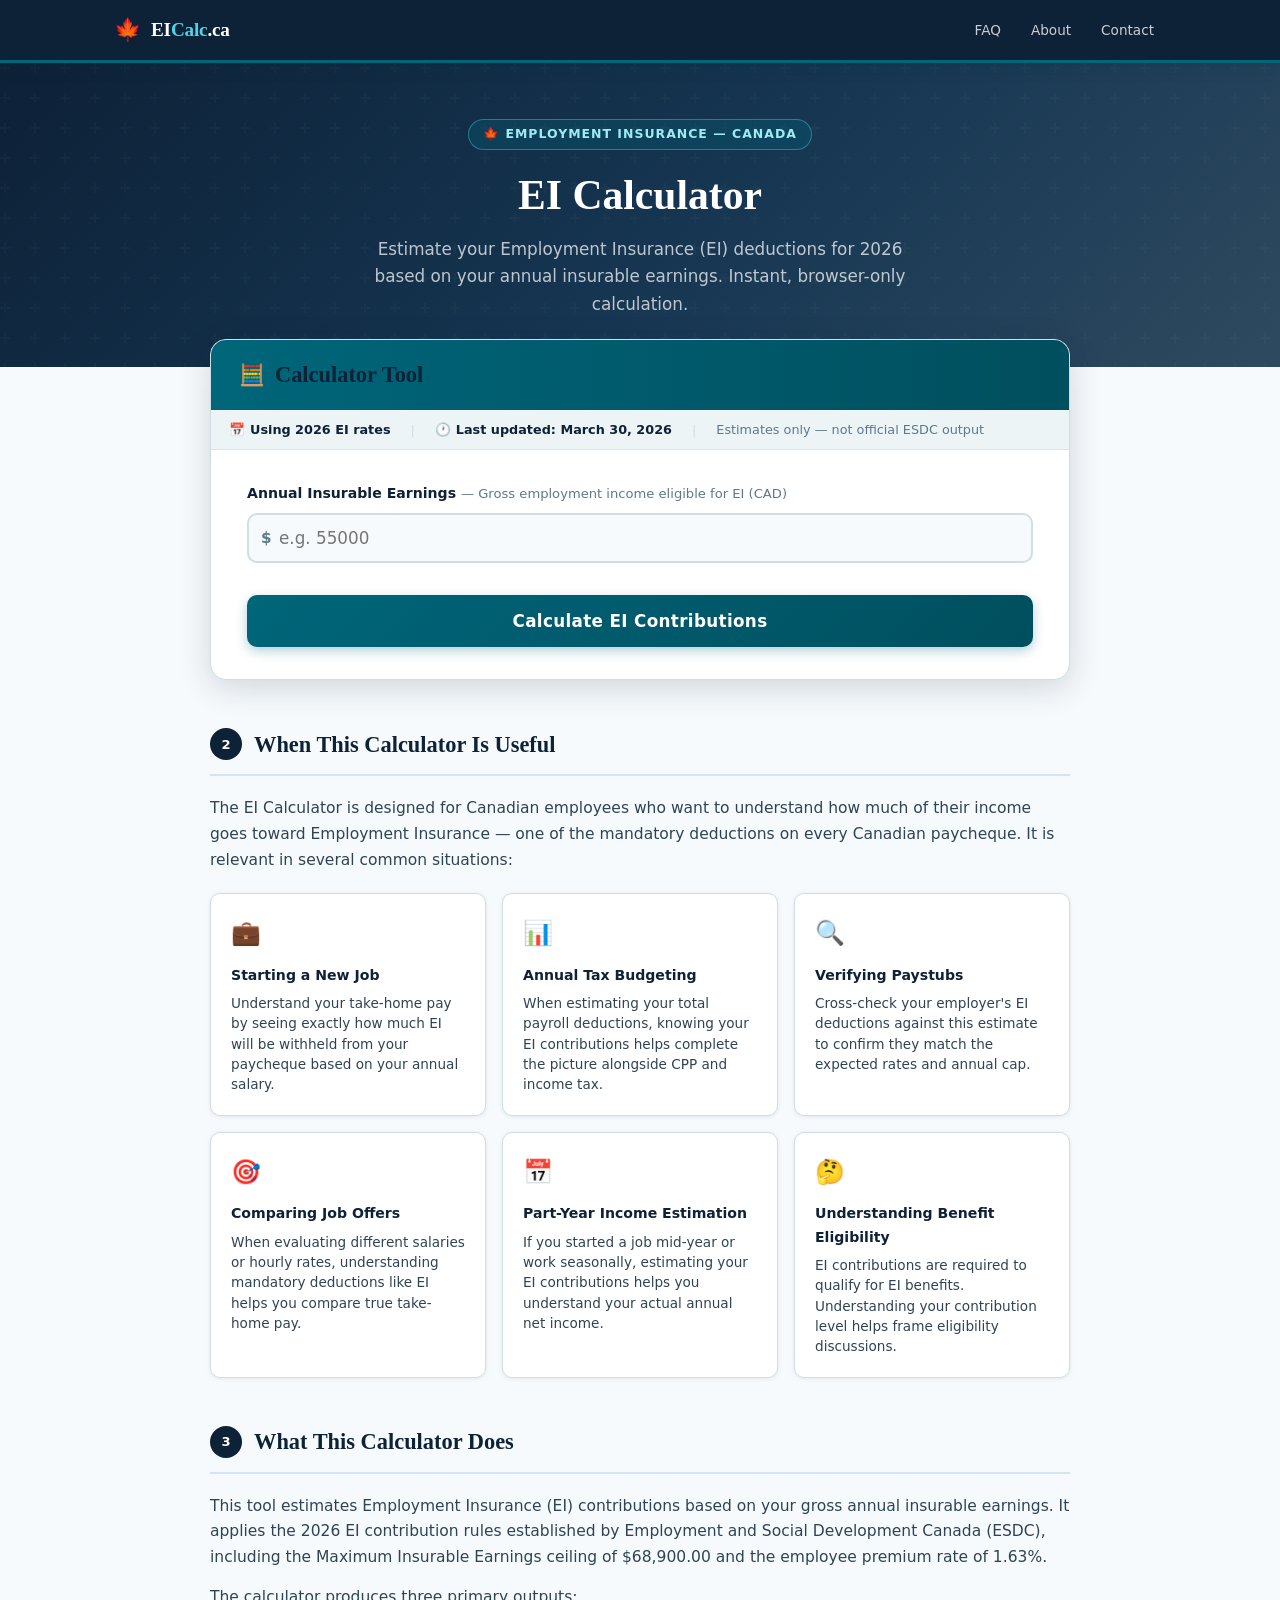
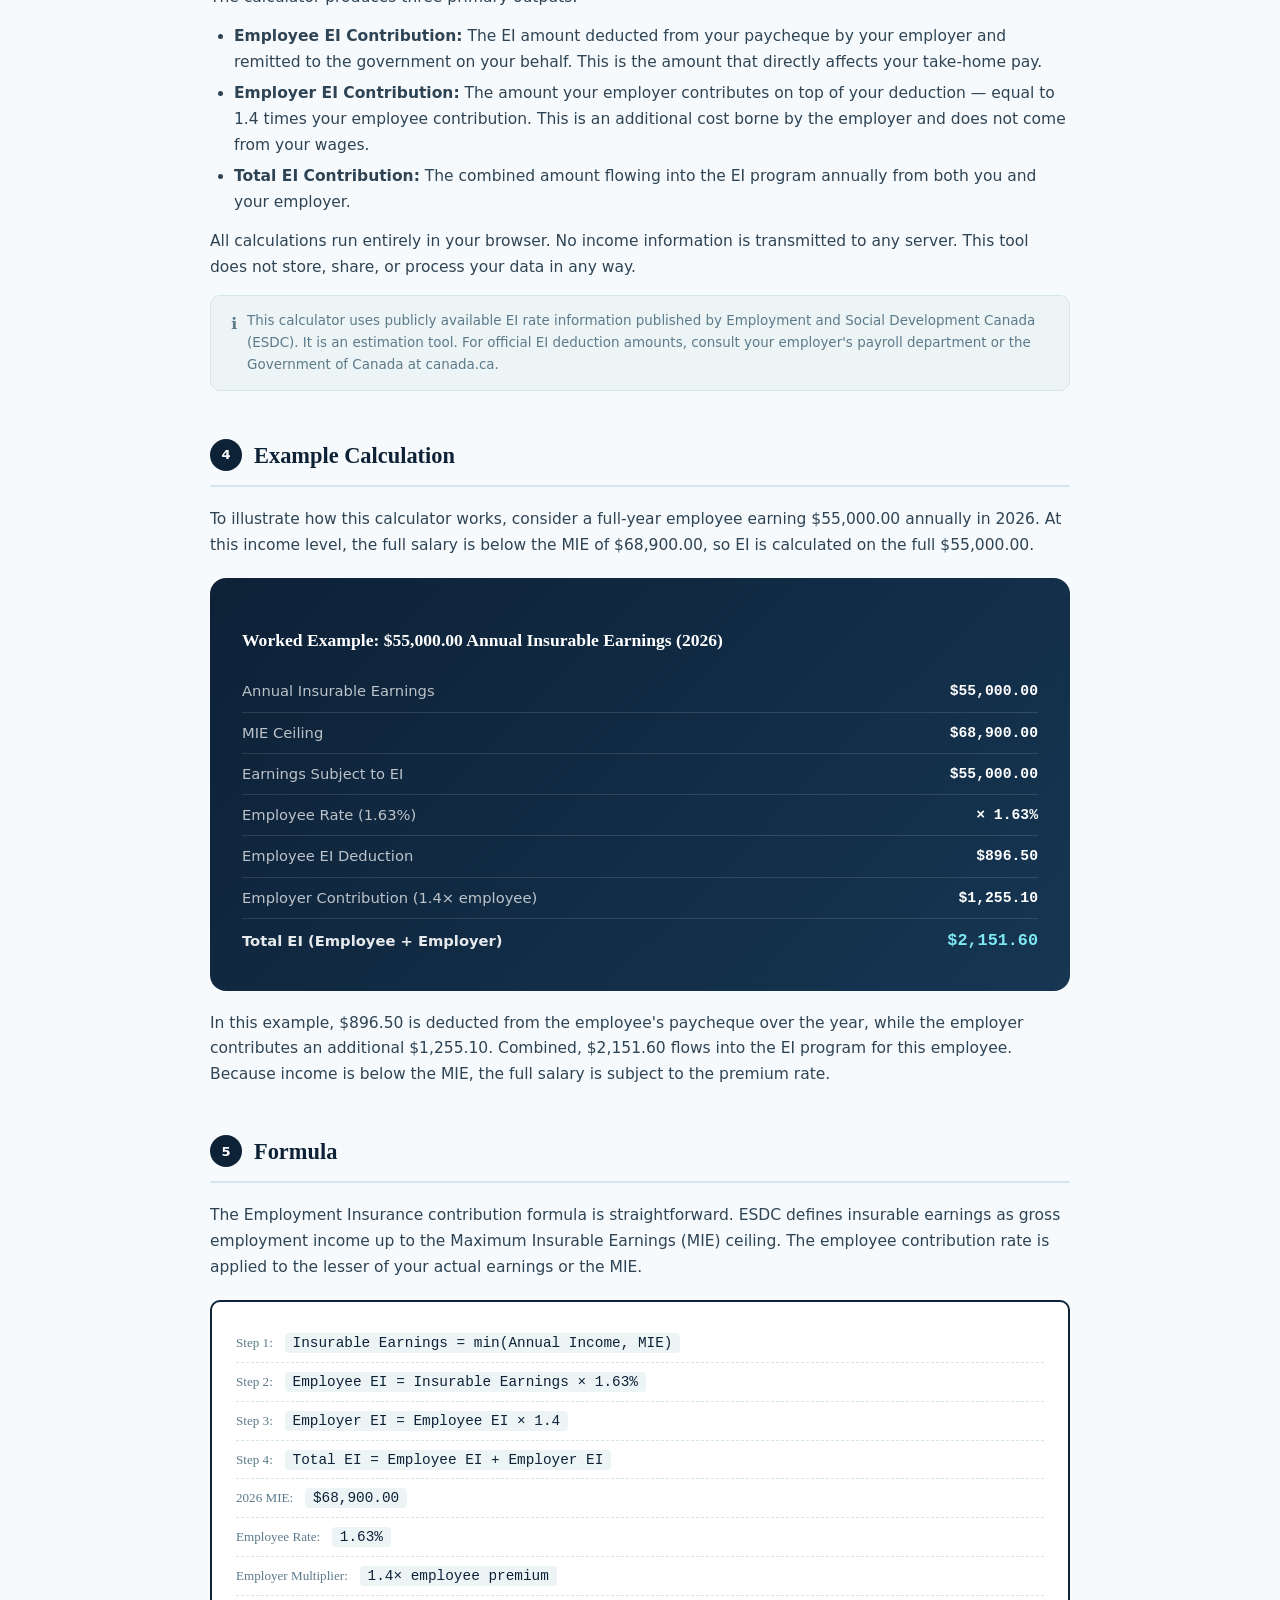
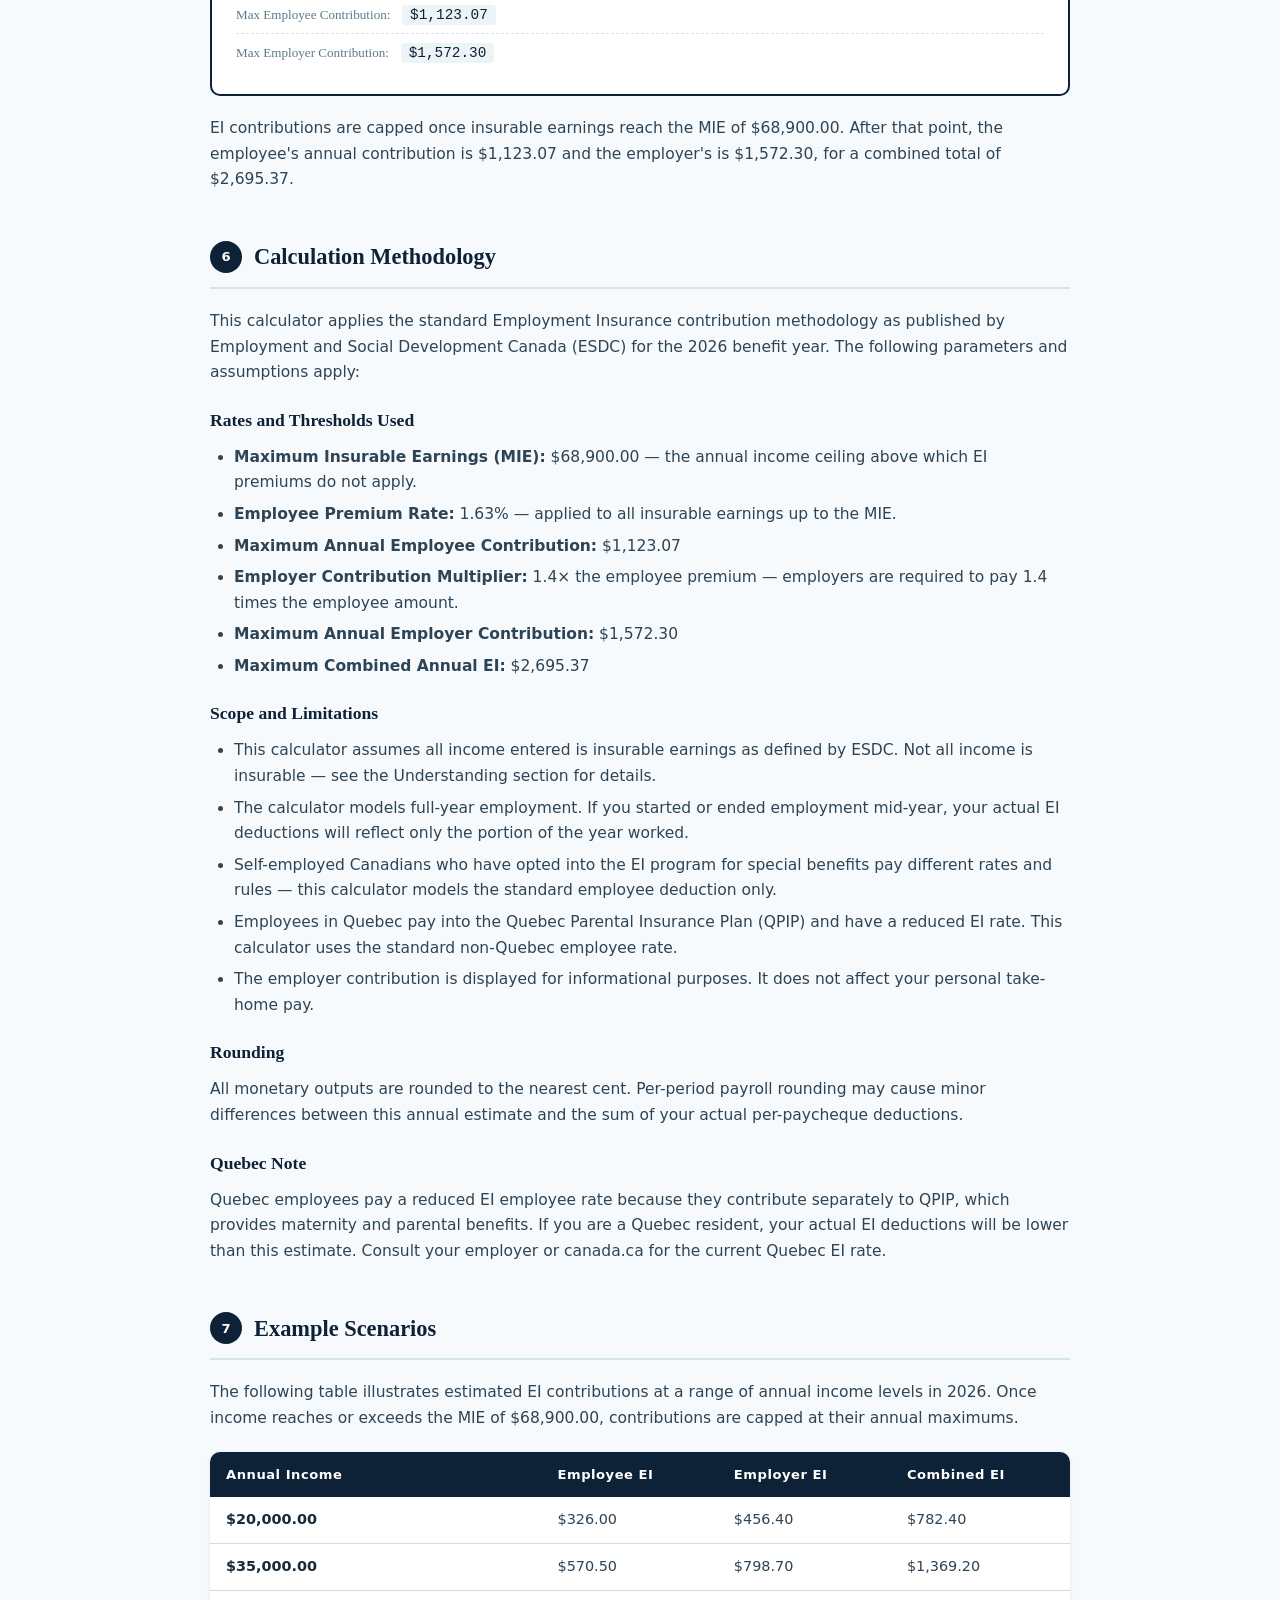
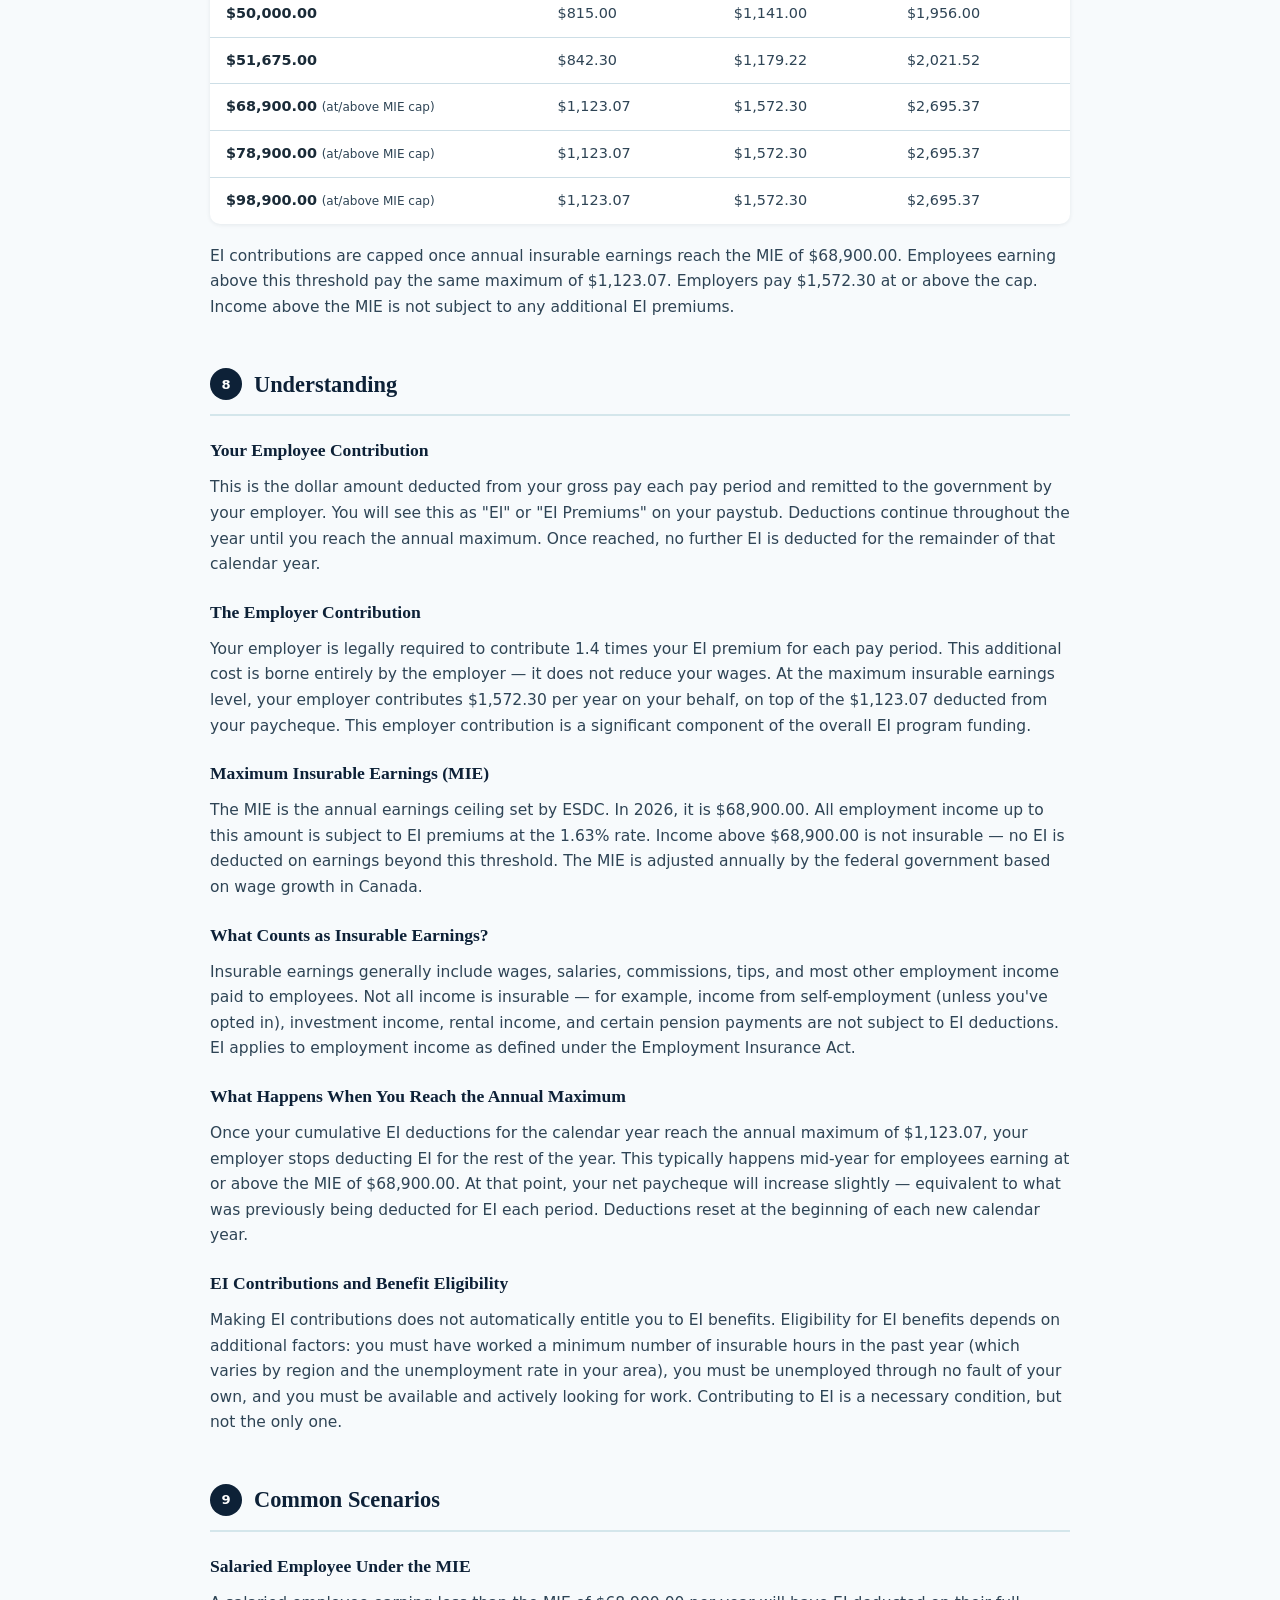
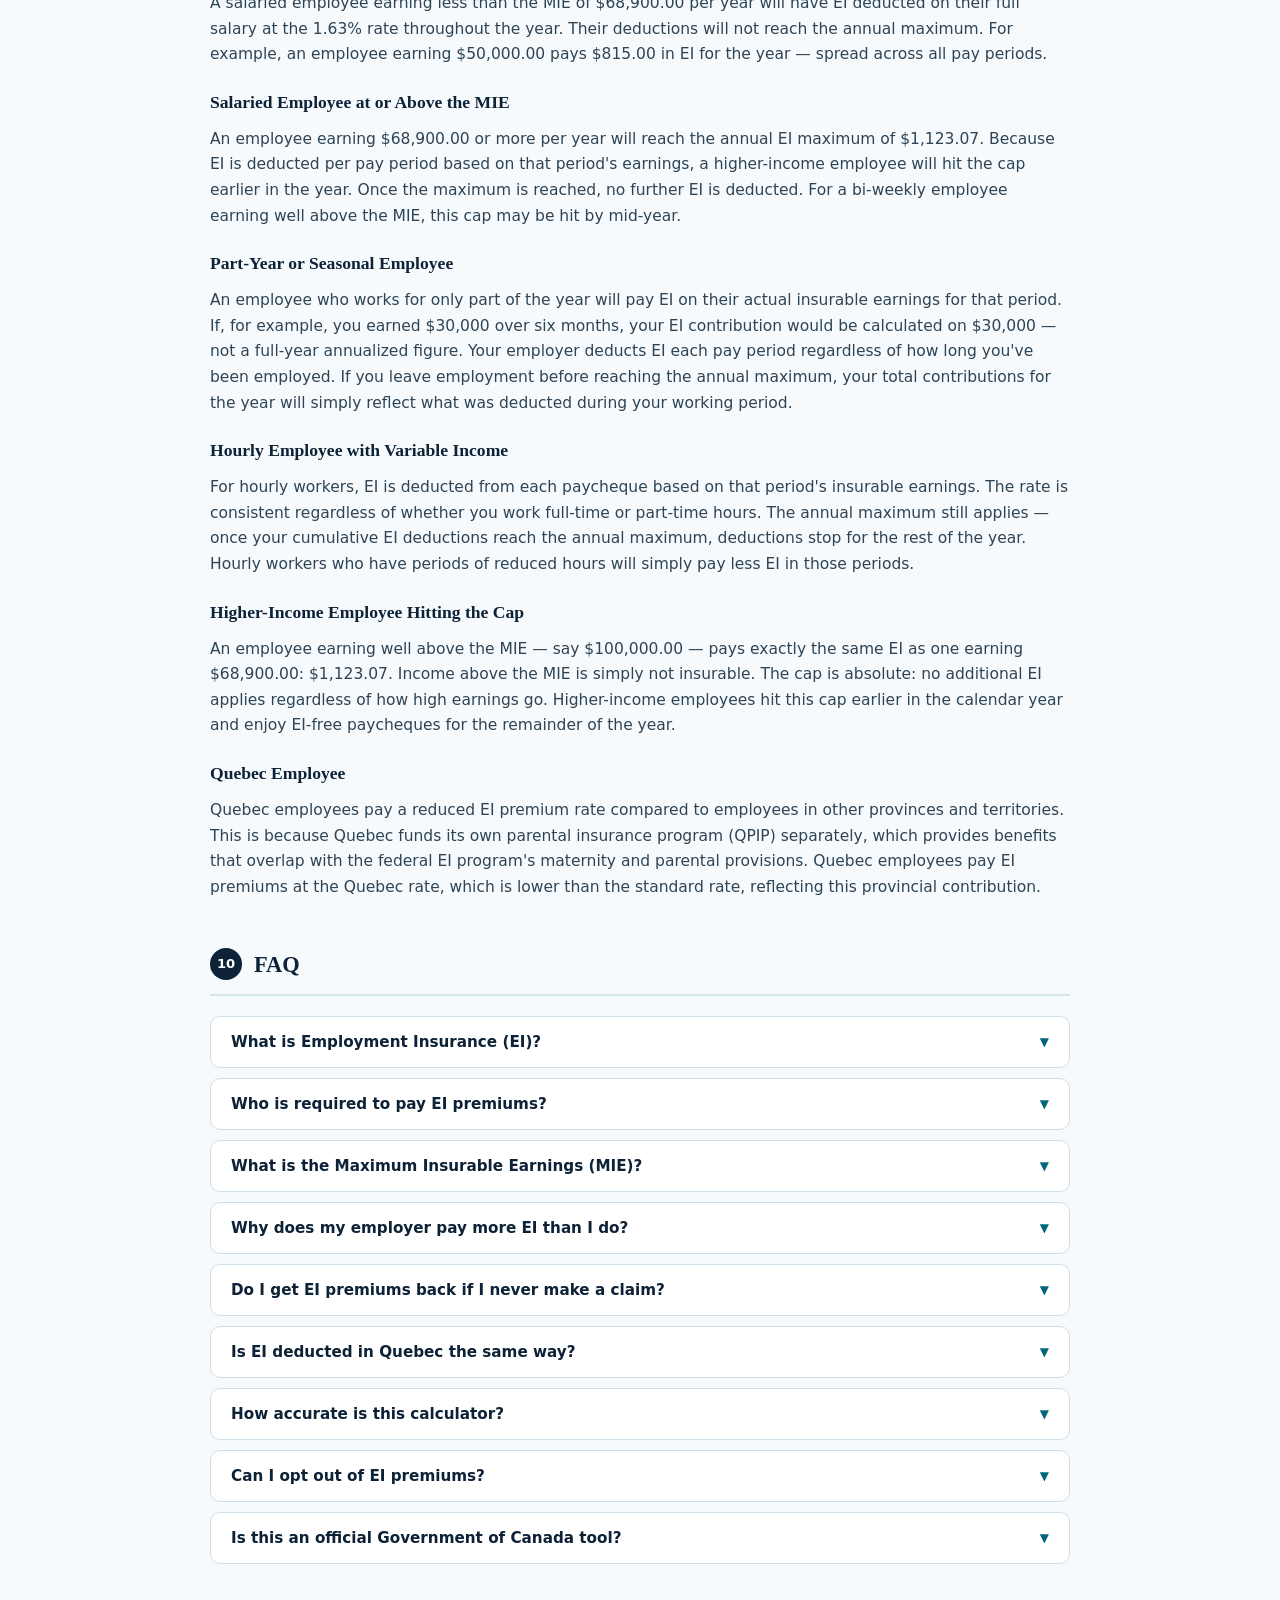
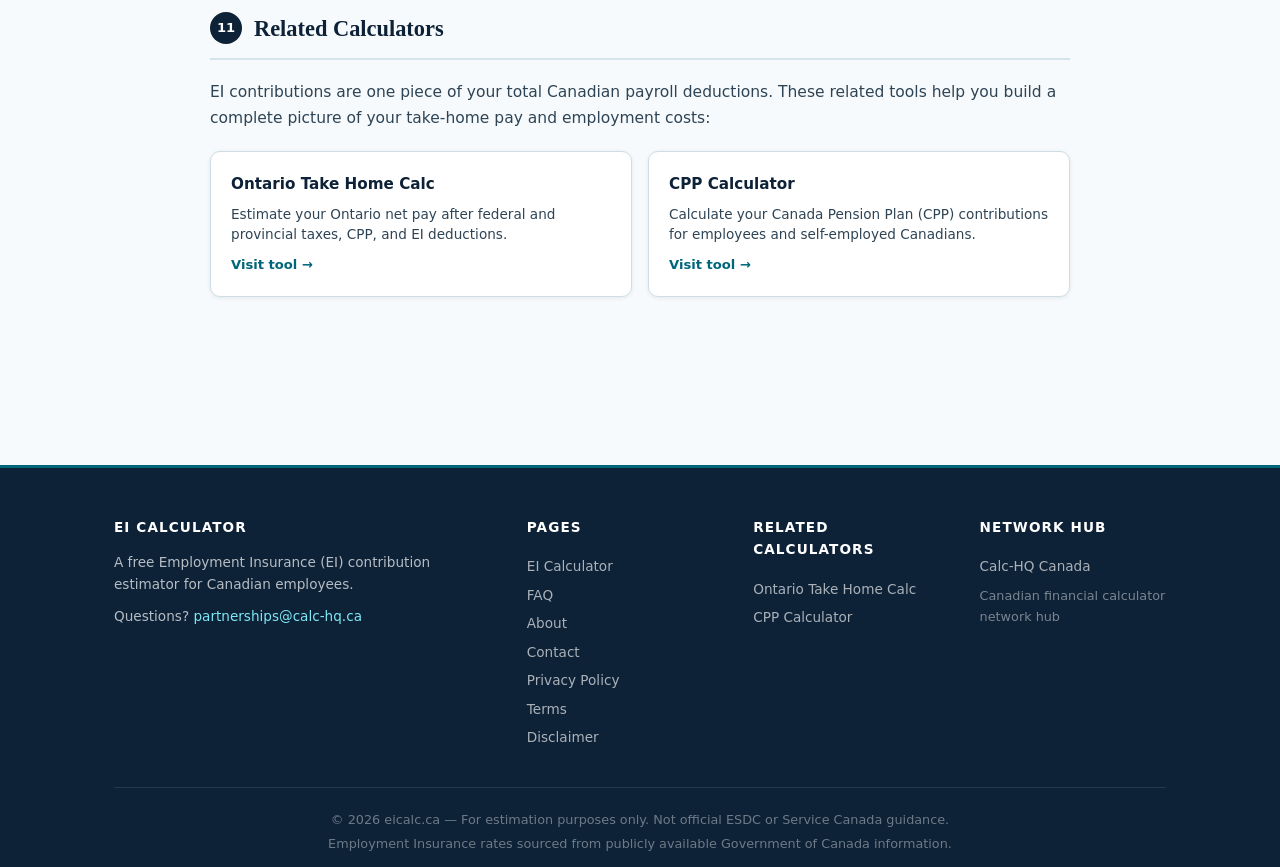
==== index.html @ 8615a93e "updated" ====
<!DOCTYPE html>
<html lang="en-CA">
<head>
  <meta charset="UTF-8" />
  <meta name="viewport" content="width=device-width, initial-scale=1.0" />
  <title>EI Calculator | eicalc.ca</title>
  <meta name="description" content="Calculate your Employment Insurance (EI) contributions for 2026. Enter your annual insurable earnings to instantly estimate your EI deductions as a Canadian employee." />
  <link rel="canonical" href="https://eicalc.ca/index.html" />
  <link rel="icon" href="data:image/svg+xml,<svg xmlns='http://www.w3.org/2000/svg' viewBox='0 0 100 100'><text y='.9em' font-size='90'>🍁</text></svg>" />

  <script type="application/ld+json">
  {
    "@context": "https://schema.org",
    "@type": "WebApplication",
    "name": "EI Calculator",
    "url": "https://eicalc.ca",
    "description": "Free Employment Insurance (EI) contribution estimator for Canadian employees. Calculate your EI deductions based on current ESDC rates and maximum insurable earnings.",
    "applicationCategory": "FinanceApplication",
    "operatingSystem": "Any",
    "browserRequirements": "Requires JavaScript",
    "offers": {
      "@type": "Offer",
      "price": "0",
      "priceCurrency": "CAD"
    },
    "creator": {
      "@type": "Organization",
      "name": "EI Calculator",
      "url": "https://eicalc.ca"
    }
  }
  </script>

  <style>
    :root {
      --teal:       #00667a;
      --teal-dark:  #004f5e;
      --teal-light: #e0f4f7;
      --navy:       #0d2137;
      --navy-mid:   #163652;
      --slate:      #2e4a60;
      --mist:       #edf4f6;
      --mist-dark:  #d4e6eb;
      --white:      #ffffff;
      --off-white:  #f7fafc;
      --text:       #1a2b38;
      --text-mid:   #2e4455;
      --text-light: #5c7a8a;
      --border:     #cddee6;
      --success:    #0e6e3f;
      --gold:       #c88a00;
      --gold-light: #fff8e0;
      --radius:     10px;
      --radius-lg:  16px;
      --shadow-sm:  0 1px 4px rgba(13,33,55,0.08);
      --shadow-md:  0 4px 16px rgba(13,33,55,0.12);
      --shadow-lg:  0 8px 32px rgba(13,33,55,0.16);
      --font-head:  'Georgia', 'Times New Roman', serif;
      --font-body:  'Segoe UI', system-ui, -apple-system, sans-serif;
    }

    *, *::before, *::after { box-sizing: border-box; margin: 0; padding: 0; }
    html { scroll-behavior: smooth; }

    body {
      font-family: var(--font-body);
      font-size: 16px;
      line-height: 1.65;
      color: var(--text);
      background: var(--off-white);
    }

    /* ── Site Header ── */
    .site-header {
      background: var(--navy);
      border-bottom: 3px solid var(--teal);
      position: sticky;
      top: 0;
      z-index: 100;
      box-shadow: var(--shadow-md);
    }
    .header-inner {
      max-width: 1100px;
      margin: 0 auto;
      padding: 0 24px;
      display: flex;
      align-items: center;
      justify-content: space-between;
      height: 60px;
    }
    .site-logo {
      display: flex;
      align-items: center;
      gap: 10px;
      text-decoration: none;
    }
    .logo-maple { font-size: 22px; line-height: 1; }
    .logo-text {
      font-family: var(--font-head);
      font-size: 1.2rem;
      color: var(--white);
      font-weight: 700;
      letter-spacing: -0.01em;
    }
    .logo-text span { color: #4dd4e8; }
    .site-nav { display: flex; gap: 6px; }
    .site-nav a {
      color: rgba(255,255,255,0.78);
      text-decoration: none;
      font-size: 0.85rem;
      padding: 6px 12px;
      border-radius: 6px;
      transition: all 0.2s;
    }
    .site-nav a:hover { background: rgba(255,255,255,0.1); color: #fff; }

    /* ── Hero ── */
    .hero {
      background: linear-gradient(135deg, var(--navy) 0%, var(--navy-mid) 55%, var(--slate) 100%);
      padding: 56px 24px 48px;
      text-align: center;
      position: relative;
      overflow: hidden;
    }
    .hero::before {
      content: '';
      position: absolute;
      inset: 0;
      background: url("data:image/svg+xml,%3Csvg width='60' height='60' viewBox='0 0 60 60' xmlns='http://www.w3.org/2000/svg'%3E%3Cg fill='none' fill-rule='evenodd'%3E%3Cg fill='%23ffffff' fill-opacity='0.025'%3E%3Cpath d='M36 34v-4h-2v4h-4v2h4v4h2v-4h4v-2h-4zm0-30V0h-2v4h-4v2h4v4h2V6h4V4h-4zM6 34v-4H4v4H0v2h4v4h2v-4h4v-2H6zM6 4V0H4v4H0v2h4v4h2V6h4V4H6z'/%3E%3C/g%3E%3C/g%3E%3C/svg%3E");
    }
    .hero-inner { position: relative; max-width: 700px; margin: 0 auto; }
    .hero-badge {
      display: inline-flex;
      align-items: center;
      gap: 6px;
      background: rgba(0,102,122,0.3);
      border: 1px solid rgba(77,212,232,0.4);
      color: #a0eaf5;
      font-size: 0.78rem;
      font-weight: 600;
      letter-spacing: 0.08em;
      text-transform: uppercase;
      padding: 4px 14px;
      border-radius: 20px;
      margin-bottom: 20px;
    }
    .hero h1 {
      font-family: var(--font-head);
      font-size: clamp(1.8rem, 4vw, 2.6rem);
      color: var(--white);
      line-height: 1.25;
      margin-bottom: 14px;
      font-weight: 700;
    }
    .hero p {
      color: rgba(255,255,255,0.72);
      font-size: 1.05rem;
      max-width: 560px;
      margin: 0 auto;
    }

    /* ── Main Layout ── */
    .main-content {
      max-width: 1100px;
      margin: 0 auto;
      padding: 0 24px 60px;
    }

    /* ── Calculator Card ── */
    .calc-card {
      background: var(--white);
      border-radius: var(--radius-lg);
      box-shadow: var(--shadow-lg);
      margin: -28px auto 40px;
      max-width: 860px;
      overflow: hidden;
      border: 1px solid var(--border);
      position: relative;
      z-index: 10;
    }
    .calc-header {
      background: linear-gradient(90deg, var(--teal) 0%, var(--teal-dark) 100%);
      padding: 18px 28px;
      display: flex;
      align-items: center;
      gap: 10px;
    }
    .calc-header h2 {
      font-family: var(--font-head);
      color: var(--white);
      font-size: 1.15rem;
      font-weight: 700;
    }
    .calc-header .calc-icon { font-size: 1.3rem; }

    .trust-strip {
      display: flex;
      align-items: center;
      gap: 20px;
      padding: 9px 18px;
      background: var(--mist);
      border-bottom: 1px solid var(--mist-dark);
      font-size: 0.8rem;
      color: var(--text-light);
      flex-wrap: wrap;
    }
    .trust-strip .ts-item { display: flex; align-items: center; gap: 5px; }
    .trust-strip .ts-item strong { color: var(--navy); font-weight: 600; }
    .trust-strip .ts-sep { color: var(--border); }

    .calc-body { padding: 32px 36px; }

    /* Input */
    .input-group { margin-bottom: 24px; }
    .input-group label {
      display: block;
      font-size: 0.88rem;
      font-weight: 600;
      color: var(--navy);
      margin-bottom: 8px;
    }
    .input-group label .label-sub {
      font-weight: 400;
      color: var(--text-light);
      font-size: 0.82rem;
    }
    .input-wrap { position: relative; display: flex; align-items: center; }
    .input-prefix {
      position: absolute;
      left: 14px;
      font-size: 0.95rem;
      color: var(--text-light);
      font-weight: 600;
      pointer-events: none;
    }
    .input-wrap input[type="number"] {
      width: 100%;
      padding: 13px 14px 13px 30px;
      border: 2px solid var(--border);
      border-radius: var(--radius);
      font-size: 1.05rem;
      font-family: var(--font-body);
      color: var(--text);
      background: var(--off-white);
      transition: border-color 0.2s, box-shadow 0.2s;
      -moz-appearance: textfield;
    }
    .input-wrap input[type="number"]::-webkit-inner-spin-button,
    .input-wrap input[type="number"]::-webkit-outer-spin-button { -webkit-appearance: none; }
    .input-wrap input[type="number"]:focus {
      outline: none;
      border-color: var(--teal);
      box-shadow: 0 0 0 3px rgba(0,102,122,0.12);
      background: var(--white);
    }

    /* Calculate Button */
    .btn-calculate {
      width: 100%;
      padding: 16px;
      background: linear-gradient(135deg, var(--teal) 0%, var(--teal-dark) 100%);
      color: var(--white);
      border: none;
      border-radius: var(--radius);
      font-size: 1.05rem;
      font-weight: 700;
      font-family: var(--font-body);
      cursor: pointer;
      letter-spacing: 0.02em;
      transition: transform 0.15s, box-shadow 0.15s;
      box-shadow: 0 4px 12px rgba(0,102,122,0.3);
      margin-top: 8px;
    }
    .btn-calculate:hover { transform: translateY(-1px); box-shadow: 0 6px 18px rgba(0,102,122,0.4); }
    .btn-calculate:active { transform: translateY(0); }

    /* Results */
    .results-section { display: none; margin-top: 28px; }
    .results-section.visible { display: block; }
    .results-divider { height: 1px; background: var(--border); margin-bottom: 24px; }
    .results-label {
      font-size: 0.78rem;
      font-weight: 700;
      letter-spacing: 0.1em;
      text-transform: uppercase;
      color: var(--text-light);
      margin-bottom: 16px;
    }
    .results-grid {
      display: grid;
      grid-template-columns: repeat(auto-fit, minmax(180px, 1fr));
      gap: 14px;
      margin-bottom: 20px;
    }
    .result-item {
      background: var(--mist);
      border-radius: var(--radius);
      padding: 16px 18px;
      border-left: 4px solid var(--navy);
    }
    .result-item.highlight { background: var(--teal-light); border-left-color: var(--teal); }
    .result-item .r-label {
      font-size: 0.78rem;
      font-weight: 600;
      color: var(--text-light);
      text-transform: uppercase;
      letter-spacing: 0.06em;
      margin-bottom: 6px;
    }
    .result-item .r-value {
      font-size: 1.45rem;
      font-weight: 700;
      color: var(--navy);
      font-family: var(--font-head);
      line-height: 1;
    }
    .result-item.highlight .r-value { color: var(--teal-dark); }

    .results-breakdown {
      background: var(--off-white);
      border: 1px solid var(--border);
      border-radius: var(--radius);
      padding: 18px 20px;
      margin-bottom: 20px;
    }
    .results-breakdown h4 {
      font-size: 0.88rem;
      font-weight: 700;
      color: var(--navy);
      margin-bottom: 12px;
    }
    .breakdown-row {
      display: flex;
      justify-content: space-between;
      align-items: center;
      padding: 6px 0;
      border-bottom: 1px solid var(--border);
      font-size: 0.9rem;
    }
    .breakdown-row:last-child { border-bottom: none; }
    .breakdown-row .br-label { color: var(--text-mid); }
    .breakdown-row .br-val { font-weight: 700; color: var(--text); font-family: monospace; font-size: 0.95rem; }

    .results-note {
      background: var(--gold-light);
      border: 1px solid #e8cc6a;
      border-radius: var(--radius);
      padding: 12px 16px;
      font-size: 0.83rem;
      color: #6b4c00;
      line-height: 1.5;
      margin-bottom: 20px;
    }

    /* ── Content Sections ── */
    .section { max-width: 860px; margin: 0 auto 48px; }
    .section-header {
      display: flex;
      align-items: center;
      gap: 12px;
      margin-bottom: 20px;
      padding-bottom: 14px;
      border-bottom: 2px solid var(--mist-dark);
    }
    .section-number {
      width: 32px;
      height: 32px;
      border-radius: 50%;
      background: var(--navy);
      color: var(--white);
      font-size: 0.82rem;
      font-weight: 700;
      display: flex;
      align-items: center;
      justify-content: center;
      flex-shrink: 0;
    }
    .section h2 { font-family: var(--font-head); font-size: 1.4rem; color: var(--navy); line-height: 1.3; }
    .section h3 { font-family: var(--font-head); font-size: 1.1rem; color: var(--navy); margin: 20px 0 10px; }
    .section p { color: var(--text-mid); margin-bottom: 14px; font-size: 0.97rem; }
    .section ul, .section ol { color: var(--text-mid); margin-bottom: 14px; padding-left: 24px; }
    .section li { margin-bottom: 6px; font-size: 0.97rem; }

    /* Info Cards */
    .info-grid {
      display: grid;
      grid-template-columns: repeat(auto-fit, minmax(220px, 1fr));
      gap: 16px;
      margin: 20px 0;
    }
    .info-card {
      background: var(--white);
      border: 1px solid var(--border);
      border-radius: var(--radius);
      padding: 20px;
      box-shadow: var(--shadow-sm);
    }
    .info-card .ic-icon { font-size: 1.5rem; margin-bottom: 10px; }
    .info-card .ic-title { font-size: 0.88rem; font-weight: 700; color: var(--navy); margin-bottom: 6px; }
    .info-card .ic-desc { font-size: 0.85rem; color: var(--text-mid); line-height: 1.5; }

    /* Example Box */
    .example-box {
      background: linear-gradient(135deg, var(--navy) 0%, var(--navy-mid) 100%);
      border-radius: var(--radius-lg);
      padding: 28px 32px;
      color: rgba(255,255,255,0.9);
      margin: 20px 0;
    }
    .example-box h3 { color: var(--white); font-family: var(--font-head); margin-bottom: 16px; }
    .example-row {
      display: flex;
      justify-content: space-between;
      align-items: center;
      padding: 8px 0;
      border-bottom: 1px solid rgba(255,255,255,0.12);
      font-size: 0.92rem;
    }
    .example-row:last-child { border-bottom: none; }
    .example-row .ex-label { color: rgba(255,255,255,0.72); }
    .example-row .ex-val { font-weight: 700; color: var(--white); font-family: monospace; }
    .example-row.total .ex-label { color: rgba(255,255,255,0.9); font-weight: 600; }
    .example-row.total .ex-val { color: #7ee8f5; font-size: 1.05rem; }

    /* Formula Box */
    .formula-box {
      background: var(--white);
      border: 2px solid var(--navy);
      border-radius: var(--radius);
      padding: 22px 24px;
      margin: 20px 0;
      font-family: 'Georgia', serif;
    }
    .formula-line {
      padding: 6px 0;
      border-bottom: 1px dashed var(--mist-dark);
      font-size: 0.93rem;
      color: var(--text);
    }
    .formula-line:last-child { border-bottom: none; }
    .formula-line .f-label { color: var(--text-light); font-size: 0.82rem; margin-right: 8px; }
    .formula-line code {
      background: var(--mist);
      padding: 2px 8px;
      border-radius: 4px;
      font-size: 0.9rem;
      color: var(--navy);
    }

    /* Scenarios Table */
    .scenarios-table {
      width: 100%;
      border-collapse: collapse;
      background: var(--white);
      border-radius: var(--radius);
      overflow: hidden;
      box-shadow: var(--shadow-sm);
      margin: 20px 0;
      font-size: 0.9rem;
    }
    .scenarios-table thead { background: var(--navy); color: var(--white); }
    .scenarios-table th { padding: 12px 16px; text-align: left; font-size: 0.82rem; font-weight: 600; letter-spacing: 0.04em; }
    .scenarios-table td { padding: 11px 16px; border-bottom: 1px solid var(--border); color: var(--text-mid); }
    .scenarios-table tbody tr:last-child td { border-bottom: none; }
    .scenarios-table tbody tr:hover { background: var(--mist); }
    .scenarios-table td strong { color: var(--text); }

    /* FAQ */
    .faq-list { margin: 20px 0; }
    .faq-item {
      background: var(--white);
      border: 1px solid var(--border);
      border-radius: var(--radius);
      margin-bottom: 10px;
      overflow: hidden;
    }
    .faq-q {
      width: 100%;
      background: none;
      border: none;
      text-align: left;
      padding: 16px 20px;
      font-size: 0.95rem;
      font-weight: 600;
      color: var(--navy);
      cursor: pointer;
      display: flex;
      justify-content: space-between;
      align-items: center;
      font-family: var(--font-body);
      gap: 12px;
    }
    .faq-q:hover { background: var(--mist); }
    .faq-arrow { font-size: 0.75rem; transition: transform 0.25s; color: var(--teal); flex-shrink: 0; }
    .faq-item.open .faq-arrow { transform: rotate(180deg); }
    .faq-a {
      display: none;
      padding: 4px 20px 18px;
      font-size: 0.9rem;
      color: var(--text-mid);
      line-height: 1.6;
    }
    .faq-item.open .faq-a { display: block; }

    /* Related calculators */
    #network-related-calculators {
      display: grid;
      grid-template-columns: repeat(auto-fit, minmax(260px, 1fr));
      gap: 16px;
      margin-top: 20px;
    }
    .related-card {
      display: flex;
      flex-direction: column;
      gap: 6px;
      background: var(--white);
      border: 1px solid var(--border);
      border-radius: var(--radius);
      padding: 20px;
      text-decoration: none;
      transition: border-color 0.2s, box-shadow 0.2s, transform 0.15s;
      box-shadow: var(--shadow-sm);
    }
    .related-card:hover { border-color: var(--teal); box-shadow: var(--shadow-md); transform: translateY(-2px); }
    .related-card-name { font-weight: 700; color: var(--navy); font-size: 0.95rem; }
    .related-card-desc { font-size: 0.85rem; color: var(--text-mid); line-height: 1.5; }
    .related-card-link { font-size: 0.82rem; font-weight: 600; color: var(--teal); margin-top: 4px; }

    /* Disclaimer Banner */
    .disclaimer-banner {
      max-width: 860px;
      margin: 0 auto 32px;
      background: var(--mist);
      border: 1px solid var(--mist-dark);
      border-radius: var(--radius);
      padding: 14px 20px;
      font-size: 0.84rem;
      color: var(--text-light);
      display: flex;
      align-items: flex-start;
      gap: 10px;
    }
    .disclaimer-banner .disc-icon { font-size: 1rem; flex-shrink: 0; margin-top: 1px; }

    /* ── Footer ── */
    .site-footer {
      background: var(--navy);
      border-top: 3px solid var(--teal);
      color: rgba(255,255,255,0.7);
      margin-top: 60px;
    }
    #network-footer { max-width: 1100px; margin: 0 auto; padding: 0 24px; }
    .footer-grid {
      display: grid;
      grid-template-columns: 2fr 1fr 1fr 1fr;
      gap: 40px;
      padding: 48px 0 36px;
    }
    .footer-col h4 { color: var(--white); font-size: 0.85rem; font-weight: 700; text-transform: uppercase; letter-spacing: 0.08em; margin-bottom: 14px; }
    .footer-col p { font-size: 0.85rem; line-height: 1.6; margin-bottom: 10px; }
    .footer-col a { display: block; color: rgba(255,255,255,0.65); text-decoration: none; font-size: 0.85rem; padding: 3px 0; transition: color 0.2s; }
    .footer-col a:hover { color: var(--white); }
    .footer-email a { display: inline; color: #7ee8f5; }
    .footer-hub-desc { display: block; font-size: 0.8rem; color: rgba(255,255,255,0.45); margin-top: 4px; }
    .footer-bottom { border-top: 1px solid rgba(255,255,255,0.1); padding: 18px 0; font-size: 0.8rem; color: rgba(255,255,255,0.4); text-align: center; }
    .footer-bottom p { margin: 3px 0; }

    @media (max-width: 768px) {
      .calc-body { padding: 20px 18px; }
      .footer-grid { grid-template-columns: 1fr 1fr; gap: 28px; }
      .site-nav { display: none; }
      .results-grid { grid-template-columns: 1fr 1fr; }
      .scenarios-table { font-size: 0.82rem; }
      .scenarios-table th, .scenarios-table td { padding: 9px 10px; }
    }
    @media (max-width: 480px) {
      .hero { padding: 36px 16px 40px; }
      .footer-grid { grid-template-columns: 1fr; }
      .results-grid { grid-template-columns: 1fr; }
    }
  </style>
  <script async src="https://pagead2.googlesyndication.com/pagead/js/adsbygoogle.js?client=ca-pub-7744853829365165" crossorigin="anonymous"></script>
</head>
<body>

<header class="site-header">
  <div class="header-inner">
    <a href="index.html" class="site-logo">
      <span class="logo-maple">🍁</span>
      <span class="logo-text">EI<span>Calc</span>.ca</span>
    </a>
    <nav class="site-nav">
      <a href="faq.html">FAQ</a>
      <a href="about.html">About</a>
      <a href="contact.html">Contact</a>
    </nav>
  </div>
</header>

<section class="hero">
  <div class="hero-inner">
    <div class="hero-badge">🍁 Employment Insurance — Canada</div>
    <h1>EI Calculator</h1>
    <p>Estimate your Employment Insurance (EI) deductions for <span id="hero-year">2026</span> based on your annual insurable earnings. Instant, browser-only calculation.</p>
  </div>
</section>

<div class="main-content">

  <!-- ══════════════════════════════════════════════
       SECTION 1 — CALCULATOR TOOL
  ══════════════════════════════════════════════ -->
  <div id="calculator" class="section" style="margin-top: 0;">
    <div class="calc-card">
      <div class="calc-header">
        <span class="calc-icon">🧮</span>
        <h2>Calculator Tool</h2>
      </div>
      <div class="trust-strip">
        <span class="ts-item">📅 <strong id="trust-tax-year">Loading rates…</strong></span>
        <span class="ts-sep">|</span>
        <span class="ts-item">🕐 <strong id="trust-last-updated">Loading…</strong></span>
        <span class="ts-sep">|</span>
        <span class="ts-item">Estimates only — not official ESDC output</span>
      </div>
      <div class="calc-body">

        <div class="input-group">
          <label for="income">
            Annual Insurable Earnings
            <span class="label-sub"> — Gross employment income eligible for EI (CAD)</span>
          </label>
          <div class="input-wrap">
            <span class="input-prefix">$</span>
            <input type="number" id="income" placeholder="e.g. 55000" min="0" max="9999999" step="100" />
          </div>
        </div>

        <button class="btn-calculate" onclick="calculateEI()">Calculate EI Contributions</button>

        <!-- Results -->
        <div class="results-section" id="resultsSection">
          <div class="results-divider"></div>
          <div class="results-label">Your Estimated EI Contributions</div>

          <div class="results-grid" id="resultsGrid">
            <!-- Populated by JS -->
          </div>

          <div class="results-breakdown" id="resultsBreakdown">
            <!-- Populated by JS -->
          </div>

          <div class="results-note" id="resultsNote">
            ⚠️ <strong>Estimate Only:</strong> This calculator uses 2026 EI rates. Results are for informational purposes only and do not constitute official ESDC calculations. Actual deductions may vary based on your employment situation and province.
          </div>
        </div>

      </div>
    </div>
  </div>

  <!-- ══════════════════════════════════════════════
       SECTION 2 — WHEN THIS CALCULATOR IS USEFUL
  ══════════════════════════════════════════════ -->
  <div class="section">
    <div class="section-header">
      <div class="section-number">2</div>
      <h2>When This Calculator Is Useful</h2>
    </div>
    <p>The EI Calculator is designed for Canadian employees who want to understand how much of their income goes toward Employment Insurance — one of the mandatory deductions on every Canadian paycheque. It is relevant in several common situations:</p>
    <div class="info-grid">
      <div class="info-card">
        <div class="ic-icon">💼</div>
        <div class="ic-title">Starting a New Job</div>
        <div class="ic-desc">Understand your take-home pay by seeing exactly how much EI will be withheld from your paycheque based on your annual salary.</div>
      </div>
      <div class="info-card">
        <div class="ic-icon">📊</div>
        <div class="ic-title">Annual Tax Budgeting</div>
        <div class="ic-desc">When estimating your total payroll deductions, knowing your EI contributions helps complete the picture alongside CPP and income tax.</div>
      </div>
      <div class="info-card">
        <div class="ic-icon">🔍</div>
        <div class="ic-title">Verifying Paystubs</div>
        <div class="ic-desc">Cross-check your employer's EI deductions against this estimate to confirm they match the expected rates and annual cap.</div>
      </div>
      <div class="info-card">
        <div class="ic-icon">🎯</div>
        <div class="ic-title">Comparing Job Offers</div>
        <div class="ic-desc">When evaluating different salaries or hourly rates, understanding mandatory deductions like EI helps you compare true take-home pay.</div>
      </div>
      <div class="info-card">
        <div class="ic-icon">📅</div>
        <div class="ic-title">Part-Year Income Estimation</div>
        <div class="ic-desc">If you started a job mid-year or work seasonally, estimating your EI contributions helps you understand your actual annual net income.</div>
      </div>
      <div class="info-card">
        <div class="ic-icon">🤔</div>
        <div class="ic-title">Understanding Benefit Eligibility</div>
        <div class="ic-desc">EI contributions are required to qualify for EI benefits. Understanding your contribution level helps frame eligibility discussions.</div>
      </div>
    </div>
  </div>

  <!-- ══════════════════════════════════════════════
       SECTION 3 — WHAT THIS CALCULATOR DOES
  ══════════════════════════════════════════════ -->
  <div class="section">
    <div class="section-header">
      <div class="section-number">3</div>
      <h2>What This Calculator Does</h2>
    </div>
    <p id="what-it-does-intro">This tool estimates Employment Insurance (EI) contributions based on your gross annual insurable earnings. It applies the current EI contribution rules established by Employment and Social Development Canada (ESDC), including the annual Maximum Insurable Earnings (MIE) ceiling and the applicable employee contribution rate.</p>
    <p>The calculator produces three primary outputs:</p>
    <ul>
      <li><strong>Employee EI Contribution:</strong> The EI amount deducted from your paycheque by your employer and remitted to the government on your behalf. This is the amount that directly affects your take-home pay.</li>
      <li><strong>Employer EI Contribution:</strong> The amount your employer contributes on top of your deduction — equal to 1.4 times your employee contribution. This is an additional cost borne by the employer and does not come from your wages.</li>
      <li><strong>Total EI Contribution:</strong> The combined amount flowing into the EI program annually from both you and your employer.</li>
    </ul>
    <p>All calculations run entirely in your browser. No income information is transmitted to any server. This tool does not store, share, or process your data in any way.</p>
    <div class="disclaimer-banner">
      <span class="disc-icon">ℹ️</span>
      <span>This calculator uses publicly available EI rate information published by Employment and Social Development Canada (ESDC). It is an estimation tool. For official EI deduction amounts, consult your employer's payroll department or the Government of Canada at canada.ca.</span>
    </div>
  </div>

  <!-- ══════════════════════════════════════════════
       SECTION 4 — EXAMPLE CALCULATION
  ══════════════════════════════════════════════ -->
  <div class="section">
    <div class="section-header">
      <div class="section-number">4</div>
      <h2>Example Calculation</h2>
    </div>
    <p id="example-calc-intro"><!-- Populated by JS --></p>
    <div class="example-box" id="example-calc-box"><!-- Populated by JS --></div>
    <p id="example-calc-outro"><!-- Populated by JS --></p>
  </div>

  <!-- ══════════════════════════════════════════════
       SECTION 5 — FORMULA
  ══════════════════════════════════════════════ -->
  <div class="section">
    <div class="section-header">
      <div class="section-number">5</div>
      <h2>Formula</h2>
    </div>
    <p>The Employment Insurance contribution formula is straightforward. ESDC defines insurable earnings as gross employment income up to the Maximum Insurable Earnings (MIE) ceiling. The employee contribution rate is applied to the lesser of your actual earnings or the MIE.</p>
    <div class="formula-box" id="formula-box"><!-- Populated by JS --></div>
    <p id="formula-note"><!-- Populated by JS --></p>
  </div>

  <!-- ══════════════════════════════════════════════
       SECTION 6 — CALCULATION METHODOLOGY
  ══════════════════════════════════════════════ -->
  <div class="section">
    <div class="section-header">
      <div class="section-number">6</div>
      <h2>Calculation Methodology</h2>
    </div>
    <p id="methodology-intro"><!-- Populated by JS --></p>
    <h3>Rates and Thresholds Used</h3>
    <ul id="methodology-rates"><!-- Populated by JS --></ul>
    <h3>Scope and Limitations</h3>
    <ul>
      <li>This calculator assumes all income entered is insurable earnings as defined by ESDC. Not all income is insurable — see the Understanding section for details.</li>
      <li>The calculator models full-year employment. If you started or ended employment mid-year, your actual EI deductions will reflect only the portion of the year worked.</li>
      <li>Self-employed Canadians who have opted into the EI program for special benefits pay different rates and rules — this calculator models the standard employee deduction only.</li>
      <li>Employees in Quebec pay into the Quebec Parental Insurance Plan (QPIP) and have a reduced EI rate. This calculator uses the standard non-Quebec employee rate.</li>
      <li>The employer contribution is displayed for informational purposes. It does not affect your personal take-home pay.</li>
    </ul>
    <h3>Rounding</h3>
    <p>All monetary outputs are rounded to the nearest cent. Per-period payroll rounding may cause minor differences between this annual estimate and the sum of your actual per-paycheque deductions.</p>
    <h3>Quebec Note</h3>
    <p>Quebec employees pay a reduced EI employee rate because they contribute separately to QPIP, which provides maternity and parental benefits. If you are a Quebec resident, your actual EI deductions will be lower than this estimate. Consult your employer or canada.ca for the current Quebec EI rate.</p>
  </div>

  <!-- ══════════════════════════════════════════════
       SECTION 7 — EXAMPLE SCENARIOS
  ══════════════════════════════════════════════ -->
  <div class="section">
    <div class="section-header">
      <div class="section-number">7</div>
      <h2>Example Scenarios</h2>
    </div>
    <p id="scenarios-intro"><!-- Populated by JS --></p>
    <div id="scenarios-table-wrap"><!-- Populated by JS --></div>
    <p id="scenarios-outro"><!-- Populated by JS --></p>
  </div>

  <!-- ══════════════════════════════════════════════
       SECTION 8 — UNDERSTANDING
  ══════════════════════════════════════════════ -->
  <div class="section">
    <div class="section-header">
      <div class="section-number">8</div>
      <h2>Understanding</h2>
    </div>
    <h3>Your Employee Contribution</h3>
    <p>This is the dollar amount deducted from your gross pay each pay period and remitted to the government by your employer. You will see this as "EI" or "EI Premiums" on your paystub. Deductions continue throughout the year until you reach the annual maximum. Once reached, no further EI is deducted for the remainder of that calendar year.</p>
    <h3>The Employer Contribution</h3>
    <p id="understanding-employer"><!-- Populated by JS --></p>
    <h3>Maximum Insurable Earnings (MIE)</h3>
    <p id="understanding-mie"><!-- Populated by JS --></p>
    <h3>What Counts as Insurable Earnings?</h3>
    <p>Insurable earnings generally include wages, salaries, commissions, tips, and most other employment income paid to employees. Not all income is insurable — for example, income from self-employment (unless you've opted in), investment income, rental income, and certain pension payments are not subject to EI deductions. EI applies to employment income as defined under the Employment Insurance Act.</p>
    <h3>What Happens When You Reach the Annual Maximum</h3>
    <p id="understanding-max"><!-- Populated by JS --></p>
    <h3>EI Contributions and Benefit Eligibility</h3>
    <p>Making EI contributions does not automatically entitle you to EI benefits. Eligibility for EI benefits depends on additional factors: you must have worked a minimum number of insurable hours in the past year (which varies by region and the unemployment rate in your area), you must be unemployed through no fault of your own, and you must be available and actively looking for work. Contributing to EI is a necessary condition, but not the only one.</p>
  </div>

  <!-- ══════════════════════════════════════════════
       SECTION 9 — COMMON SCENARIOS
  ══════════════════════════════════════════════ -->
  <div class="section">
    <div class="section-header">
      <div class="section-number">9</div>
      <h2>Common Scenarios</h2>
    </div>
    <h3>Salaried Employee Under the MIE</h3>
    <p id="scenario-under-mie"><!-- Populated by JS --></p>
    <h3>Salaried Employee at or Above the MIE</h3>
    <p id="scenario-at-mie"><!-- Populated by JS --></p>
    <h3>Part-Year or Seasonal Employee</h3>
    <p>An employee who works for only part of the year will pay EI on their actual insurable earnings for that period. If, for example, you earned $30,000 over six months, your EI contribution would be calculated on $30,000 — not a full-year annualized figure. Your employer deducts EI each pay period regardless of how long you've been employed. If you leave employment before reaching the annual maximum, your total contributions for the year will simply reflect what was deducted during your working period.</p>
    <h3>Hourly Employee with Variable Income</h3>
    <p>For hourly workers, EI is deducted from each paycheque based on that period's insurable earnings. The rate is consistent regardless of whether you work full-time or part-time hours. The annual maximum still applies — once your cumulative EI deductions reach the annual maximum, deductions stop for the rest of the year. Hourly workers who have periods of reduced hours will simply pay less EI in those periods.</p>
    <h3>Higher-Income Employee Hitting the Cap</h3>
    <p id="scenario-high-income"><!-- Populated by JS --></p>
    <h3>Quebec Employee</h3>
    <p>Quebec employees pay a reduced EI premium rate compared to employees in other provinces and territories. This is because Quebec funds its own parental insurance program (QPIP) separately, which provides benefits that overlap with the federal EI program's maternity and parental provisions. Quebec employees pay EI premiums at the Quebec rate, which is lower than the standard rate, reflecting this provincial contribution.</p>
  </div>

  <!-- ══════════════════════════════════════════════
       SECTION 10 — FAQ
  ══════════════════════════════════════════════ -->
  <div class="section">
    <div class="section-header">
      <div class="section-number">10</div>
      <h2>FAQ</h2>
    </div>
    <div class="faq-list">
      <div class="faq-item">
        <button class="faq-q" onclick="toggleFaq(this)">What is Employment Insurance (EI)? <span class="faq-arrow">▼</span></button>
        <div class="faq-a">Employment Insurance is a federal program administered by Employment and Social Development Canada (ESDC) that provides temporary income support to Canadians who lose their jobs, become ill, are pregnant or caring for a newborn, or need to care for a seriously ill family member. Both employees and employers contribute to the EI program through payroll deductions. Contributions build entitlement to benefits when qualifying life events occur.</div>
      </div>
      <div class="faq-item">
        <button class="faq-q" onclick="toggleFaq(this)">Who is required to pay EI premiums? <span class="faq-arrow">▼</span></button>
        <div class="faq-a" id="faq-who">Most employees in Canada who earn employment income are required to pay EI premiums. This includes full-time, part-time, temporary, and casual workers. Self-employed individuals are generally exempt unless they have voluntarily opted into the EI program. Certain family members working for a corporation controlled by a related person may be exempt depending on whether the employment is insurable.</div>
      </div>
      <div class="faq-item">
        <button class="faq-q" onclick="toggleFaq(this)">What is the Maximum Insurable Earnings (MIE)? <span class="faq-arrow">▼</span></button>
        <div class="faq-a" id="faq-mie">The Maximum Insurable Earnings is the annual income ceiling above which EI premiums are not deducted. Once your insurable earnings for the year reach the MIE, your employer stops deducting EI premiums for the remainder of the calendar year. The MIE is set annually by ESDC and typically increases each year in line with wage growth. In 2026, the MIE is $68,900.</div>
      </div>
      <div class="faq-item">
        <button class="faq-q" onclick="toggleFaq(this)">Why does my employer pay more EI than I do? <span class="faq-arrow">▼</span></button>
        <div class="faq-a" id="faq-employer-rate">Employers are required by law to contribute 1.4 times the employee EI premium for each employee. This employer contribution does not come from your wages — it is an additional cost the employer bears on top of your salary. The rationale is that employers benefit from the EI system because it allows them to temporarily lay off employees during slow periods with the assurance that those workers can receive income support, making it easier to rehire them when business picks up.</div>
      </div>
      <div class="faq-item">
        <button class="faq-q" onclick="toggleFaq(this)">Do I get EI premiums back if I never make a claim? <span class="faq-arrow">▼</span></button>
        <div class="faq-a">In most cases, no. EI premiums are not refunded if you never use the program — they function similarly to insurance premiums. However, low-income workers who pay EI premiums may receive a refund of part or all of their EI premiums through the Working Income Tax Benefit (now the Canada Workers Benefit) and related provisions on their annual T1 tax return. Check your specific situation with a tax professional.</div>
      </div>
      <div class="faq-item">
        <button class="faq-q" onclick="toggleFaq(this)">Is EI deducted in Quebec the same way? <span class="faq-arrow">▼</span></button>
        <div class="faq-a">No. Quebec employees pay a reduced EI premium rate because Quebec operates its own Quebec Parental Insurance Plan (QPIP), which provides maternity, paternity, and parental benefits separately from the federal EI program. The federal EI program reduces its premium rate for Quebec employees to reflect that QPIP covers benefits that EI would otherwise cover. This calculator uses the standard non-Quebec rate. Quebec employees should use the QPIP-adjusted rate for accurate estimates.</div>
      </div>
      <div class="faq-item">
        <button class="faq-q" onclick="toggleFaq(this)">How accurate is this calculator? <span class="faq-arrow">▼</span></button>
        <div class="faq-a" id="faq-accuracy">This calculator applies the officially published 2026 EI rates and MIE. For most full-year employees whose earnings are insurable employment income, the result will closely match your actual annual EI deductions. Differences may arise due to per-period payroll rounding, Quebec residency, having multiple employers in one year, or income types that are not fully insurable. For official figures, consult your employer's payroll department or canada.ca.</div>
      </div>
      <div class="faq-item">
        <button class="faq-q" onclick="toggleFaq(this)">Can I opt out of EI premiums? <span class="faq-arrow">▼</span></button>
        <div class="faq-a">In general, no. If you are an employee with insurable employment, EI premium deductions are mandatory. There is no mechanism for employees to opt out. Self-employed individuals are exempt by default but can opt in voluntarily to access special EI benefits such as maternity, parental, sickness, and compassionate care benefits. Once self-employed individuals opt in, they must maintain their participation for a minimum period.</div>
      </div>
      <div class="faq-item">
        <button class="faq-q" onclick="toggleFaq(this)">Is this an official Government of Canada tool? <span class="faq-arrow">▼</span></button>
        <div class="faq-a">No. EICalc.ca is an independent estimation tool and is not affiliated with the Government of Canada, Employment and Social Development Canada (ESDC), or Service Canada. This tool is provided for informational and planning purposes only. For official EI information, visit canada.ca or contact Service Canada directly.</div>
      </div>
    </div>
  </div>

  <!-- ══════════════════════════════════════════════
       SECTION 11 — RELATED CALCULATORS
  ══════════════════════════════════════════════ -->
  <div class="section">
    <div class="section-header">
      <div class="section-number">11</div>
      <h2>Related Calculators</h2>
    </div>
    <p>EI contributions are one piece of your total Canadian payroll deductions. These related tools help you build a complete picture of your take-home pay and employment costs:</p>
    <div id="network-related-calculators">
      <!-- Populated by network.js -->
    </div>
  </div>

</div><!-- /main-content -->

<footer class="site-footer">
  <div id="network-footer"><!-- Populated by network.js --></div>
</footer>

<script src="js/network.js"></script>
<script>
  // ════════════════════════════════════════════════════════════════
  // EI_CONFIG — SINGLE SOURCE OF TRUTH FOR ALL ANNUAL RATE VALUES
  //
  // TO UPDATE FOR A NEW TAX YEAR:
  //   1. Change TAX_YEAR to the new year
  //   2. Update LAST_UPDATED to today's date
  //   3. Update MIE, EMPLOYEE_RATE, and MAX values
  //      to the values published by ESDC for that year
  //   4. No other changes required
  // ════════════════════════════════════════════════════════════════
  const EI_CONFIG = {
    TAX_YEAR:               2026,
    LAST_UPDATED:           "March 30, 2026",

    // ── Earnings Ceiling ──────────────────────────────────────────
    MIE:                    68900,     // Maximum Insurable Earnings 2026

    // ── Employee Rate ─────────────────────────────────────────────
    EMPLOYEE_RATE:          0.0163,    // 1.63% employee premium rate

    // ── Employer Multiplier ───────────────────────────────────────
    EMPLOYER_MULTIPLIER:    1.4,       // Employer pays 1.4× employee premium

    // ── Derived (do not change) ───────────────────────────────────
    get EMPLOYER_RATE() { return parseFloat((this.EMPLOYEE_RATE * this.EMPLOYER_MULTIPLIER).toFixed(4)); },

    // ── Official 2026 Published Maximums ─────────────────────────
    MAX_EMPLOYEE_CONTRIBUTION:  1123.07,   // 68900 × 1.63%
    get MAX_EMPLOYER_CONTRIBUTION() { return parseFloat((this.MAX_EMPLOYEE_CONTRIBUTION * this.EMPLOYER_MULTIPLIER).toFixed(2)); },
    get MAX_TOTAL_CONTRIBUTION()   { return parseFloat((this.MAX_EMPLOYEE_CONTRIBUTION + this.MAX_EMPLOYEE_CONTRIBUTION * this.EMPLOYER_MULTIPLIER).toFixed(2)); },
  };
  // ════════════════════════════════════════════════════════════════

  document.addEventListener('DOMContentLoaded', function () {
    const C = EI_CONFIG;
    const f   = n => '$' + n.toFixed(2).replace(/\B(?=(\d{3})+(?!\d))/g, ',');
    const pct = r => (r * 100).toFixed(2) + '%';

    // Trust strip
    const trustYear = document.getElementById('trust-tax-year');
    const trustDate = document.getElementById('trust-last-updated');
    if (trustYear) trustYear.textContent = `Using ${C.TAX_YEAR} EI rates`;
    if (trustDate) trustDate.textContent = `Last updated: ${C.LAST_UPDATED}`;

    // Hero year
    const heroYear = document.getElementById('hero-year');
    if (heroYear) heroYear.textContent = C.TAX_YEAR;

    // What it does intro
    const wtdIntro = document.getElementById('what-it-does-intro');
    if (wtdIntro) wtdIntro.textContent = `This tool estimates Employment Insurance (EI) contributions based on your gross annual insurable earnings. It applies the ${C.TAX_YEAR} EI contribution rules established by Employment and Social Development Canada (ESDC), including the Maximum Insurable Earnings ceiling of ${f(C.MIE)} and the employee premium rate of ${pct(C.EMPLOYEE_RATE)}.`;

    // Formula box
    const formulaBox = document.getElementById('formula-box');
    if (formulaBox) {
      formulaBox.innerHTML = `
        <div class="formula-line"><span class="f-label">Step 1:</span> <code>Insurable Earnings = min(Annual Income, MIE)</code></div>
        <div class="formula-line"><span class="f-label">Step 2:</span> <code>Employee EI = Insurable Earnings × ${pct(C.EMPLOYEE_RATE)}</code></div>
        <div class="formula-line"><span class="f-label">Step 3:</span> <code>Employer EI = Employee EI × ${C.EMPLOYER_MULTIPLIER}</code></div>
        <div class="formula-line"><span class="f-label">Step 4:</span> <code>Total EI = Employee EI + Employer EI</code></div>
        <div class="formula-line"><span class="f-label">${C.TAX_YEAR} MIE:</span> <code>${f(C.MIE)}</code></div>
        <div class="formula-line"><span class="f-label">Employee Rate:</span> <code>${pct(C.EMPLOYEE_RATE)}</code></div>
        <div class="formula-line"><span class="f-label">Employer Multiplier:</span> <code>${C.EMPLOYER_MULTIPLIER}× employee premium</code></div>
        <div class="formula-line"><span class="f-label">Max Employee Contribution:</span> <code>${f(C.MAX_EMPLOYEE_CONTRIBUTION)}</code></div>
        <div class="formula-line"><span class="f-label">Max Employer Contribution:</span> <code>${f(C.MAX_EMPLOYER_CONTRIBUTION)}</code></div>
      `;
    }
    const formulaNote = document.getElementById('formula-note');
    if (formulaNote) formulaNote.textContent = `EI contributions are capped once insurable earnings reach the MIE of ${f(C.MIE)}. After that point, the employee's annual contribution is ${f(C.MAX_EMPLOYEE_CONTRIBUTION)} and the employer's is ${f(C.MAX_EMPLOYER_CONTRIBUTION)}, for a combined total of ${f(C.MAX_TOTAL_CONTRIBUTION)}.`;

    // Methodology
    const mIntro = document.getElementById('methodology-intro');
    if (mIntro) mIntro.textContent = `This calculator applies the standard Employment Insurance contribution methodology as published by Employment and Social Development Canada (ESDC) for the ${C.TAX_YEAR} benefit year. The following parameters and assumptions apply:`;
    const mRates = document.getElementById('methodology-rates');
    if (mRates) mRates.innerHTML = `
      <li><strong>Maximum Insurable Earnings (MIE):</strong> ${f(C.MIE)} — the annual income ceiling above which EI premiums do not apply.</li>
      <li><strong>Employee Premium Rate:</strong> ${pct(C.EMPLOYEE_RATE)} — applied to all insurable earnings up to the MIE.</li>
      <li><strong>Maximum Annual Employee Contribution:</strong> ${f(C.MAX_EMPLOYEE_CONTRIBUTION)}</li>
      <li><strong>Employer Contribution Multiplier:</strong> ${C.EMPLOYER_MULTIPLIER}× the employee premium — employers are required to pay 1.4 times the employee amount.</li>
      <li><strong>Maximum Annual Employer Contribution:</strong> ${f(C.MAX_EMPLOYER_CONTRIBUTION)}</li>
      <li><strong>Maximum Combined Annual EI:</strong> ${f(C.MAX_TOTAL_CONTRIBUTION)}</li>
    `;

    // Example calculation — $55,000
    const EXAMPLE_INCOME = 55000;
    const exInsurable = Math.min(EXAMPLE_INCOME, C.MIE);
    const exEmployee  = Math.min(parseFloat((exInsurable * C.EMPLOYEE_RATE).toFixed(2)), C.MAX_EMPLOYEE_CONTRIBUTION);
    const exEmployer  = parseFloat((exEmployee * C.EMPLOYER_MULTIPLIER).toFixed(2));
    const exTotal     = parseFloat((exEmployee + exEmployer).toFixed(2));

    const exIntro = document.getElementById('example-calc-intro');
    if (exIntro) exIntro.textContent = `To illustrate how this calculator works, consider a full-year employee earning ${f(EXAMPLE_INCOME)} annually in ${C.TAX_YEAR}. At this income level, the full salary is below the MIE of ${f(C.MIE)}, so EI is calculated on the full ${f(EXAMPLE_INCOME)}.`;

    const exBox = document.getElementById('example-calc-box');
    if (exBox) exBox.innerHTML = `
      <h3>Worked Example: ${f(EXAMPLE_INCOME)} Annual Insurable Earnings (${C.TAX_YEAR})</h3>
      <div class="example-row"><span class="ex-label">Annual Insurable Earnings</span><span class="ex-val">${f(EXAMPLE_INCOME)}</span></div>
      <div class="example-row"><span class="ex-label">MIE Ceiling</span><span class="ex-val">${f(C.MIE)}</span></div>
      <div class="example-row"><span class="ex-label">Earnings Subject to EI</span><span class="ex-val">${f(exInsurable)}</span></div>
      <div class="example-row"><span class="ex-label">Employee Rate (${pct(C.EMPLOYEE_RATE)})</span><span class="ex-val">× ${pct(C.EMPLOYEE_RATE)}</span></div>
      <div class="example-row"><span class="ex-label">Employee EI Deduction</span><span class="ex-val">${f(exEmployee)}</span></div>
      <div class="example-row"><span class="ex-label">Employer Contribution (${C.EMPLOYER_MULTIPLIER}× employee)</span><span class="ex-val">${f(exEmployer)}</span></div>
      <div class="example-row total"><span class="ex-label">Total EI (Employee + Employer)</span><span class="ex-val">${f(exTotal)}</span></div>
    `;
    const exOutro = document.getElementById('example-calc-outro');
    if (exOutro) exOutro.textContent = `In this example, ${f(exEmployee)} is deducted from the employee's paycheque over the year, while the employer contributes an additional ${f(exEmployer)}. Combined, ${f(exTotal)} flows into the EI program for this employee. Because income is below the MIE, the full salary is subject to the premium rate.`;

    // Scenarios table
    const scenIntro = document.getElementById('scenarios-intro');
    if (scenIntro) scenIntro.textContent = `The following table illustrates estimated EI contributions at a range of annual income levels in ${C.TAX_YEAR}. Once income reaches or exceeds the MIE of ${f(C.MIE)}, contributions are capped at their annual maximums.`;

    const SCENARIO_INCOMES = [20000, 35000, 50000, C.MIE * 0.75, C.MIE, C.MIE + 10000, C.MIE + 30000].map(n => Math.round(n));
    const scenWrap = document.getElementById('scenarios-table-wrap');
    if (scenWrap) {
      const rows = SCENARIO_INCOMES.map(inc => {
        const insurable = Math.min(inc, C.MIE);
        const empEI     = Math.min(parseFloat((insurable * C.EMPLOYEE_RATE).toFixed(2)), C.MAX_EMPLOYEE_CONTRIBUTION);
        const erEI      = parseFloat((empEI * C.EMPLOYER_MULTIPLIER).toFixed(2));
        const totalEI   = parseFloat((empEI + erEI).toFixed(2));
        const atCap     = inc >= C.MIE;
        const incLabel  = atCap
          ? `<strong>${f(inc)}</strong> <small>(at/above MIE cap)</small>`
          : `<strong>${f(inc)}</strong>`;
        return `<tr><td>${incLabel}</td><td>${f(empEI)}</td><td>${f(erEI)}</td><td>${f(totalEI)}</td></tr>`;
      }).join('');
      scenWrap.innerHTML = `
        <table class="scenarios-table">
          <thead><tr>
            <th>Annual Income</th>
            <th>Employee EI</th>
            <th>Employer EI</th>
            <th>Combined EI</th>
          </tr></thead>
          <tbody>${rows}</tbody>
        </table>
      `;
    }
    const scenOutro = document.getElementById('scenarios-outro');
    if (scenOutro) scenOutro.textContent = `EI contributions are capped once annual insurable earnings reach the MIE of ${f(C.MIE)}. Employees earning above this threshold pay the same maximum of ${f(C.MAX_EMPLOYEE_CONTRIBUTION)}. Employers pay ${f(C.MAX_EMPLOYER_CONTRIBUTION)} at or above the cap. Income above the MIE is not subject to any additional EI premiums.`;

    // Understanding paragraphs
    const uEmployer = document.getElementById('understanding-employer');
    if (uEmployer) uEmployer.textContent = `Your employer is legally required to contribute ${C.EMPLOYER_MULTIPLIER} times your EI premium for each pay period. This additional cost is borne entirely by the employer — it does not reduce your wages. At the maximum insurable earnings level, your employer contributes ${f(C.MAX_EMPLOYER_CONTRIBUTION)} per year on your behalf, on top of the ${f(C.MAX_EMPLOYEE_CONTRIBUTION)} deducted from your paycheque. This employer contribution is a significant component of the overall EI program funding.`;
    const uMIE = document.getElementById('understanding-mie');
    if (uMIE) uMIE.textContent = `The MIE is the annual earnings ceiling set by ESDC. In ${C.TAX_YEAR}, it is ${f(C.MIE)}. All employment income up to this amount is subject to EI premiums at the ${pct(C.EMPLOYEE_RATE)} rate. Income above ${f(C.MIE)} is not insurable — no EI is deducted on earnings beyond this threshold. The MIE is adjusted annually by the federal government based on wage growth in Canada.`;
    const uMax = document.getElementById('understanding-max');
    if (uMax) uMax.textContent = `Once your cumulative EI deductions for the calendar year reach the annual maximum of ${f(C.MAX_EMPLOYEE_CONTRIBUTION)}, your employer stops deducting EI for the rest of the year. This typically happens mid-year for employees earning at or above the MIE of ${f(C.MIE)}. At that point, your net paycheque will increase slightly — equivalent to what was previously being deducted for EI each period. Deductions reset at the beginning of each new calendar year.`;

    // Common scenario paragraphs
    const sUnder = document.getElementById('scenario-under-mie');
    if (sUnder) sUnder.textContent = `A salaried employee earning less than the MIE of ${f(C.MIE)} per year will have EI deducted on their full salary at the ${pct(C.EMPLOYEE_RATE)} rate throughout the year. Their deductions will not reach the annual maximum. For example, an employee earning ${f(50000)} pays ${f(Math.round(50000 * C.EMPLOYEE_RATE * 100)/100)} in EI for the year — spread across all pay periods.`;
    const sAtMIE = document.getElementById('scenario-at-mie');
    if (sAtMIE) sAtMIE.textContent = `An employee earning ${f(C.MIE)} or more per year will reach the annual EI maximum of ${f(C.MAX_EMPLOYEE_CONTRIBUTION)}. Because EI is deducted per pay period based on that period's earnings, a higher-income employee will hit the cap earlier in the year. Once the maximum is reached, no further EI is deducted. For a bi-weekly employee earning well above the MIE, this cap may be hit by mid-year.`;
    const sHigh = document.getElementById('scenario-high-income');
    if (sHigh) sHigh.textContent = `An employee earning well above the MIE — say ${f(100000)} — pays exactly the same EI as one earning ${f(C.MIE)}: ${f(C.MAX_EMPLOYEE_CONTRIBUTION)}. Income above the MIE is simply not insurable. The cap is absolute: no additional EI applies regardless of how high earnings go. Higher-income employees hit this cap earlier in the calendar year and enjoy EI-free paycheques for the remainder of the year.`;

    // FAQ dynamic
    const faqMIE = document.getElementById('faq-mie');
    if (faqMIE) faqMIE.textContent = `The Maximum Insurable Earnings is the annual income ceiling above which EI premiums are not deducted. In ${C.TAX_YEAR}, the MIE is ${f(C.MIE)}. Once your insurable earnings for the year reach this amount, your employer stops deducting EI premiums for the remainder of the calendar year. The MIE is set annually by ESDC.`;
    const faqErRate = document.getElementById('faq-employer-rate');
    if (faqErRate) faqErRate.textContent = `Employers are required by law to contribute ${C.EMPLOYER_MULTIPLIER} times the employee EI premium for each employee. At the maximum, the employer pays ${f(C.MAX_EMPLOYER_CONTRIBUTION)} per year per employee — compared to the employee's ${f(C.MAX_EMPLOYEE_CONTRIBUTION)}. This employer contribution does not come from your wages; it is an additional cost the employer bears.`;
    const faqAcc = document.getElementById('faq-accuracy');
    if (faqAcc) faqAcc.textContent = `This calculator applies the officially published ${C.TAX_YEAR} EI rates (MIE: ${f(C.MIE)}, employee rate: ${pct(C.EMPLOYEE_RATE)}, last updated ${C.LAST_UPDATED}). For most full-year employees with standard insurable earnings, results will closely match actual deductions. Differences may arise from Quebec residency, per-period rounding, or non-standard insurable income types. For official figures, consult canada.ca.`;
  });

  // ── EI Calculation Logic ──
  function calculateEI() {
    const income = parseFloat(document.getElementById('income').value);
    if (isNaN(income) || income < 0) {
      alert('Please enter a valid annual income amount.');
      return;
    }

    const insurable   = Math.min(income, EI_CONFIG.MIE);
    const empEI       = Math.min(parseFloat((insurable * EI_CONFIG.EMPLOYEE_RATE).toFixed(2)), EI_CONFIG.MAX_EMPLOYEE_CONTRIBUTION);
    const erEI        = parseFloat((empEI * EI_CONFIG.EMPLOYER_MULTIPLIER).toFixed(2));
    const totalEI     = parseFloat((empEI + erEI).toFixed(2));
    const atCap       = income >= EI_CONFIG.MIE;

    const f   = n => '$' + n.toFixed(2).replace(/\B(?=(\d{3})+(?!\d))/g, ',');
    const pct = r => (r * 100).toFixed(2) + '%';

    // Results grid
    const grid = document.getElementById('resultsGrid');
    grid.innerHTML = `
      <div class="result-item highlight">
        <div class="r-label">Your EI Deduction</div>
        <div class="r-value">${f(empEI)}</div>
      </div>
      <div class="result-item">
        <div class="r-label">Employer Contribution</div>
        <div class="r-value">${f(erEI)}</div>
      </div>
      <div class="result-item">
        <div class="r-label">Combined EI Total</div>
        <div class="r-value">${f(totalEI)}</div>
      </div>
      ${atCap ? `<div class="result-item">
        <div class="r-label">Status</div>
        <div class="r-value" style="font-size:1rem;">At Annual Cap</div>
      </div>` : ''}
    `;

    // Breakdown
    const breakdown = document.getElementById('resultsBreakdown');
    breakdown.innerHTML = `
      <h4>Contribution Breakdown — ${EI_CONFIG.TAX_YEAR} EI Rates</h4>
      <div class="breakdown-row">
        <span class="br-label">Annual Income Entered</span>
        <span class="br-val">${f(income)}</span>
      </div>
      <div class="breakdown-row">
        <span class="br-label">${EI_CONFIG.TAX_YEAR} Maximum Insurable Earnings</span>
        <span class="br-val">${f(EI_CONFIG.MIE)}</span>
      </div>
      <div class="breakdown-row">
        <span class="br-label">Insurable Earnings (lesser of above)</span>
        <span class="br-val">${f(insurable)}</span>
      </div>
      <div class="breakdown-row">
        <span class="br-label">Employee Rate Applied</span>
        <span class="br-val">${pct(EI_CONFIG.EMPLOYEE_RATE)}</span>
      </div>
      <div class="breakdown-row">
        <span class="br-label">Employee EI Deduction</span>
        <span class="br-val">${f(empEI)}</span>
      </div>
      <div class="breakdown-row">
        <span class="br-label">Employer Multiplier</span>
        <span class="br-val">${EI_CONFIG.EMPLOYER_MULTIPLIER}×</span>
      </div>
      <div class="breakdown-row">
        <span class="br-label">Employer EI Contribution</span>
        <span class="br-val">${f(erEI)}</span>
      </div>
      <div class="breakdown-row" style="font-weight:600;">
        <span class="br-label">Total EI (Employee + Employer)</span>
        <span class="br-val">${f(totalEI)}</span>
      </div>
      ${atCap ? `<div class="breakdown-row"><span class="br-label">Note</span><span class="br-val" style="color:var(--teal-dark);">Annual cap reached</span></div>` : ''}
    `;

    // Update results note
    const note = document.getElementById('resultsNote');
    if (note) note.innerHTML = `⚠️ <strong>Estimate Only:</strong> This calculator uses ${EI_CONFIG.TAX_YEAR} EI rates (last updated ${EI_CONFIG.LAST_UPDATED}). Results are for informational purposes only and do not constitute official ESDC calculations. Actual deductions may vary based on your specific employment situation and province.`;

    document.getElementById('resultsSection').classList.add('visible');
    document.getElementById('resultsSection').scrollIntoView({ behavior: 'smooth', block: 'nearest' });
  }

  // FAQ toggle
  function toggleFaq(btn) {
    btn.parentElement.classList.toggle('open');
  }

  // Enter key
  document.getElementById('income').addEventListener('keydown', function (e) {
    if (e.key === 'Enter') calculateEI();
  });
</script>
</body>
</html>
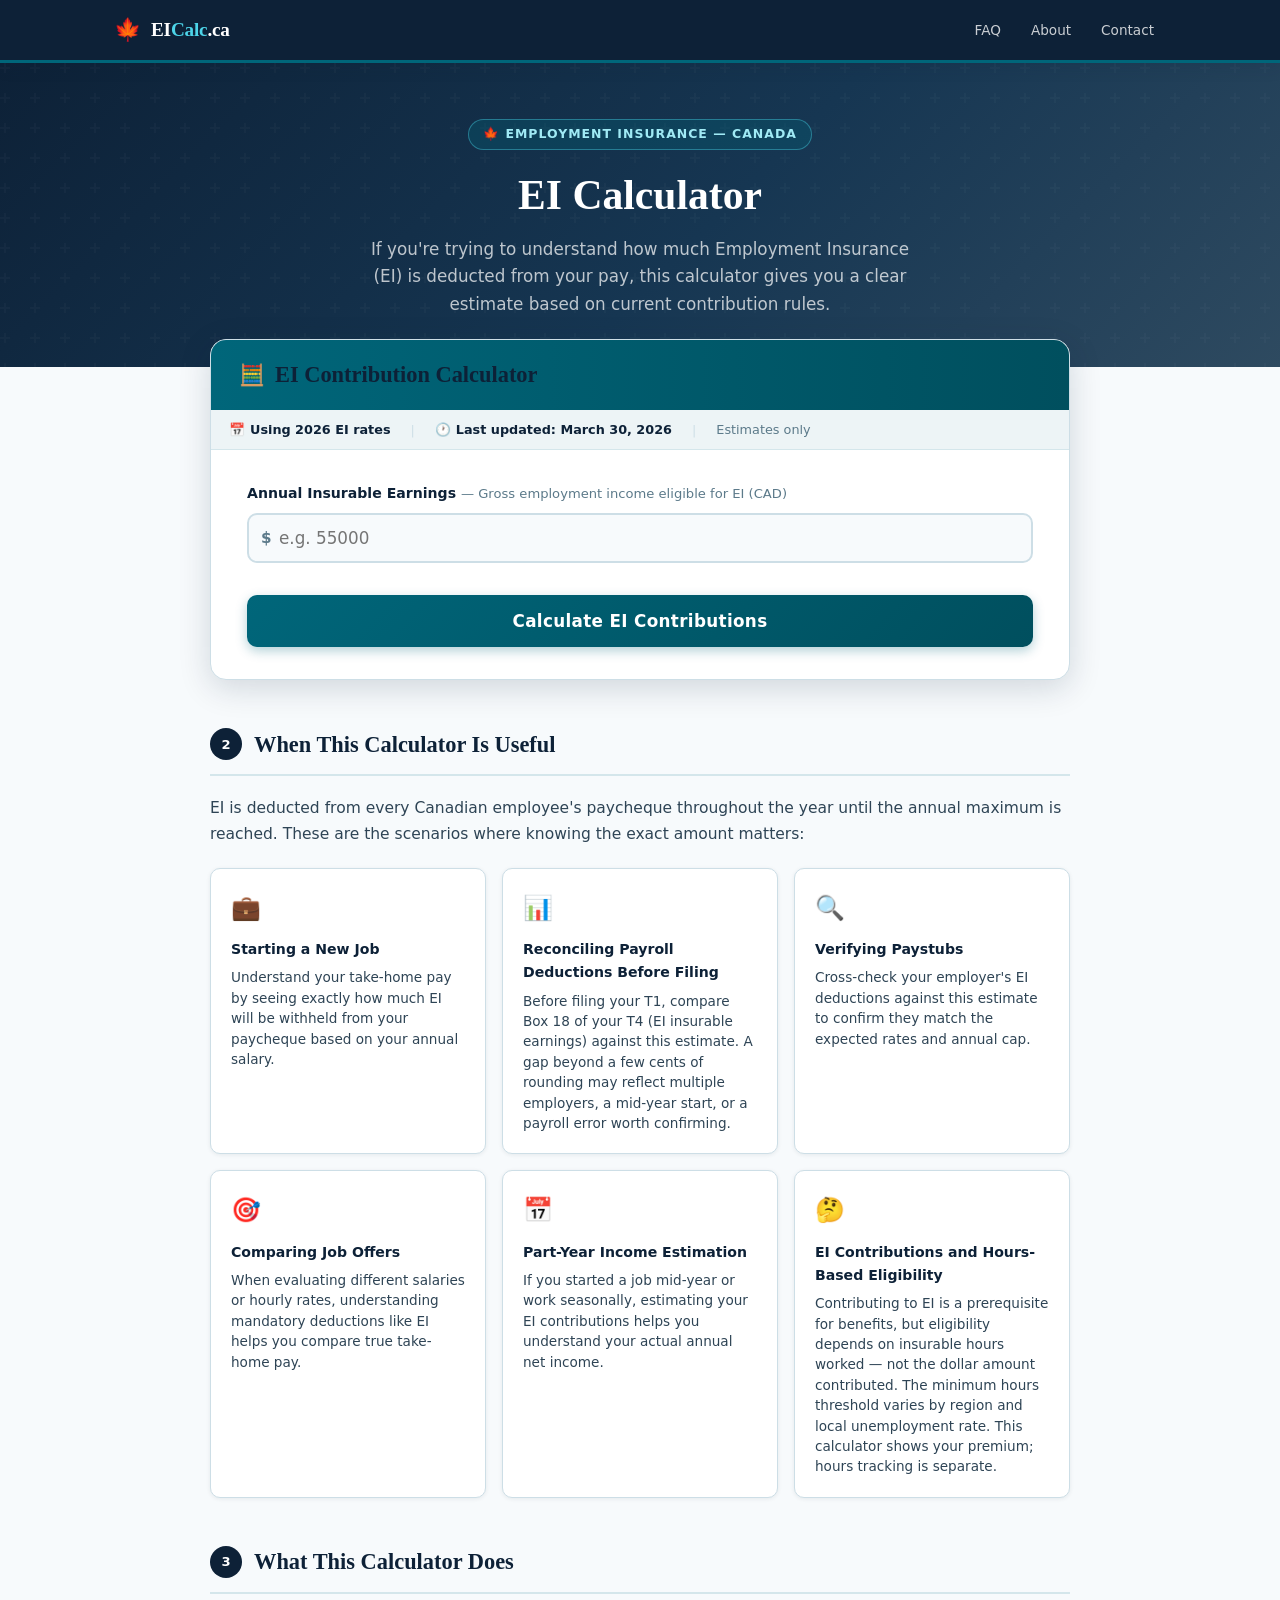
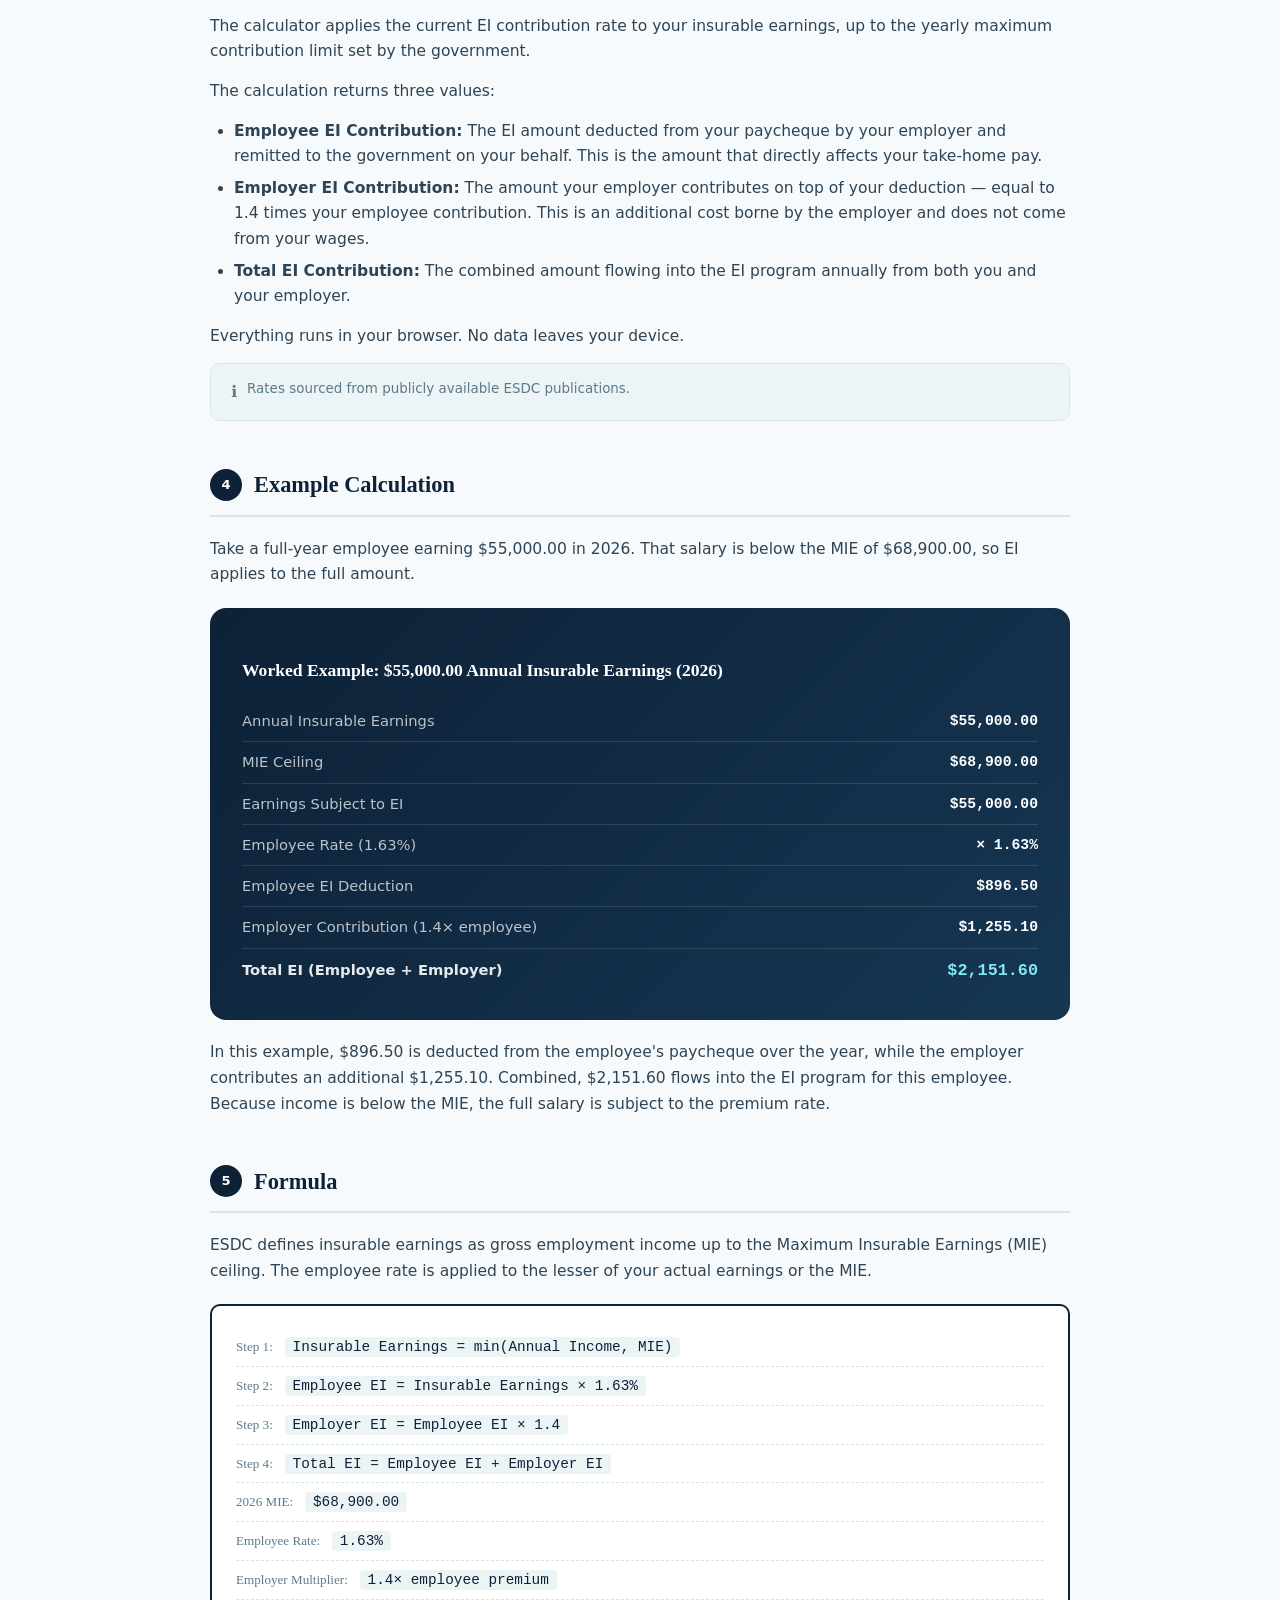
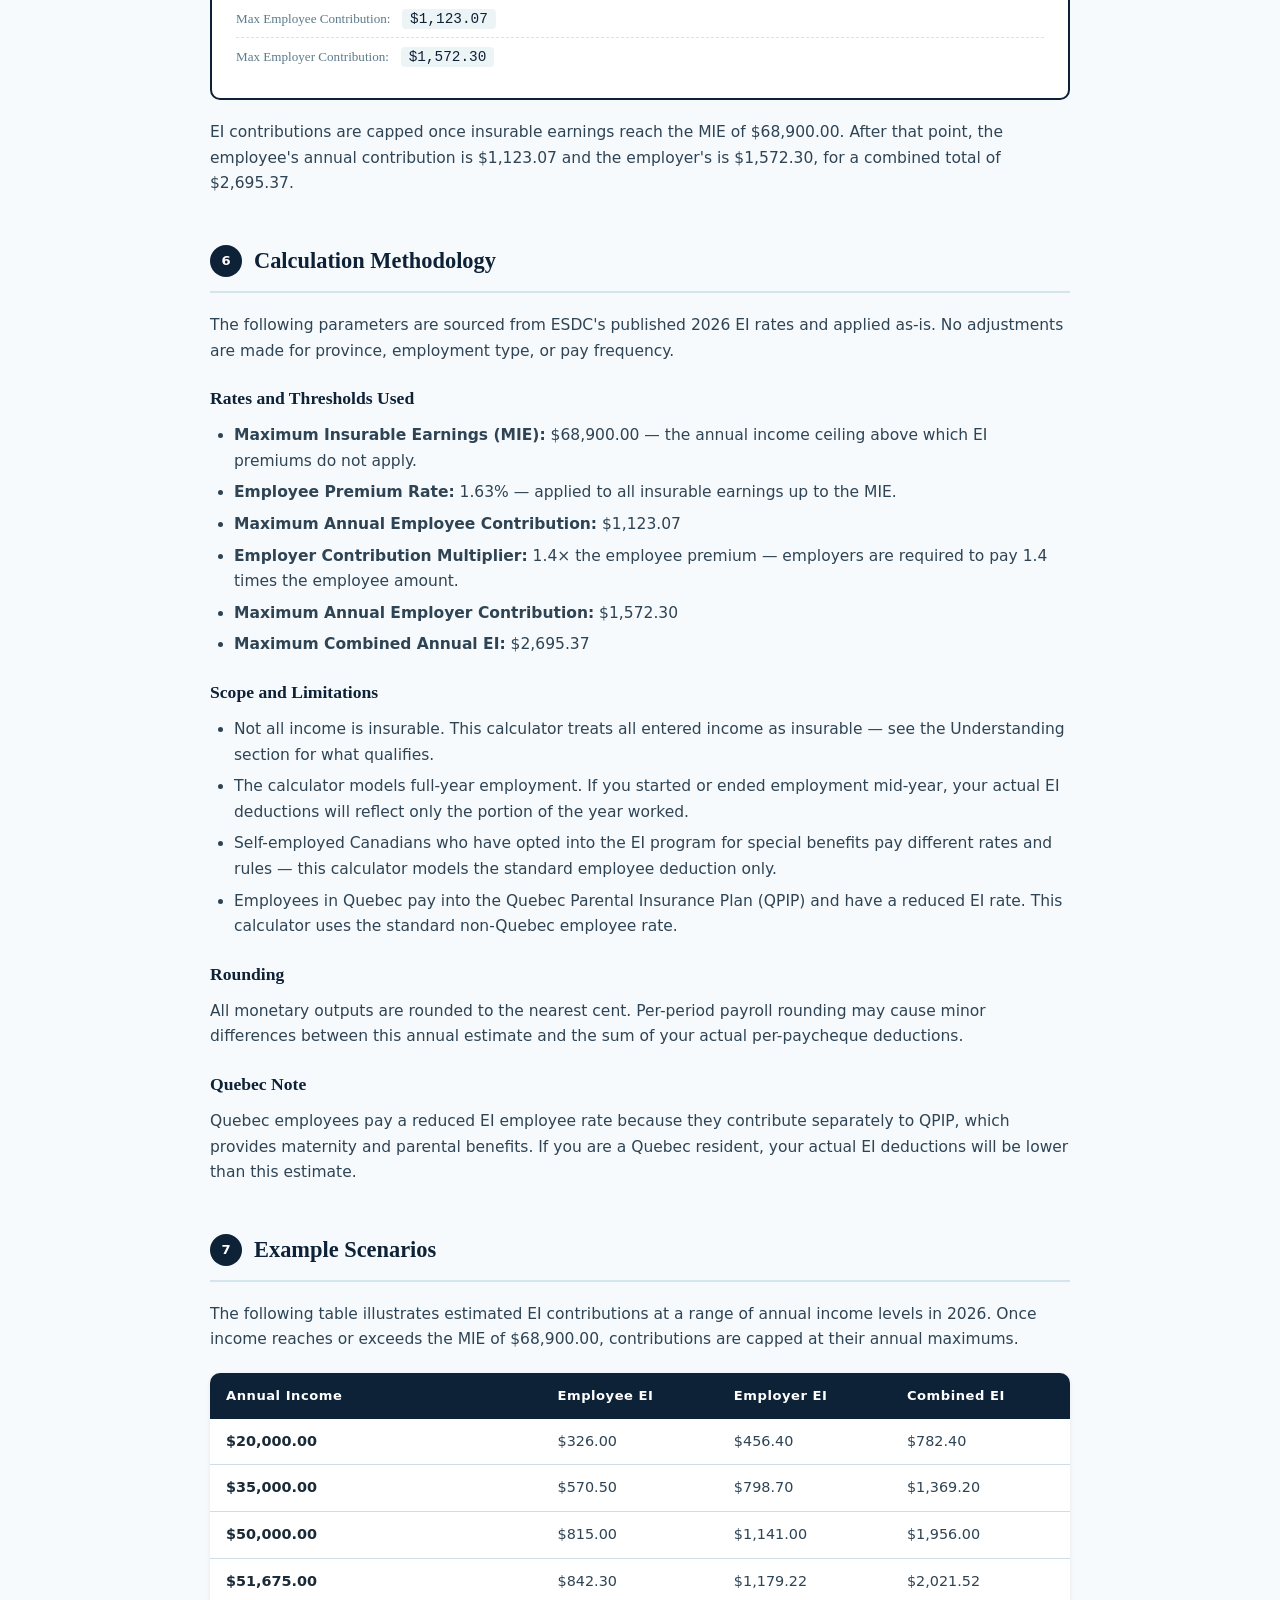
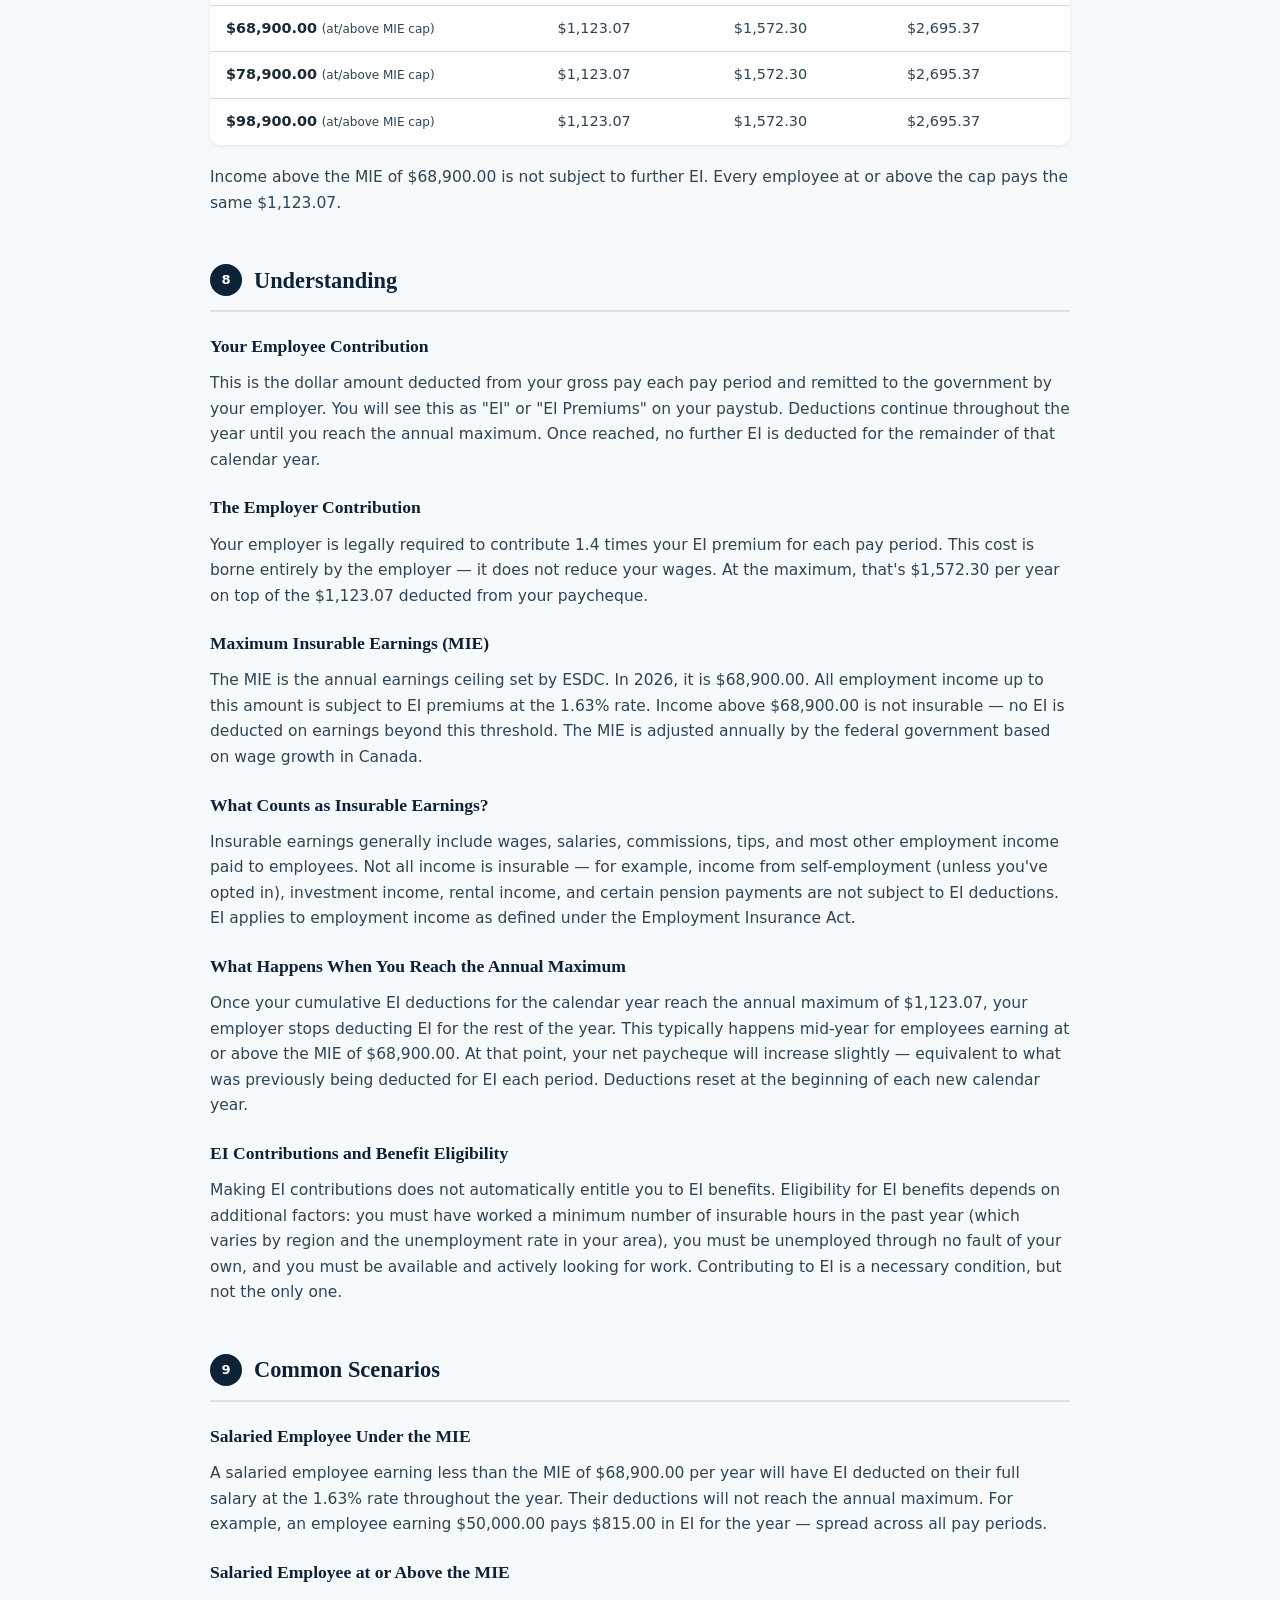
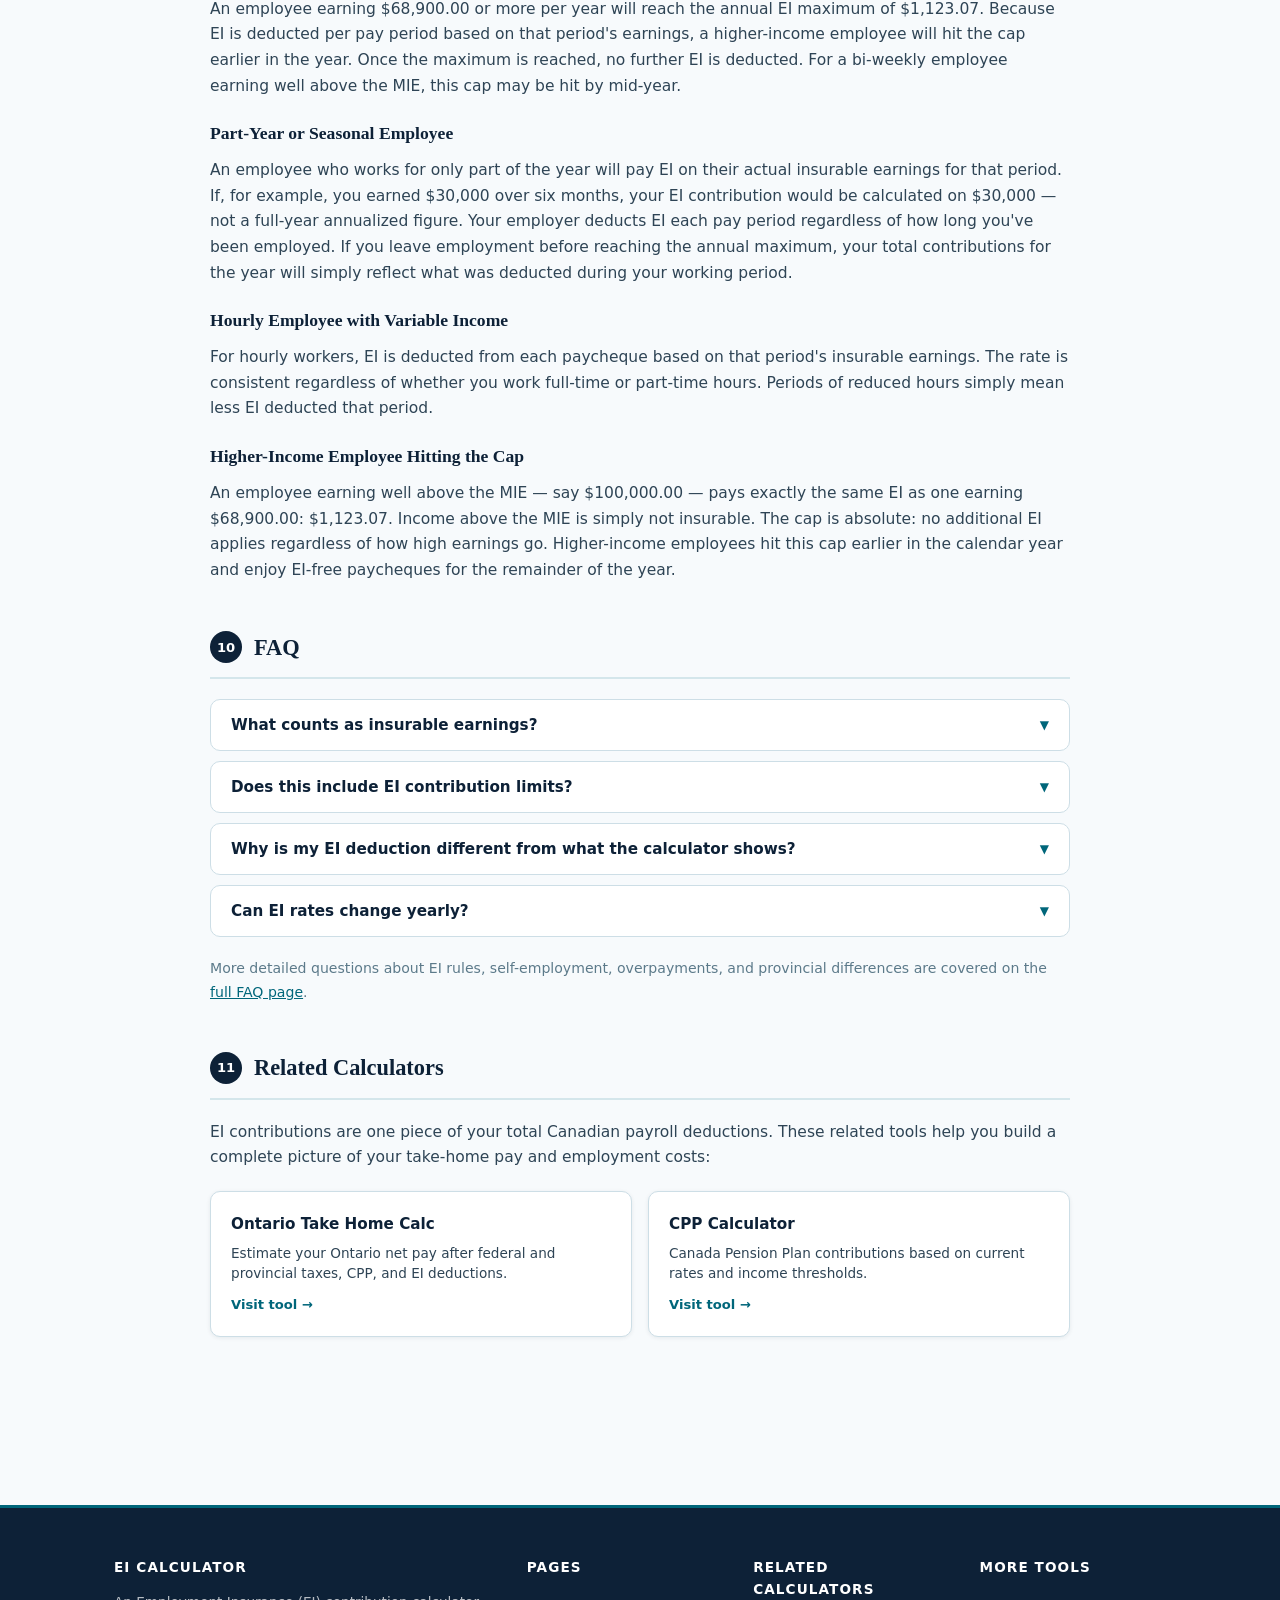
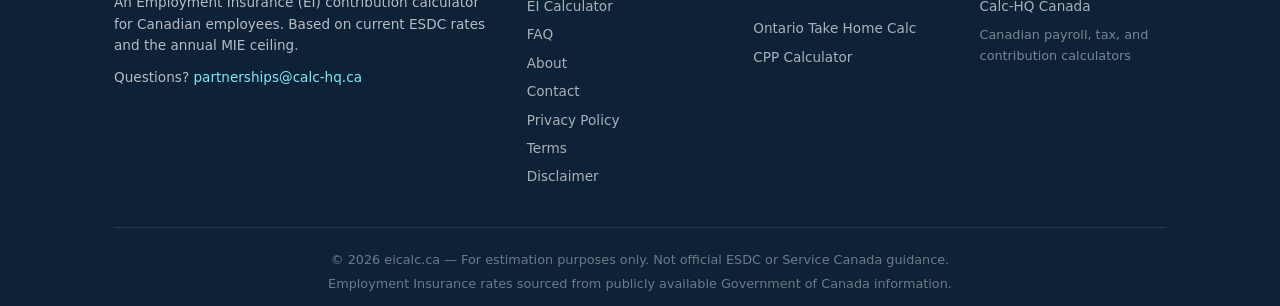
==== commit 4f5c11d4: "updated" ====
--- a/index.html
+++ b/index.html
@@ -3,8 +3,8 @@
 <head>
   <meta charset="UTF-8" />
   <meta name="viewport" content="width=device-width, initial-scale=1.0" />
-  <title>EI Calculator | eicalc.ca</title>
-  <meta name="description" content="Calculate your Employment Insurance (EI) contributions for 2026. Enter your annual insurable earnings to instantly estimate your EI deductions as a Canadian employee." />
+  <title>EI Calculator | EICalc.ca</title>
+  <meta name="description" content="Employment Insurance contribution reference for Canadian employees. Covers insurable earnings, the MIE ceiling, employer multiplier, and annual maximums based on current ESDC rates." />
   <link rel="canonical" href="https://eicalc.ca/index.html" />
   <link rel="icon" href="data:image/svg+xml,<svg xmlns='http://www.w3.org/2000/svg' viewBox='0 0 100 100'><text y='.9em' font-size='90'>🍁</text></svg>" />
 
@@ -14,7 +14,7 @@
     "@type": "WebApplication",
     "name": "EI Calculator",
     "url": "https://eicalc.ca",
-    "description": "Free Employment Insurance (EI) contribution estimator for Canadian employees. Calculate your EI deductions based on current ESDC rates and maximum insurable earnings.",
+    "description": "Employment Insurance (EI) contribution calculator for Canadian employees. Covers EI deductions, employer contributions, and the MIE ceiling based on current ESDC rates.",
     "applicationCategory": "FinanceApplication",
     "operatingSystem": "Any",
     "browserRequirements": "Requires JavaScript",
@@ -601,7 +601,7 @@
   <div class="hero-inner">
     <div class="hero-badge">🍁 Employment Insurance — Canada</div>
     <h1>EI Calculator</h1>
-    <p>Estimate your Employment Insurance (EI) deductions for <span id="hero-year">2026</span> based on your annual insurable earnings. Instant, browser-only calculation.</p>
+    <p>If you're trying to understand how much Employment Insurance (EI) is deducted from your pay, this calculator gives you a clear estimate based on current contribution rules.</p>
   </div>
 </section>
 
@@ -614,14 +614,14 @@
     <div class="calc-card">
       <div class="calc-header">
         <span class="calc-icon">🧮</span>
-        <h2>Calculator Tool</h2>
+        <h2>EI Contribution Calculator</h2>
       </div>
       <div class="trust-strip">
         <span class="ts-item">📅 <strong id="trust-tax-year">Loading rates…</strong></span>
         <span class="ts-sep">|</span>
         <span class="ts-item">🕐 <strong id="trust-last-updated">Loading…</strong></span>
         <span class="ts-sep">|</span>
-        <span class="ts-item">Estimates only — not official ESDC output</span>
+        <span class="ts-item">Estimates only</span>
       </div>
       <div class="calc-body">
 
@@ -668,7 +668,7 @@
       <div class="section-number">2</div>
       <h2>When This Calculator Is Useful</h2>
     </div>
-    <p>The EI Calculator is designed for Canadian employees who want to understand how much of their income goes toward Employment Insurance — one of the mandatory deductions on every Canadian paycheque. It is relevant in several common situations:</p>
+    <p>EI is deducted from every Canadian employee's paycheque throughout the year until the annual maximum is reached. These are the scenarios where knowing the exact amount matters:</p>
     <div class="info-grid">
       <div class="info-card">
         <div class="ic-icon">💼</div>
@@ -677,8 +677,8 @@
       </div>
       <div class="info-card">
         <div class="ic-icon">📊</div>
-        <div class="ic-title">Annual Tax Budgeting</div>
-        <div class="ic-desc">When estimating your total payroll deductions, knowing your EI contributions helps complete the picture alongside CPP and income tax.</div>
+        <div class="ic-title">Reconciling Payroll Deductions Before Filing</div>
+        <div class="ic-desc">Before filing your T1, compare Box 18 of your T4 (EI insurable earnings) against this estimate. A gap beyond a few cents of rounding may reflect multiple employers, a mid-year start, or a payroll error worth confirming.</div>
       </div>
       <div class="info-card">
         <div class="ic-icon">🔍</div>
@@ -697,8 +697,8 @@
       </div>
       <div class="info-card">
         <div class="ic-icon">🤔</div>
-        <div class="ic-title">Understanding Benefit Eligibility</div>
-        <div class="ic-desc">EI contributions are required to qualify for EI benefits. Understanding your contribution level helps frame eligibility discussions.</div>
+        <div class="ic-title">EI Contributions and Hours-Based Eligibility</div>
+        <div class="ic-desc">Contributing to EI is a prerequisite for benefits, but eligibility depends on insurable hours worked — not the dollar amount contributed. The minimum hours threshold varies by region and local unemployment rate. This calculator shows your premium; hours tracking is separate.</div>
       </div>
     </div>
   </div>
@@ -711,17 +711,17 @@
       <div class="section-number">3</div>
       <h2>What This Calculator Does</h2>
     </div>
-    <p id="what-it-does-intro">This tool estimates Employment Insurance (EI) contributions based on your gross annual insurable earnings. It applies the current EI contribution rules established by Employment and Social Development Canada (ESDC), including the annual Maximum Insurable Earnings (MIE) ceiling and the applicable employee contribution rate.</p>
-    <p>The calculator produces three primary outputs:</p>
+    <p id="what-it-does-intro">The calculator applies the current EI contribution rate to your insurable earnings, up to the yearly maximum contribution limit set by the government.</p>
+    <p>The calculation returns three values:</p>
     <ul>
       <li><strong>Employee EI Contribution:</strong> The EI amount deducted from your paycheque by your employer and remitted to the government on your behalf. This is the amount that directly affects your take-home pay.</li>
       <li><strong>Employer EI Contribution:</strong> The amount your employer contributes on top of your deduction — equal to 1.4 times your employee contribution. This is an additional cost borne by the employer and does not come from your wages.</li>
       <li><strong>Total EI Contribution:</strong> The combined amount flowing into the EI program annually from both you and your employer.</li>
     </ul>
-    <p>All calculations run entirely in your browser. No income information is transmitted to any server. This tool does not store, share, or process your data in any way.</p>
+    <p>Everything runs in your browser. No data leaves your device.</p>
     <div class="disclaimer-banner">
       <span class="disc-icon">ℹ️</span>
-      <span>This calculator uses publicly available EI rate information published by Employment and Social Development Canada (ESDC). It is an estimation tool. For official EI deduction amounts, consult your employer's payroll department or the Government of Canada at canada.ca.</span>
+      <span>Rates sourced from publicly available ESDC publications.</span>
     </div>
   </div>
 
@@ -746,7 +746,7 @@
       <div class="section-number">5</div>
       <h2>Formula</h2>
     </div>
-    <p>The Employment Insurance contribution formula is straightforward. ESDC defines insurable earnings as gross employment income up to the Maximum Insurable Earnings (MIE) ceiling. The employee contribution rate is applied to the lesser of your actual earnings or the MIE.</p>
+    <p>ESDC defines insurable earnings as gross employment income up to the Maximum Insurable Earnings (MIE) ceiling. The employee rate is applied to the lesser of your actual earnings or the MIE.</p>
     <div class="formula-box" id="formula-box"><!-- Populated by JS --></div>
     <p id="formula-note"><!-- Populated by JS --></p>
   </div>
@@ -764,16 +764,15 @@
     <ul id="methodology-rates"><!-- Populated by JS --></ul>
     <h3>Scope and Limitations</h3>
     <ul>
-      <li>This calculator assumes all income entered is insurable earnings as defined by ESDC. Not all income is insurable — see the Understanding section for details.</li>
+      <li>Not all income is insurable. This calculator treats all entered income as insurable — see the Understanding section for what qualifies.</li>
       <li>The calculator models full-year employment. If you started or ended employment mid-year, your actual EI deductions will reflect only the portion of the year worked.</li>
       <li>Self-employed Canadians who have opted into the EI program for special benefits pay different rates and rules — this calculator models the standard employee deduction only.</li>
       <li>Employees in Quebec pay into the Quebec Parental Insurance Plan (QPIP) and have a reduced EI rate. This calculator uses the standard non-Quebec employee rate.</li>
-      <li>The employer contribution is displayed for informational purposes. It does not affect your personal take-home pay.</li>
     </ul>
     <h3>Rounding</h3>
     <p>All monetary outputs are rounded to the nearest cent. Per-period payroll rounding may cause minor differences between this annual estimate and the sum of your actual per-paycheque deductions.</p>
     <h3>Quebec Note</h3>
-    <p>Quebec employees pay a reduced EI employee rate because they contribute separately to QPIP, which provides maternity and parental benefits. If you are a Quebec resident, your actual EI deductions will be lower than this estimate. Consult your employer or canada.ca for the current Quebec EI rate.</p>
+    <p>Quebec employees pay a reduced EI employee rate because they contribute separately to QPIP, which provides maternity and parental benefits. If you are a Quebec resident, your actual EI deductions will be lower than this estimate.</p>
   </div>
 
   <!-- ══════════════════════════════════════════════
@@ -826,11 +825,9 @@
     <h3>Part-Year or Seasonal Employee</h3>
     <p>An employee who works for only part of the year will pay EI on their actual insurable earnings for that period. If, for example, you earned $30,000 over six months, your EI contribution would be calculated on $30,000 — not a full-year annualized figure. Your employer deducts EI each pay period regardless of how long you've been employed. If you leave employment before reaching the annual maximum, your total contributions for the year will simply reflect what was deducted during your working period.</p>
     <h3>Hourly Employee with Variable Income</h3>
-    <p>For hourly workers, EI is deducted from each paycheque based on that period's insurable earnings. The rate is consistent regardless of whether you work full-time or part-time hours. The annual maximum still applies — once your cumulative EI deductions reach the annual maximum, deductions stop for the rest of the year. Hourly workers who have periods of reduced hours will simply pay less EI in those periods.</p>
+    <p>For hourly workers, EI is deducted from each paycheque based on that period's insurable earnings. The rate is consistent regardless of whether you work full-time or part-time hours. Periods of reduced hours simply mean less EI deducted that period.</p>
     <h3>Higher-Income Employee Hitting the Cap</h3>
     <p id="scenario-high-income"><!-- Populated by JS --></p>
-    <h3>Quebec Employee</h3>
-    <p>Quebec employees pay a reduced EI premium rate compared to employees in other provinces and territories. This is because Quebec funds its own parental insurance program (QPIP) separately, which provides benefits that overlap with the federal EI program's maternity and parental provisions. Quebec employees pay EI premiums at the Quebec rate, which is lower than the standard rate, reflecting this provincial contribution.</p>
   </div>
 
   <!-- ══════════════════════════════════════════════
@@ -843,42 +840,23 @@
     </div>
     <div class="faq-list">
       <div class="faq-item">
-        <button class="faq-q" onclick="toggleFaq(this)">What is Employment Insurance (EI)? <span class="faq-arrow">▼</span></button>
-        <div class="faq-a">Employment Insurance is a federal program administered by Employment and Social Development Canada (ESDC) that provides temporary income support to Canadians who lose their jobs, become ill, are pregnant or caring for a newborn, or need to care for a seriously ill family member. Both employees and employers contribute to the EI program through payroll deductions. Contributions build entitlement to benefits when qualifying life events occur.</div>
+        <button class="faq-q" onclick="toggleFaq(this)">What counts as insurable earnings? <span class="faq-arrow">▼</span></button>
+        <div class="faq-a">Insurable earnings include wages, salaries, commissions, tips, and most other employment income paid under a contract of service. Investment income, rental income, pension payments, and self-employment income (unless you've opted in) are not insurable and are not subject to EI deductions.</div>
       </div>
       <div class="faq-item">
-        <button class="faq-q" onclick="toggleFaq(this)">Who is required to pay EI premiums? <span class="faq-arrow">▼</span></button>
-        <div class="faq-a" id="faq-who">Most employees in Canada who earn employment income are required to pay EI premiums. This includes full-time, part-time, temporary, and casual workers. Self-employed individuals are generally exempt unless they have voluntarily opted into the EI program. Certain family members working for a corporation controlled by a related person may be exempt depending on whether the employment is insurable.</div>
+        <button class="faq-q" onclick="toggleFaq(this)">Does this include EI contribution limits? <span class="faq-arrow">▼</span></button>
+        <div class="faq-a" id="faq-mie">The calculator applies the 2026 Maximum Insurable Earnings (MIE) ceiling. Earnings above this threshold are not subject to EI, and your annual contribution is capped at the published maximum. The MIE is set annually by ESDC.</div>
       </div>
       <div class="faq-item">
-        <button class="faq-q" onclick="toggleFaq(this)">What is the Maximum Insurable Earnings (MIE)? <span class="faq-arrow">▼</span></button>
-        <div class="faq-a" id="faq-mie">The Maximum Insurable Earnings is the annual income ceiling above which EI premiums are not deducted. Once your insurable earnings for the year reach the MIE, your employer stops deducting EI premiums for the remainder of the calendar year. The MIE is set annually by ESDC and typically increases each year in line with wage growth. In 2026, the MIE is $68,900.</div>
+        <button class="faq-q" onclick="toggleFaq(this)">Why is my EI deduction different from what the calculator shows? <span class="faq-arrow">▼</span></button>
+        <div class="faq-a" id="faq-accuracy">A few things can cause a difference: Quebec residency (lower rate applies), per-period payroll rounding, having multiple employers, or earning income types that aren't fully insurable. This calculator assumes full-year standard employment and uses the non-Quebec rate.</div>
       </div>
       <div class="faq-item">
-        <button class="faq-q" onclick="toggleFaq(this)">Why does my employer pay more EI than I do? <span class="faq-arrow">▼</span></button>
-        <div class="faq-a" id="faq-employer-rate">Employers are required by law to contribute 1.4 times the employee EI premium for each employee. This employer contribution does not come from your wages — it is an additional cost the employer bears on top of your salary. The rationale is that employers benefit from the EI system because it allows them to temporarily lay off employees during slow periods with the assurance that those workers can receive income support, making it easier to rehire them when business picks up.</div>
-      </div>
-      <div class="faq-item">
-        <button class="faq-q" onclick="toggleFaq(this)">Do I get EI premiums back if I never make a claim? <span class="faq-arrow">▼</span></button>
-        <div class="faq-a">In most cases, no. EI premiums are not refunded if you never use the program — they function similarly to insurance premiums. However, low-income workers who pay EI premiums may receive a refund of part or all of their EI premiums through the Working Income Tax Benefit (now the Canada Workers Benefit) and related provisions on their annual T1 tax return. Check your specific situation with a tax professional.</div>
-      </div>
-      <div class="faq-item">
-        <button class="faq-q" onclick="toggleFaq(this)">Is EI deducted in Quebec the same way? <span class="faq-arrow">▼</span></button>
-        <div class="faq-a">No. Quebec employees pay a reduced EI premium rate because Quebec operates its own Quebec Parental Insurance Plan (QPIP), which provides maternity, paternity, and parental benefits separately from the federal EI program. The federal EI program reduces its premium rate for Quebec employees to reflect that QPIP covers benefits that EI would otherwise cover. This calculator uses the standard non-Quebec rate. Quebec employees should use the QPIP-adjusted rate for accurate estimates.</div>
-      </div>
-      <div class="faq-item">
-        <button class="faq-q" onclick="toggleFaq(this)">How accurate is this calculator? <span class="faq-arrow">▼</span></button>
-        <div class="faq-a" id="faq-accuracy">This calculator applies the officially published 2026 EI rates and MIE. For most full-year employees whose earnings are insurable employment income, the result will closely match your actual annual EI deductions. Differences may arise due to per-period payroll rounding, Quebec residency, having multiple employers in one year, or income types that are not fully insurable. For official figures, consult your employer's payroll department or canada.ca.</div>
-      </div>
-      <div class="faq-item">
-        <button class="faq-q" onclick="toggleFaq(this)">Can I opt out of EI premiums? <span class="faq-arrow">▼</span></button>
-        <div class="faq-a">In general, no. If you are an employee with insurable employment, EI premium deductions are mandatory. There is no mechanism for employees to opt out. Self-employed individuals are exempt by default but can opt in voluntarily to access special EI benefits such as maternity, parental, sickness, and compassionate care benefits. Once self-employed individuals opt in, they must maintain their participation for a minimum period.</div>
-      </div>
-      <div class="faq-item">
-        <button class="faq-q" onclick="toggleFaq(this)">Is this an official Government of Canada tool? <span class="faq-arrow">▼</span></button>
-        <div class="faq-a">No. EICalc.ca is an independent estimation tool and is not affiliated with the Government of Canada, Employment and Social Development Canada (ESDC), or Service Canada. This tool is provided for informational and planning purposes only. For official EI information, visit canada.ca or contact Service Canada directly.</div>
-      </div>
-    </div>
+        <button class="faq-q" onclick="toggleFaq(this)">Can EI rates change yearly? <span class="faq-arrow">▼</span></button>
+        <div class="faq-a">Yes. ESDC sets the EI premium rate and the Maximum Insurable Earnings each year. Both figures typically change annually and are published in the fall for the following calendar year. This calculator reflects the rates currently in effect for 2026.</div>
+      </div>
+    </div>
+    <p style="margin-top: 16px; font-size: 0.88rem; color: var(--text-light);">More detailed questions about EI rules, self-employment, overpayments, and provincial differences are covered on the <a href="faq.html" style="color: var(--teal);">full FAQ page</a>.</p>
   </div>
 
   <!-- ══════════════════════════════════════════════
@@ -953,7 +931,7 @@
 
     // What it does intro
     const wtdIntro = document.getElementById('what-it-does-intro');
-    if (wtdIntro) wtdIntro.textContent = `This tool estimates Employment Insurance (EI) contributions based on your gross annual insurable earnings. It applies the ${C.TAX_YEAR} EI contribution rules established by Employment and Social Development Canada (ESDC), including the Maximum Insurable Earnings ceiling of ${f(C.MIE)} and the employee premium rate of ${pct(C.EMPLOYEE_RATE)}.`;
+    // what-it-does-intro is set in static HTML
 
     // Formula box
     const formulaBox = document.getElementById('formula-box');
@@ -975,7 +953,7 @@
 
     // Methodology
     const mIntro = document.getElementById('methodology-intro');
-    if (mIntro) mIntro.textContent = `This calculator applies the standard Employment Insurance contribution methodology as published by Employment and Social Development Canada (ESDC) for the ${C.TAX_YEAR} benefit year. The following parameters and assumptions apply:`;
+    if (mIntro) mIntro.textContent = `The following parameters are sourced from ESDC's published ${C.TAX_YEAR} EI rates and applied as-is. No adjustments are made for province, employment type, or pay frequency.`;
     const mRates = document.getElementById('methodology-rates');
     if (mRates) mRates.innerHTML = `
       <li><strong>Maximum Insurable Earnings (MIE):</strong> ${f(C.MIE)} — the annual income ceiling above which EI premiums do not apply.</li>
@@ -994,7 +972,7 @@
     const exTotal     = parseFloat((exEmployee + exEmployer).toFixed(2));
 
     const exIntro = document.getElementById('example-calc-intro');
-    if (exIntro) exIntro.textContent = `To illustrate how this calculator works, consider a full-year employee earning ${f(EXAMPLE_INCOME)} annually in ${C.TAX_YEAR}. At this income level, the full salary is below the MIE of ${f(C.MIE)}, so EI is calculated on the full ${f(EXAMPLE_INCOME)}.`;
+    if (exIntro) exIntro.textContent = `Take a full-year employee earning ${f(EXAMPLE_INCOME)} in ${C.TAX_YEAR}. That salary is below the MIE of ${f(C.MIE)}, so EI applies to the full amount.`;
 
     const exBox = document.getElementById('example-calc-box');
     if (exBox) exBox.innerHTML = `
@@ -1041,11 +1019,11 @@
       `;
     }
     const scenOutro = document.getElementById('scenarios-outro');
-    if (scenOutro) scenOutro.textContent = `EI contributions are capped once annual insurable earnings reach the MIE of ${f(C.MIE)}. Employees earning above this threshold pay the same maximum of ${f(C.MAX_EMPLOYEE_CONTRIBUTION)}. Employers pay ${f(C.MAX_EMPLOYER_CONTRIBUTION)} at or above the cap. Income above the MIE is not subject to any additional EI premiums.`;
+    if (scenOutro) scenOutro.textContent = `Income above the MIE of ${f(C.MIE)} is not subject to further EI. Every employee at or above the cap pays the same ${f(C.MAX_EMPLOYEE_CONTRIBUTION)}.`;
 
     // Understanding paragraphs
     const uEmployer = document.getElementById('understanding-employer');
-    if (uEmployer) uEmployer.textContent = `Your employer is legally required to contribute ${C.EMPLOYER_MULTIPLIER} times your EI premium for each pay period. This additional cost is borne entirely by the employer — it does not reduce your wages. At the maximum insurable earnings level, your employer contributes ${f(C.MAX_EMPLOYER_CONTRIBUTION)} per year on your behalf, on top of the ${f(C.MAX_EMPLOYEE_CONTRIBUTION)} deducted from your paycheque. This employer contribution is a significant component of the overall EI program funding.`;
+    if (uEmployer) uEmployer.textContent = `Your employer is legally required to contribute ${C.EMPLOYER_MULTIPLIER} times your EI premium for each pay period. This cost is borne entirely by the employer — it does not reduce your wages. At the maximum, that's ${f(C.MAX_EMPLOYER_CONTRIBUTION)} per year on top of the ${f(C.MAX_EMPLOYEE_CONTRIBUTION)} deducted from your paycheque.`;
     const uMIE = document.getElementById('understanding-mie');
     if (uMIE) uMIE.textContent = `The MIE is the annual earnings ceiling set by ESDC. In ${C.TAX_YEAR}, it is ${f(C.MIE)}. All employment income up to this amount is subject to EI premiums at the ${pct(C.EMPLOYEE_RATE)} rate. Income above ${f(C.MIE)} is not insurable — no EI is deducted on earnings beyond this threshold. The MIE is adjusted annually by the federal government based on wage growth in Canada.`;
     const uMax = document.getElementById('understanding-max');
@@ -1059,13 +1037,7 @@
     const sHigh = document.getElementById('scenario-high-income');
     if (sHigh) sHigh.textContent = `An employee earning well above the MIE — say ${f(100000)} — pays exactly the same EI as one earning ${f(C.MIE)}: ${f(C.MAX_EMPLOYEE_CONTRIBUTION)}. Income above the MIE is simply not insurable. The cap is absolute: no additional EI applies regardless of how high earnings go. Higher-income employees hit this cap earlier in the calendar year and enjoy EI-free paycheques for the remainder of the year.`;
 
-    // FAQ dynamic
-    const faqMIE = document.getElementById('faq-mie');
-    if (faqMIE) faqMIE.textContent = `The Maximum Insurable Earnings is the annual income ceiling above which EI premiums are not deducted. In ${C.TAX_YEAR}, the MIE is ${f(C.MIE)}. Once your insurable earnings for the year reach this amount, your employer stops deducting EI premiums for the remainder of the calendar year. The MIE is set annually by ESDC.`;
-    const faqErRate = document.getElementById('faq-employer-rate');
-    if (faqErRate) faqErRate.textContent = `Employers are required by law to contribute ${C.EMPLOYER_MULTIPLIER} times the employee EI premium for each employee. At the maximum, the employer pays ${f(C.MAX_EMPLOYER_CONTRIBUTION)} per year per employee — compared to the employee's ${f(C.MAX_EMPLOYEE_CONTRIBUTION)}. This employer contribution does not come from your wages; it is an additional cost the employer bears.`;
-    const faqAcc = document.getElementById('faq-accuracy');
-    if (faqAcc) faqAcc.textContent = `This calculator applies the officially published ${C.TAX_YEAR} EI rates (MIE: ${f(C.MIE)}, employee rate: ${pct(C.EMPLOYEE_RATE)}, last updated ${C.LAST_UPDATED}). For most full-year employees with standard insurable earnings, results will closely match actual deductions. Differences may arise from Quebec residency, per-period rounding, or non-standard insurable income types. For official figures, consult canada.ca.`;
+    // FAQ dynamic — faq-mie and faq-accuracy are now static in HTML
   });
 
   // ── EI Calculation Logic ──
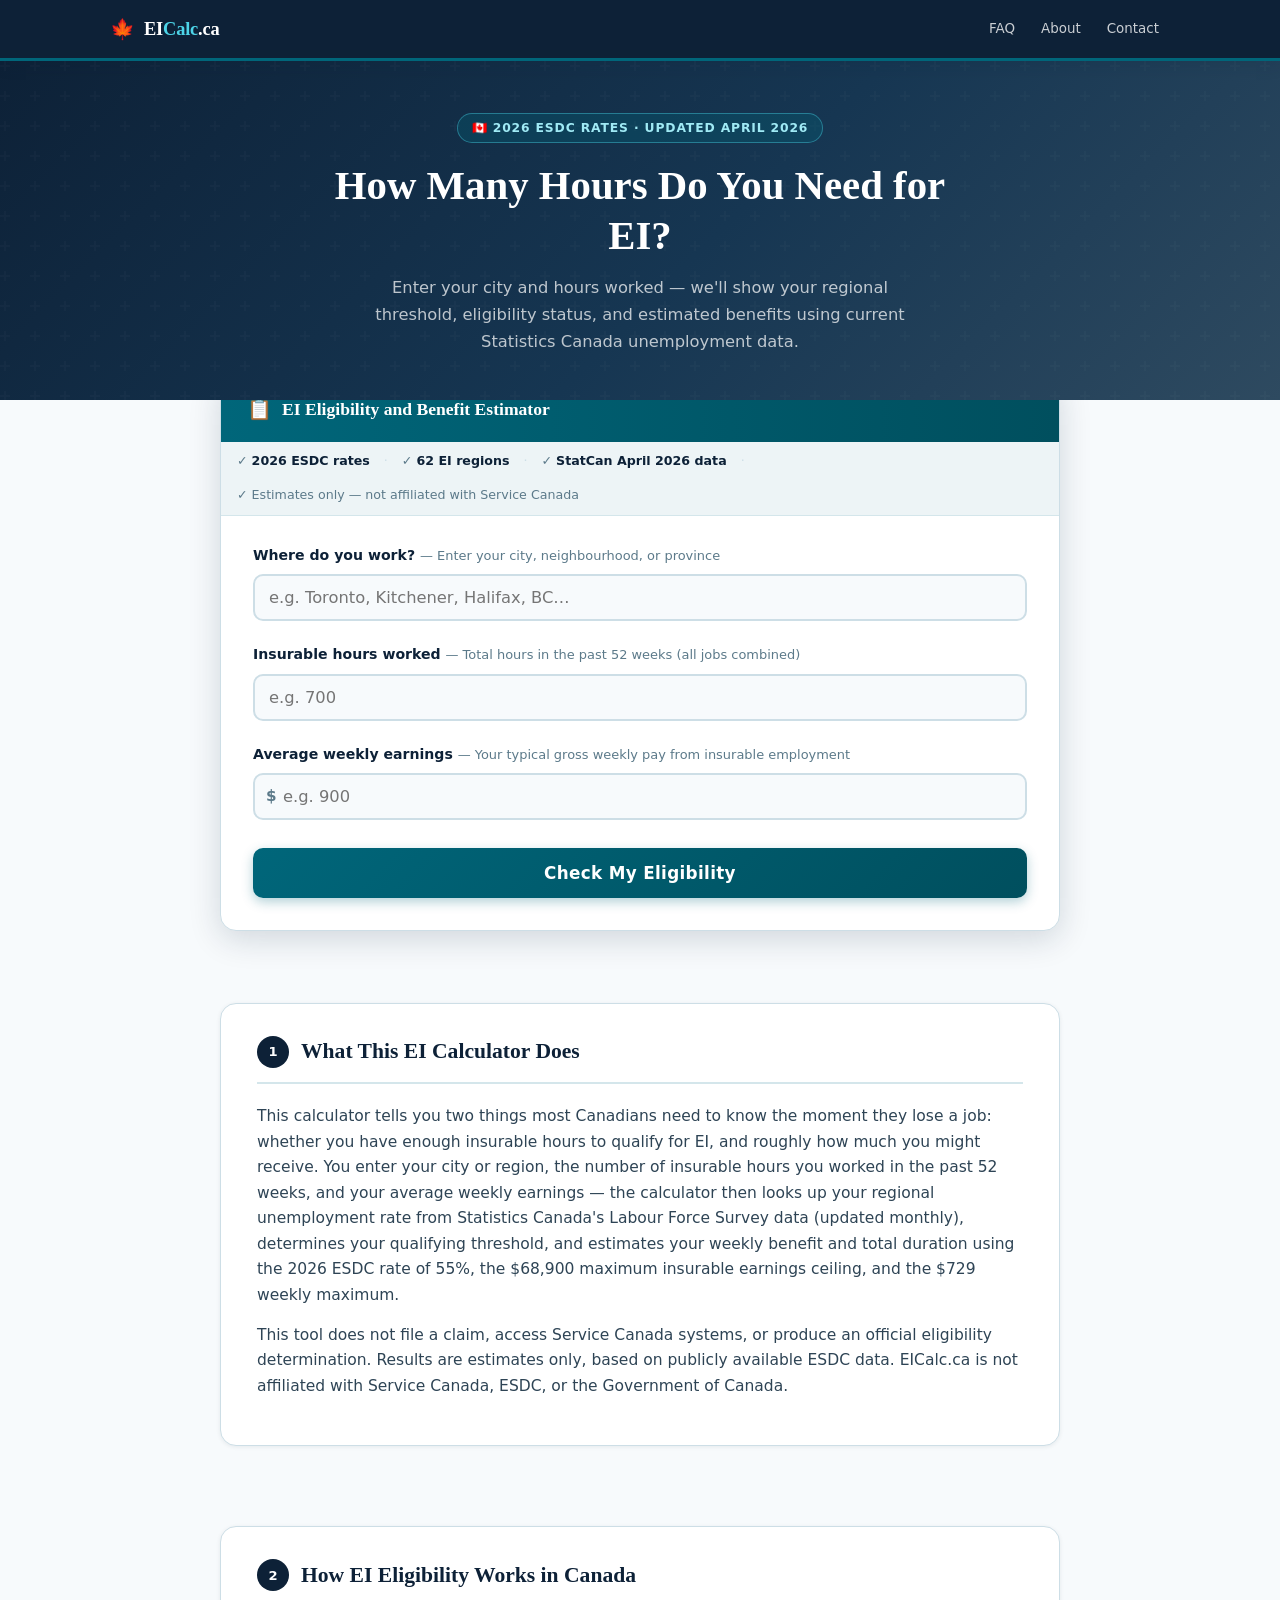
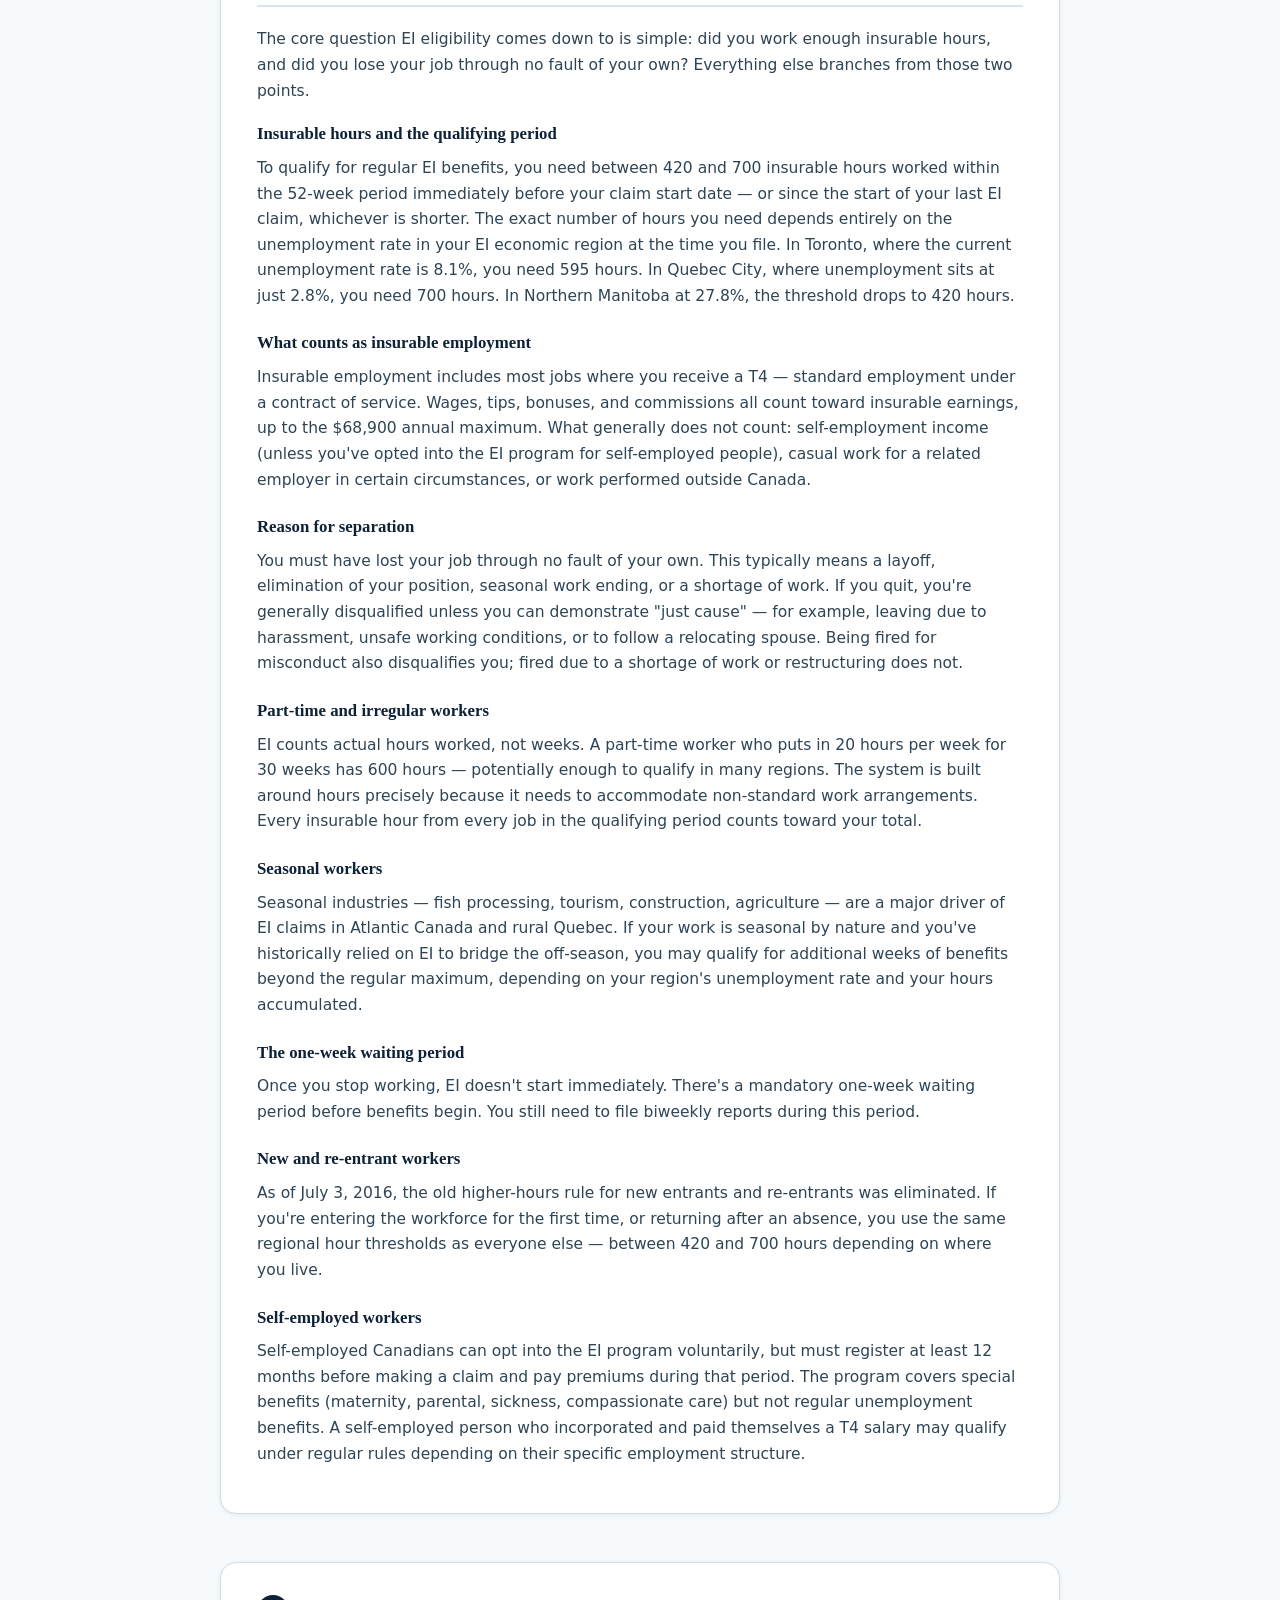
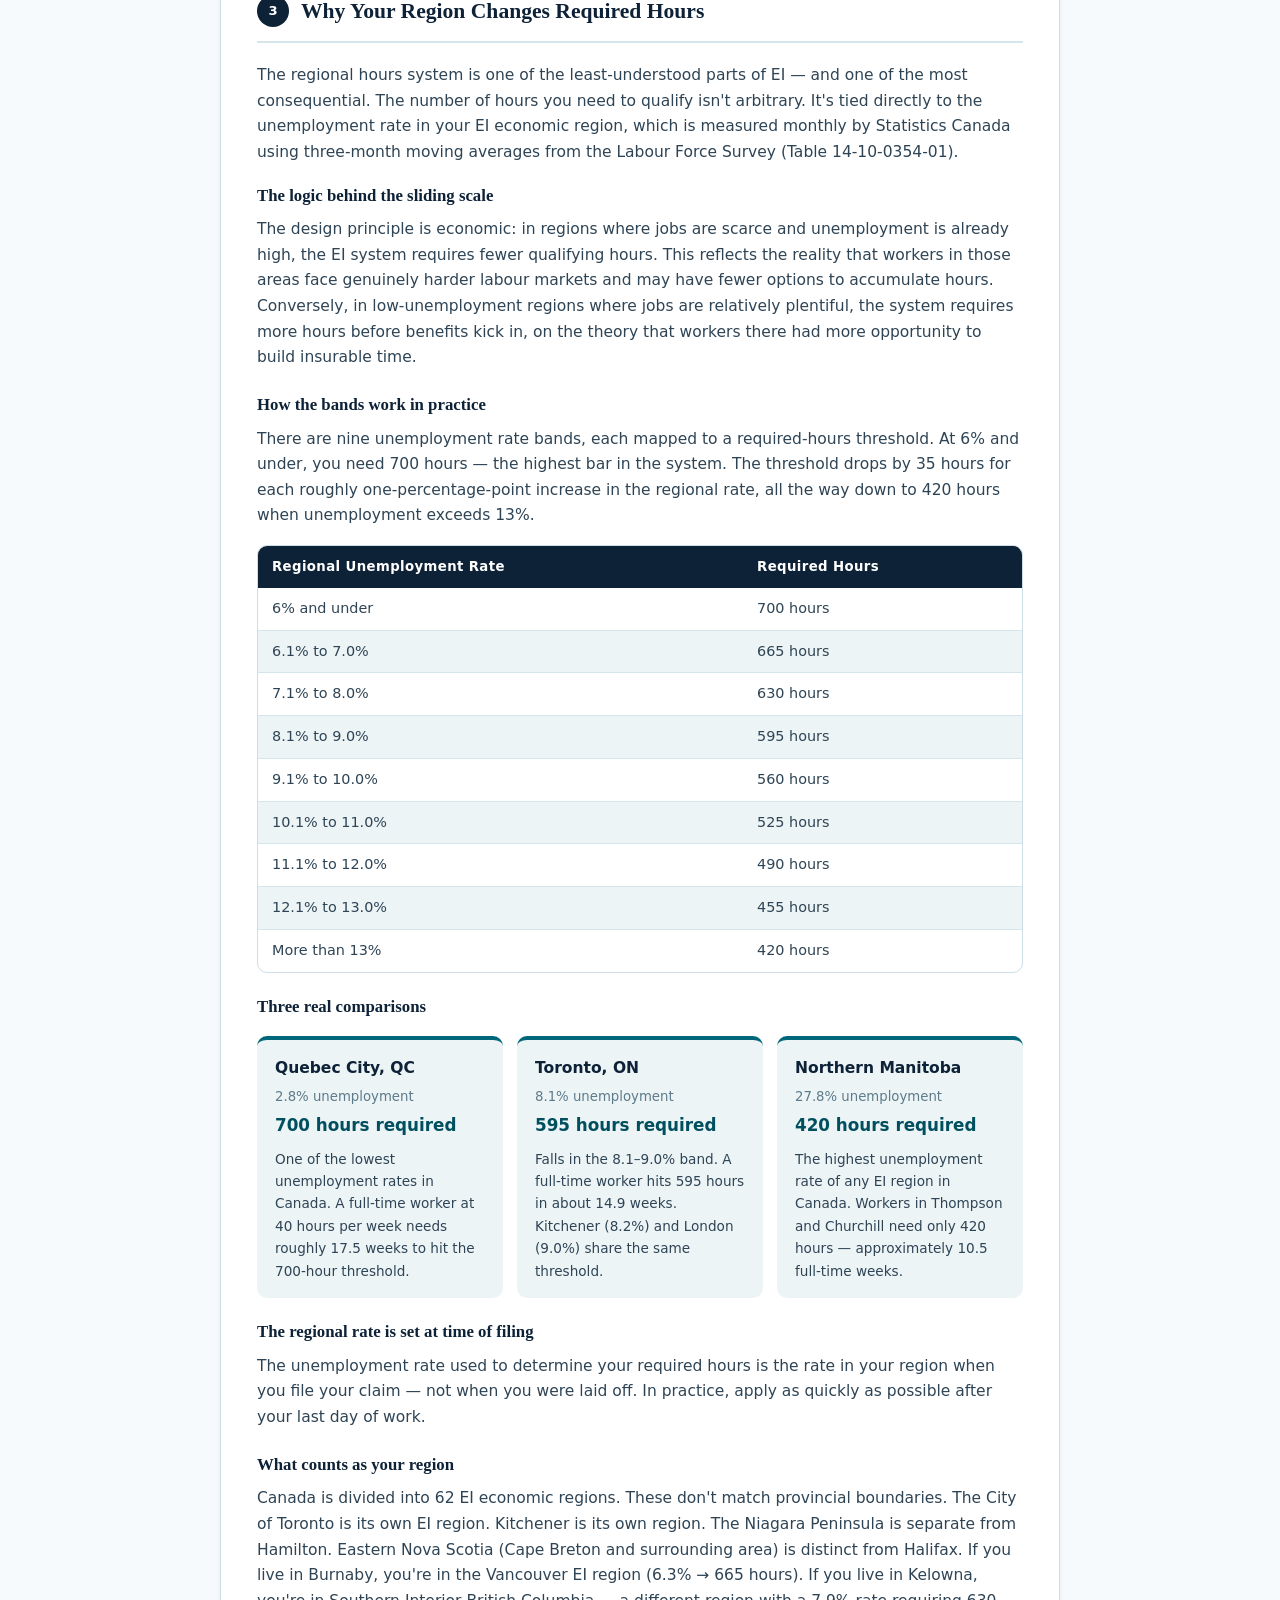
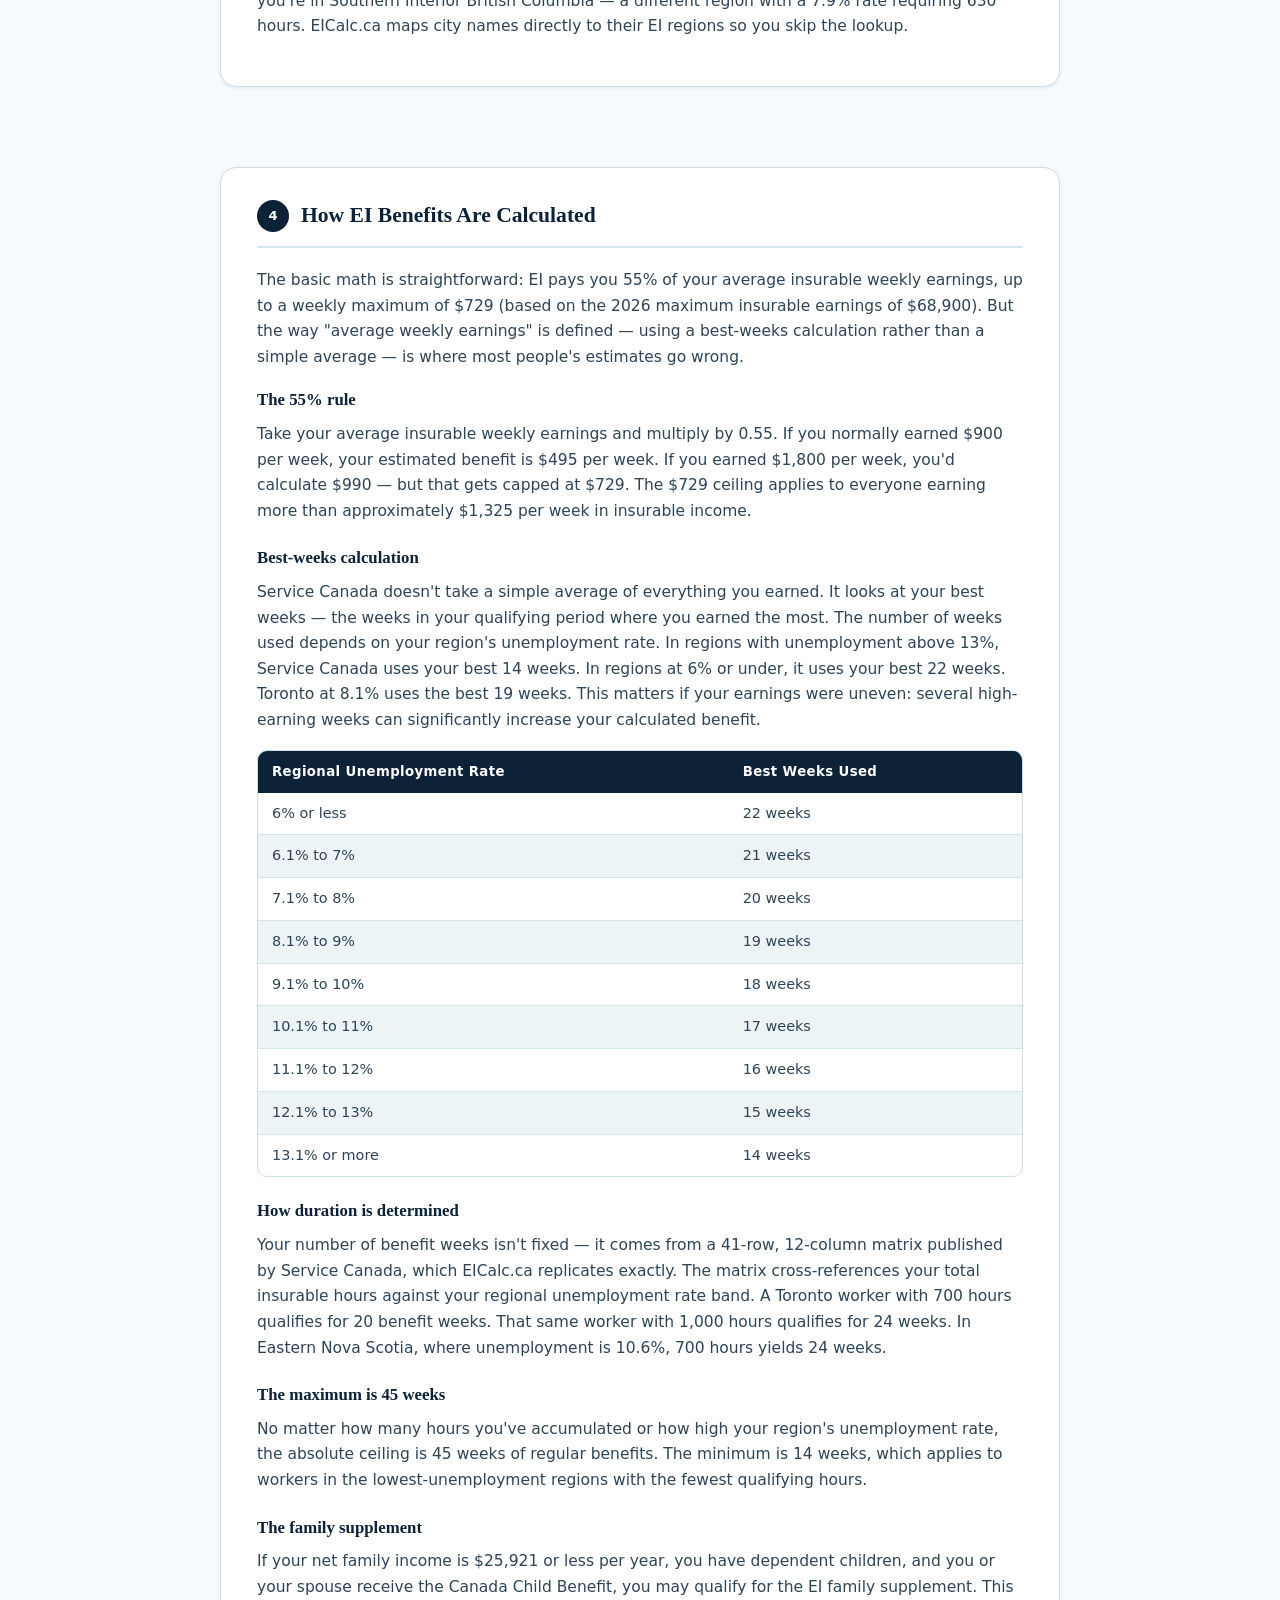
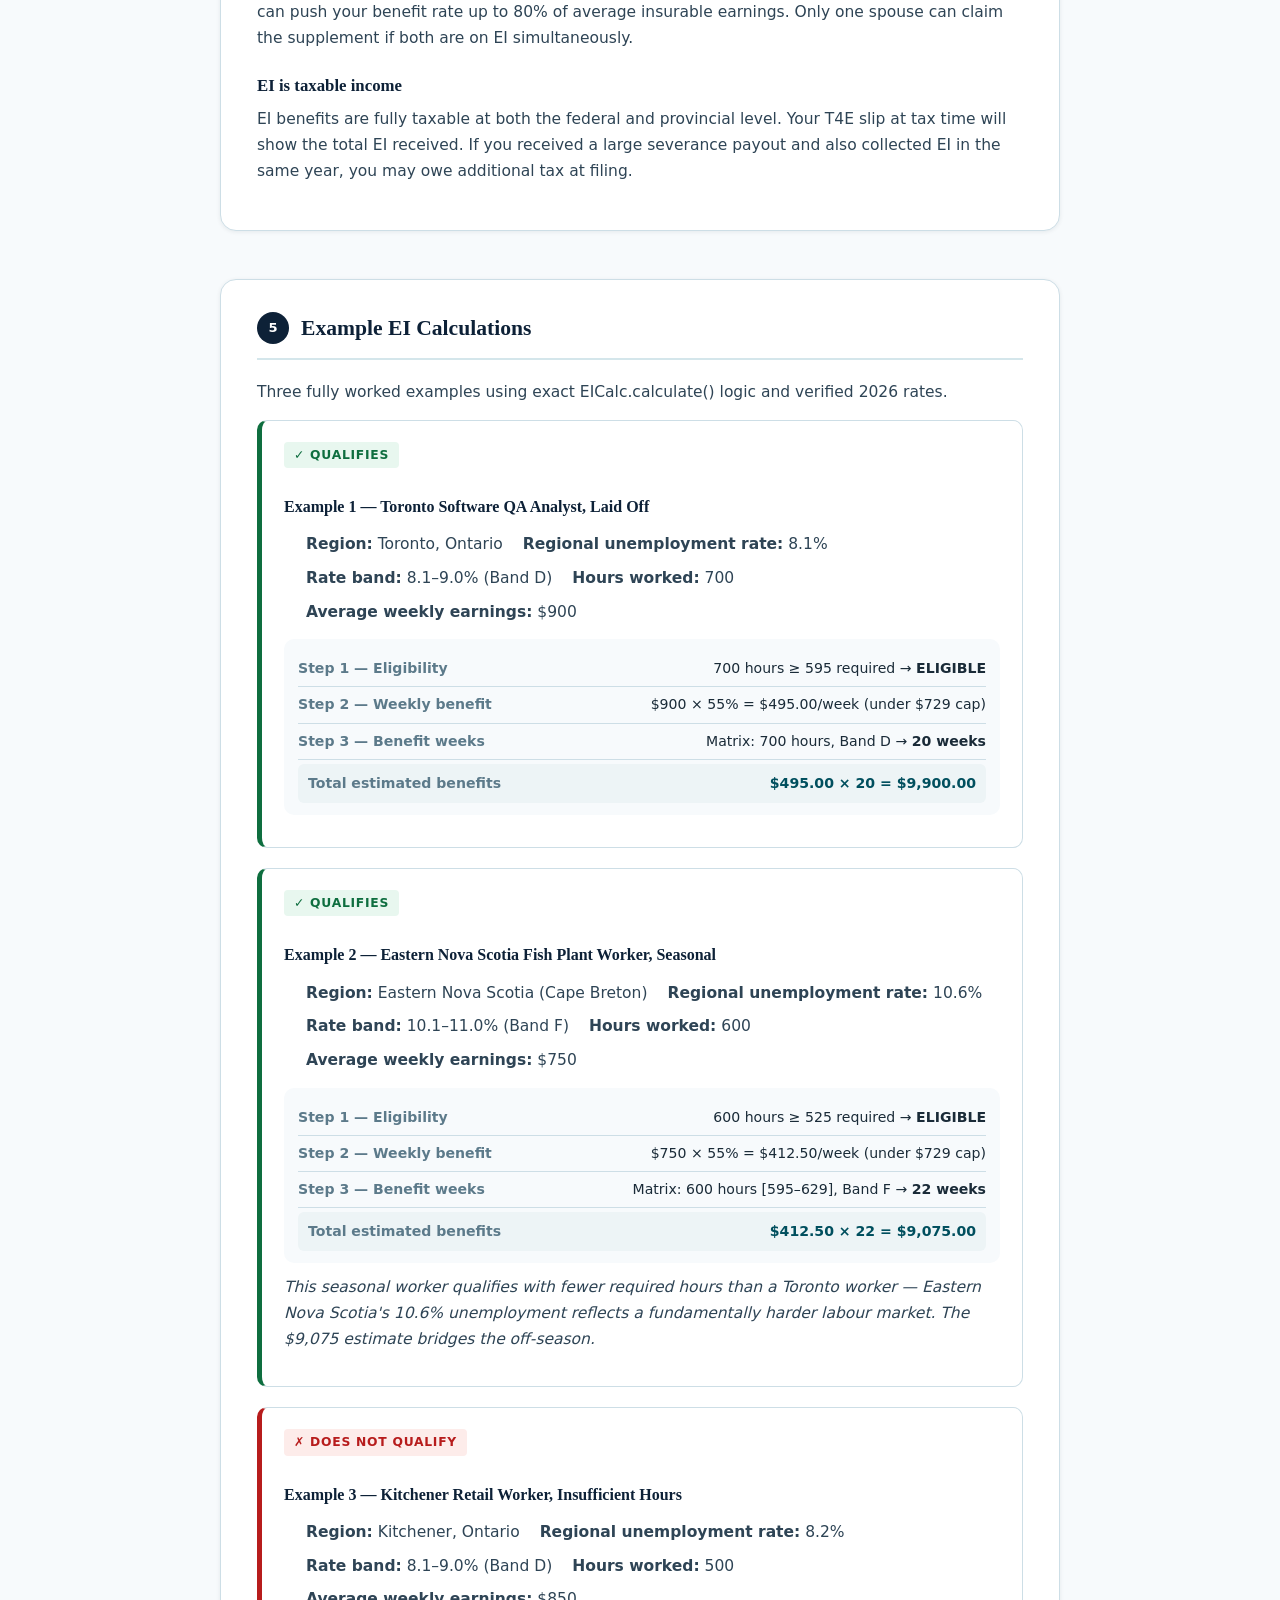
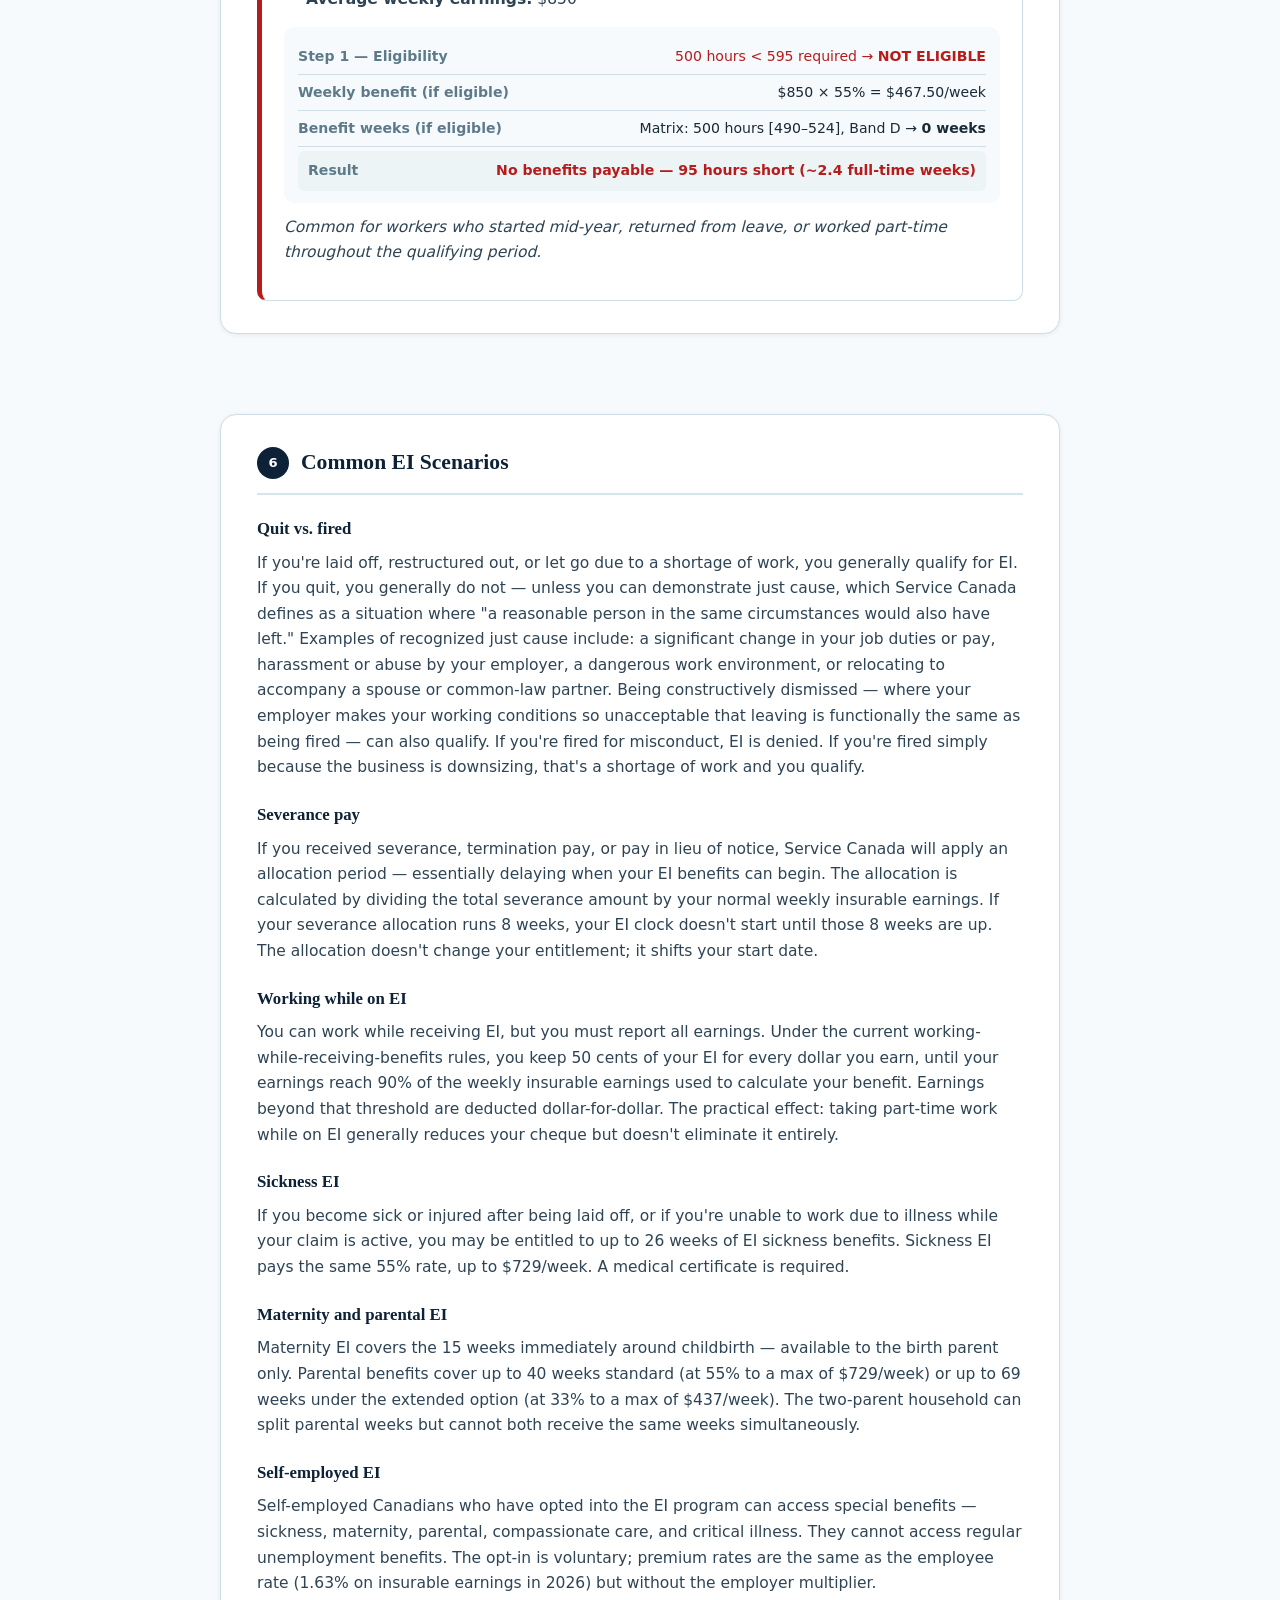
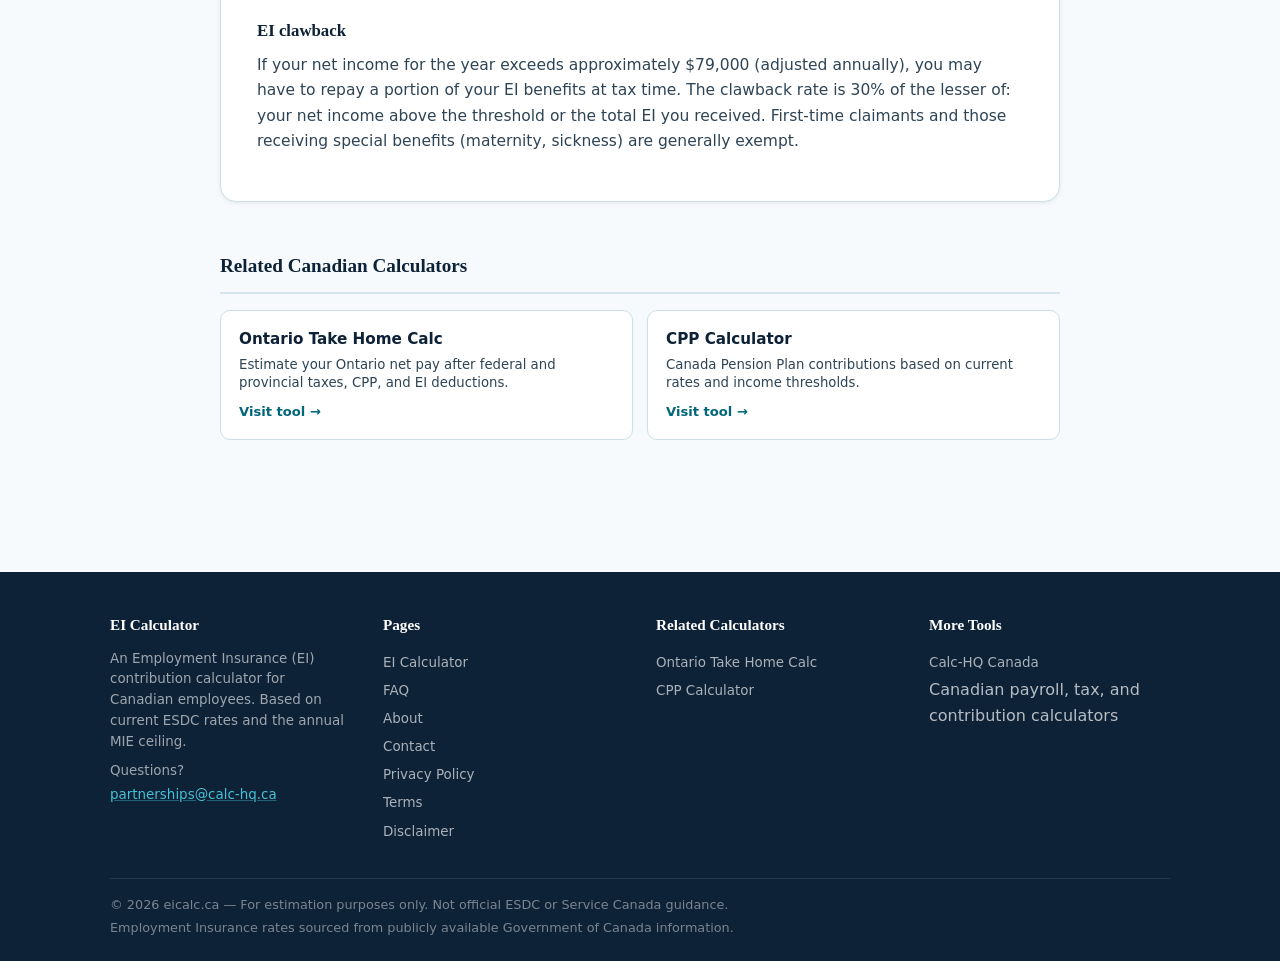
==== commit 2ed196d1: "Rebuild: EI eligibility + benefit estimator (2026) - Replace old contribution calculator with new el" ====
--- a/index.html
+++ b/index.html
@@ -3,18 +3,19 @@
 <head>
   <meta charset="UTF-8" />
   <meta name="viewport" content="width=device-width, initial-scale=1.0" />
-  <title>EI Calculator | EICalc.ca</title>
-  <meta name="description" content="Employment Insurance contribution reference for Canadian employees. Covers insurable earnings, the MIE ceiling, employer multiplier, and annual maximums based on current ESDC rates." />
-  <link rel="canonical" href="https://eicalc.ca/index.html" />
+  <title>EI Eligibility Calculator 2026 — How Many Hours Do You Need? | EICalc.ca</title>
+  <meta name="description" content="Find out how many insurable hours you need for EI and estimate your weekly benefits. Uses 2026 ESDC rates and current Statistics Canada regional unemployment data for all 62 EI regions." />
+  <link rel="canonical" href="https://eicalc.ca/" />
   <link rel="icon" href="data:image/svg+xml,<svg xmlns='http://www.w3.org/2000/svg' viewBox='0 0 100 100'><text y='.9em' font-size='90'>🍁</text></svg>" />
+  <link rel="stylesheet" href="css/style.css" />
 
   <script type="application/ld+json">
   {
     "@context": "https://schema.org",
     "@type": "WebApplication",
-    "name": "EI Calculator",
+    "name": "EI Eligibility and Benefit Estimator",
     "url": "https://eicalc.ca",
-    "description": "Employment Insurance (EI) contribution calculator for Canadian employees. Covers EI deductions, employer contributions, and the MIE ceiling based on current ESDC rates.",
+    "description": "Enter your city or region, insurable hours worked, and average weekly earnings to find out if you qualify for EI and how much you could receive. Uses 2026 ESDC rates and Statistics Canada regional unemployment data.",
     "applicationCategory": "FinanceApplication",
     "operatingSystem": "Any",
     "browserRequirements": "Requires JavaScript",
@@ -25,1115 +26,718 @@
     },
     "creator": {
       "@type": "Organization",
-      "name": "EI Calculator",
+      "name": "EICalc.ca",
       "url": "https://eicalc.ca"
     }
   }
   </script>
 
-  <style>
-    :root {
-      --teal:       #00667a;
-      --teal-dark:  #004f5e;
-      --teal-light: #e0f4f7;
-      --navy:       #0d2137;
-      --navy-mid:   #163652;
-      --slate:      #2e4a60;
-      --mist:       #edf4f6;
-      --mist-dark:  #d4e6eb;
-      --white:      #ffffff;
-      --off-white:  #f7fafc;
-      --text:       #1a2b38;
-      --text-mid:   #2e4455;
-      --text-light: #5c7a8a;
-      --border:     #cddee6;
-      --success:    #0e6e3f;
-      --gold:       #c88a00;
-      --gold-light: #fff8e0;
-      --radius:     10px;
-      --radius-lg:  16px;
-      --shadow-sm:  0 1px 4px rgba(13,33,55,0.08);
-      --shadow-md:  0 4px 16px rgba(13,33,55,0.12);
-      --shadow-lg:  0 8px 32px rgba(13,33,55,0.16);
-      --font-head:  'Georgia', 'Times New Roman', serif;
-      --font-body:  'Segoe UI', system-ui, -apple-system, sans-serif;
-    }
-
-    *, *::before, *::after { box-sizing: border-box; margin: 0; padding: 0; }
-    html { scroll-behavior: smooth; }
-
-    body {
-      font-family: var(--font-body);
-      font-size: 16px;
-      line-height: 1.65;
-      color: var(--text);
-      background: var(--off-white);
-    }
-
-    /* ── Site Header ── */
-    .site-header {
-      background: var(--navy);
-      border-bottom: 3px solid var(--teal);
-      position: sticky;
-      top: 0;
-      z-index: 100;
-      box-shadow: var(--shadow-md);
-    }
-    .header-inner {
-      max-width: 1100px;
-      margin: 0 auto;
-      padding: 0 24px;
-      display: flex;
-      align-items: center;
-      justify-content: space-between;
-      height: 60px;
-    }
-    .site-logo {
-      display: flex;
-      align-items: center;
-      gap: 10px;
-      text-decoration: none;
-    }
-    .logo-maple { font-size: 22px; line-height: 1; }
-    .logo-text {
-      font-family: var(--font-head);
-      font-size: 1.2rem;
-      color: var(--white);
-      font-weight: 700;
-      letter-spacing: -0.01em;
-    }
-    .logo-text span { color: #4dd4e8; }
-    .site-nav { display: flex; gap: 6px; }
-    .site-nav a {
-      color: rgba(255,255,255,0.78);
-      text-decoration: none;
-      font-size: 0.85rem;
-      padding: 6px 12px;
-      border-radius: 6px;
-      transition: all 0.2s;
-    }
-    .site-nav a:hover { background: rgba(255,255,255,0.1); color: #fff; }
-
-    /* ── Hero ── */
-    .hero {
-      background: linear-gradient(135deg, var(--navy) 0%, var(--navy-mid) 55%, var(--slate) 100%);
-      padding: 56px 24px 48px;
-      text-align: center;
-      position: relative;
-      overflow: hidden;
-    }
-    .hero::before {
-      content: '';
-      position: absolute;
-      inset: 0;
-      background: url("data:image/svg+xml,%3Csvg width='60' height='60' viewBox='0 0 60 60' xmlns='http://www.w3.org/2000/svg'%3E%3Cg fill='none' fill-rule='evenodd'%3E%3Cg fill='%23ffffff' fill-opacity='0.025'%3E%3Cpath d='M36 34v-4h-2v4h-4v2h4v4h2v-4h4v-2h-4zm0-30V0h-2v4h-4v2h4v4h2V6h4V4h-4zM6 34v-4H4v4H0v2h4v4h2v-4h4v-2H6zM6 4V0H4v4H0v2h4v4h2V6h4V4H6z'/%3E%3C/g%3E%3C/g%3E%3C/svg%3E");
-    }
-    .hero-inner { position: relative; max-width: 700px; margin: 0 auto; }
-    .hero-badge {
-      display: inline-flex;
-      align-items: center;
-      gap: 6px;
-      background: rgba(0,102,122,0.3);
-      border: 1px solid rgba(77,212,232,0.4);
-      color: #a0eaf5;
-      font-size: 0.78rem;
-      font-weight: 600;
-      letter-spacing: 0.08em;
-      text-transform: uppercase;
-      padding: 4px 14px;
-      border-radius: 20px;
-      margin-bottom: 20px;
-    }
-    .hero h1 {
-      font-family: var(--font-head);
-      font-size: clamp(1.8rem, 4vw, 2.6rem);
-      color: var(--white);
-      line-height: 1.25;
-      margin-bottom: 14px;
-      font-weight: 700;
-    }
-    .hero p {
-      color: rgba(255,255,255,0.72);
-      font-size: 1.05rem;
-      max-width: 560px;
-      margin: 0 auto;
-    }
-
-    /* ── Main Layout ── */
-    .main-content {
-      max-width: 1100px;
-      margin: 0 auto;
-      padding: 0 24px 60px;
-    }
-
-    /* ── Calculator Card ── */
-    .calc-card {
-      background: var(--white);
-      border-radius: var(--radius-lg);
-      box-shadow: var(--shadow-lg);
-      margin: -28px auto 40px;
-      max-width: 860px;
-      overflow: hidden;
-      border: 1px solid var(--border);
-      position: relative;
-      z-index: 10;
-    }
-    .calc-header {
-      background: linear-gradient(90deg, var(--teal) 0%, var(--teal-dark) 100%);
-      padding: 18px 28px;
-      display: flex;
-      align-items: center;
-      gap: 10px;
-    }
-    .calc-header h2 {
-      font-family: var(--font-head);
-      color: var(--white);
-      font-size: 1.15rem;
-      font-weight: 700;
-    }
-    .calc-header .calc-icon { font-size: 1.3rem; }
-
-    .trust-strip {
-      display: flex;
-      align-items: center;
-      gap: 20px;
-      padding: 9px 18px;
-      background: var(--mist);
-      border-bottom: 1px solid var(--mist-dark);
-      font-size: 0.8rem;
-      color: var(--text-light);
-      flex-wrap: wrap;
-    }
-    .trust-strip .ts-item { display: flex; align-items: center; gap: 5px; }
-    .trust-strip .ts-item strong { color: var(--navy); font-weight: 600; }
-    .trust-strip .ts-sep { color: var(--border); }
-
-    .calc-body { padding: 32px 36px; }
-
-    /* Input */
-    .input-group { margin-bottom: 24px; }
-    .input-group label {
-      display: block;
-      font-size: 0.88rem;
-      font-weight: 600;
-      color: var(--navy);
-      margin-bottom: 8px;
-    }
-    .input-group label .label-sub {
-      font-weight: 400;
-      color: var(--text-light);
-      font-size: 0.82rem;
-    }
-    .input-wrap { position: relative; display: flex; align-items: center; }
-    .input-prefix {
-      position: absolute;
-      left: 14px;
-      font-size: 0.95rem;
-      color: var(--text-light);
-      font-weight: 600;
-      pointer-events: none;
-    }
-    .input-wrap input[type="number"] {
-      width: 100%;
-      padding: 13px 14px 13px 30px;
-      border: 2px solid var(--border);
-      border-radius: var(--radius);
-      font-size: 1.05rem;
-      font-family: var(--font-body);
-      color: var(--text);
-      background: var(--off-white);
-      transition: border-color 0.2s, box-shadow 0.2s;
-      -moz-appearance: textfield;
-    }
-    .input-wrap input[type="number"]::-webkit-inner-spin-button,
-    .input-wrap input[type="number"]::-webkit-outer-spin-button { -webkit-appearance: none; }
-    .input-wrap input[type="number"]:focus {
-      outline: none;
-      border-color: var(--teal);
-      box-shadow: 0 0 0 3px rgba(0,102,122,0.12);
-      background: var(--white);
-    }
-
-    /* Calculate Button */
-    .btn-calculate {
-      width: 100%;
-      padding: 16px;
-      background: linear-gradient(135deg, var(--teal) 0%, var(--teal-dark) 100%);
-      color: var(--white);
-      border: none;
-      border-radius: var(--radius);
-      font-size: 1.05rem;
-      font-weight: 700;
-      font-family: var(--font-body);
-      cursor: pointer;
-      letter-spacing: 0.02em;
-      transition: transform 0.15s, box-shadow 0.15s;
-      box-shadow: 0 4px 12px rgba(0,102,122,0.3);
-      margin-top: 8px;
-    }
-    .btn-calculate:hover { transform: translateY(-1px); box-shadow: 0 6px 18px rgba(0,102,122,0.4); }
-    .btn-calculate:active { transform: translateY(0); }
-
-    /* Results */
-    .results-section { display: none; margin-top: 28px; }
-    .results-section.visible { display: block; }
-    .results-divider { height: 1px; background: var(--border); margin-bottom: 24px; }
-    .results-label {
-      font-size: 0.78rem;
-      font-weight: 700;
-      letter-spacing: 0.1em;
-      text-transform: uppercase;
-      color: var(--text-light);
-      margin-bottom: 16px;
-    }
-    .results-grid {
-      display: grid;
-      grid-template-columns: repeat(auto-fit, minmax(180px, 1fr));
-      gap: 14px;
-      margin-bottom: 20px;
-    }
-    .result-item {
-      background: var(--mist);
-      border-radius: var(--radius);
-      padding: 16px 18px;
-      border-left: 4px solid var(--navy);
-    }
-    .result-item.highlight { background: var(--teal-light); border-left-color: var(--teal); }
-    .result-item .r-label {
-      font-size: 0.78rem;
-      font-weight: 600;
-      color: var(--text-light);
-      text-transform: uppercase;
-      letter-spacing: 0.06em;
-      margin-bottom: 6px;
-    }
-    .result-item .r-value {
-      font-size: 1.45rem;
-      font-weight: 700;
-      color: var(--navy);
-      font-family: var(--font-head);
-      line-height: 1;
-    }
-    .result-item.highlight .r-value { color: var(--teal-dark); }
-
-    .results-breakdown {
-      background: var(--off-white);
-      border: 1px solid var(--border);
-      border-radius: var(--radius);
-      padding: 18px 20px;
-      margin-bottom: 20px;
-    }
-    .results-breakdown h4 {
-      font-size: 0.88rem;
-      font-weight: 700;
-      color: var(--navy);
-      margin-bottom: 12px;
-    }
-    .breakdown-row {
-      display: flex;
-      justify-content: space-between;
-      align-items: center;
-      padding: 6px 0;
-      border-bottom: 1px solid var(--border);
-      font-size: 0.9rem;
-    }
-    .breakdown-row:last-child { border-bottom: none; }
-    .breakdown-row .br-label { color: var(--text-mid); }
-    .breakdown-row .br-val { font-weight: 700; color: var(--text); font-family: monospace; font-size: 0.95rem; }
-
-    .results-note {
-      background: var(--gold-light);
-      border: 1px solid #e8cc6a;
-      border-radius: var(--radius);
-      padding: 12px 16px;
-      font-size: 0.83rem;
-      color: #6b4c00;
-      line-height: 1.5;
-      margin-bottom: 20px;
-    }
-
-    /* ── Content Sections ── */
-    .section { max-width: 860px; margin: 0 auto 48px; }
-    .section-header {
-      display: flex;
-      align-items: center;
-      gap: 12px;
-      margin-bottom: 20px;
-      padding-bottom: 14px;
-      border-bottom: 2px solid var(--mist-dark);
-    }
-    .section-number {
-      width: 32px;
-      height: 32px;
-      border-radius: 50%;
-      background: var(--navy);
-      color: var(--white);
-      font-size: 0.82rem;
-      font-weight: 700;
-      display: flex;
-      align-items: center;
-      justify-content: center;
-      flex-shrink: 0;
-    }
-    .section h2 { font-family: var(--font-head); font-size: 1.4rem; color: var(--navy); line-height: 1.3; }
-    .section h3 { font-family: var(--font-head); font-size: 1.1rem; color: var(--navy); margin: 20px 0 10px; }
-    .section p { color: var(--text-mid); margin-bottom: 14px; font-size: 0.97rem; }
-    .section ul, .section ol { color: var(--text-mid); margin-bottom: 14px; padding-left: 24px; }
-    .section li { margin-bottom: 6px; font-size: 0.97rem; }
-
-    /* Info Cards */
-    .info-grid {
-      display: grid;
-      grid-template-columns: repeat(auto-fit, minmax(220px, 1fr));
-      gap: 16px;
-      margin: 20px 0;
-    }
-    .info-card {
-      background: var(--white);
-      border: 1px solid var(--border);
-      border-radius: var(--radius);
-      padding: 20px;
-      box-shadow: var(--shadow-sm);
-    }
-    .info-card .ic-icon { font-size: 1.5rem; margin-bottom: 10px; }
-    .info-card .ic-title { font-size: 0.88rem; font-weight: 700; color: var(--navy); margin-bottom: 6px; }
-    .info-card .ic-desc { font-size: 0.85rem; color: var(--text-mid); line-height: 1.5; }
-
-    /* Example Box */
-    .example-box {
-      background: linear-gradient(135deg, var(--navy) 0%, var(--navy-mid) 100%);
-      border-radius: var(--radius-lg);
-      padding: 28px 32px;
-      color: rgba(255,255,255,0.9);
-      margin: 20px 0;
-    }
-    .example-box h3 { color: var(--white); font-family: var(--font-head); margin-bottom: 16px; }
-    .example-row {
-      display: flex;
-      justify-content: space-between;
-      align-items: center;
-      padding: 8px 0;
-      border-bottom: 1px solid rgba(255,255,255,0.12);
-      font-size: 0.92rem;
-    }
-    .example-row:last-child { border-bottom: none; }
-    .example-row .ex-label { color: rgba(255,255,255,0.72); }
-    .example-row .ex-val { font-weight: 700; color: var(--white); font-family: monospace; }
-    .example-row.total .ex-label { color: rgba(255,255,255,0.9); font-weight: 600; }
-    .example-row.total .ex-val { color: #7ee8f5; font-size: 1.05rem; }
-
-    /* Formula Box */
-    .formula-box {
-      background: var(--white);
-      border: 2px solid var(--navy);
-      border-radius: var(--radius);
-      padding: 22px 24px;
-      margin: 20px 0;
-      font-family: 'Georgia', serif;
-    }
-    .formula-line {
-      padding: 6px 0;
-      border-bottom: 1px dashed var(--mist-dark);
-      font-size: 0.93rem;
-      color: var(--text);
-    }
-    .formula-line:last-child { border-bottom: none; }
-    .formula-line .f-label { color: var(--text-light); font-size: 0.82rem; margin-right: 8px; }
-    .formula-line code {
-      background: var(--mist);
-      padding: 2px 8px;
-      border-radius: 4px;
-      font-size: 0.9rem;
-      color: var(--navy);
-    }
-
-    /* Scenarios Table */
-    .scenarios-table {
-      width: 100%;
-      border-collapse: collapse;
-      background: var(--white);
-      border-radius: var(--radius);
-      overflow: hidden;
-      box-shadow: var(--shadow-sm);
-      margin: 20px 0;
-      font-size: 0.9rem;
-    }
-    .scenarios-table thead { background: var(--navy); color: var(--white); }
-    .scenarios-table th { padding: 12px 16px; text-align: left; font-size: 0.82rem; font-weight: 600; letter-spacing: 0.04em; }
-    .scenarios-table td { padding: 11px 16px; border-bottom: 1px solid var(--border); color: var(--text-mid); }
-    .scenarios-table tbody tr:last-child td { border-bottom: none; }
-    .scenarios-table tbody tr:hover { background: var(--mist); }
-    .scenarios-table td strong { color: var(--text); }
-
-    /* FAQ */
-    .faq-list { margin: 20px 0; }
-    .faq-item {
-      background: var(--white);
-      border: 1px solid var(--border);
-      border-radius: var(--radius);
-      margin-bottom: 10px;
-      overflow: hidden;
-    }
-    .faq-q {
-      width: 100%;
-      background: none;
-      border: none;
-      text-align: left;
-      padding: 16px 20px;
-      font-size: 0.95rem;
-      font-weight: 600;
-      color: var(--navy);
-      cursor: pointer;
-      display: flex;
-      justify-content: space-between;
-      align-items: center;
-      font-family: var(--font-body);
-      gap: 12px;
-    }
-    .faq-q:hover { background: var(--mist); }
-    .faq-arrow { font-size: 0.75rem; transition: transform 0.25s; color: var(--teal); flex-shrink: 0; }
-    .faq-item.open .faq-arrow { transform: rotate(180deg); }
-    .faq-a {
-      display: none;
-      padding: 4px 20px 18px;
-      font-size: 0.9rem;
-      color: var(--text-mid);
-      line-height: 1.6;
-    }
-    .faq-item.open .faq-a { display: block; }
-
-    /* Related calculators */
-    #network-related-calculators {
-      display: grid;
-      grid-template-columns: repeat(auto-fit, minmax(260px, 1fr));
-      gap: 16px;
-      margin-top: 20px;
-    }
-    .related-card {
-      display: flex;
-      flex-direction: column;
-      gap: 6px;
-      background: var(--white);
-      border: 1px solid var(--border);
-      border-radius: var(--radius);
-      padding: 20px;
-      text-decoration: none;
-      transition: border-color 0.2s, box-shadow 0.2s, transform 0.15s;
-      box-shadow: var(--shadow-sm);
-    }
-    .related-card:hover { border-color: var(--teal); box-shadow: var(--shadow-md); transform: translateY(-2px); }
-    .related-card-name { font-weight: 700; color: var(--navy); font-size: 0.95rem; }
-    .related-card-desc { font-size: 0.85rem; color: var(--text-mid); line-height: 1.5; }
-    .related-card-link { font-size: 0.82rem; font-weight: 600; color: var(--teal); margin-top: 4px; }
-
-    /* Disclaimer Banner */
-    .disclaimer-banner {
-      max-width: 860px;
-      margin: 0 auto 32px;
-      background: var(--mist);
-      border: 1px solid var(--mist-dark);
-      border-radius: var(--radius);
-      padding: 14px 20px;
-      font-size: 0.84rem;
-      color: var(--text-light);
-      display: flex;
-      align-items: flex-start;
-      gap: 10px;
-    }
-    .disclaimer-banner .disc-icon { font-size: 1rem; flex-shrink: 0; margin-top: 1px; }
-
-    /* ── Footer ── */
-    .site-footer {
-      background: var(--navy);
-      border-top: 3px solid var(--teal);
-      color: rgba(255,255,255,0.7);
-      margin-top: 60px;
-    }
-    #network-footer { max-width: 1100px; margin: 0 auto; padding: 0 24px; }
-    .footer-grid {
-      display: grid;
-      grid-template-columns: 2fr 1fr 1fr 1fr;
-      gap: 40px;
-      padding: 48px 0 36px;
-    }
-    .footer-col h4 { color: var(--white); font-size: 0.85rem; font-weight: 700; text-transform: uppercase; letter-spacing: 0.08em; margin-bottom: 14px; }
-    .footer-col p { font-size: 0.85rem; line-height: 1.6; margin-bottom: 10px; }
-    .footer-col a { display: block; color: rgba(255,255,255,0.65); text-decoration: none; font-size: 0.85rem; padding: 3px 0; transition: color 0.2s; }
-    .footer-col a:hover { color: var(--white); }
-    .footer-email a { display: inline; color: #7ee8f5; }
-    .footer-hub-desc { display: block; font-size: 0.8rem; color: rgba(255,255,255,0.45); margin-top: 4px; }
-    .footer-bottom { border-top: 1px solid rgba(255,255,255,0.1); padding: 18px 0; font-size: 0.8rem; color: rgba(255,255,255,0.4); text-align: center; }
-    .footer-bottom p { margin: 3px 0; }
-
-    @media (max-width: 768px) {
-      .calc-body { padding: 20px 18px; }
-      .footer-grid { grid-template-columns: 1fr 1fr; gap: 28px; }
-      .site-nav { display: none; }
-      .results-grid { grid-template-columns: 1fr 1fr; }
-      .scenarios-table { font-size: 0.82rem; }
-      .scenarios-table th, .scenarios-table td { padding: 9px 10px; }
-    }
-    @media (max-width: 480px) {
-      .hero { padding: 36px 16px 40px; }
-      .footer-grid { grid-template-columns: 1fr; }
-      .results-grid { grid-template-columns: 1fr; }
-    }
-  </style>
   <script async src="https://pagead2.googlesyndication.com/pagead/js/adsbygoogle.js?client=ca-pub-7744853829365165" crossorigin="anonymous"></script>
 </head>
 <body>
 
-<header class="site-header">
-  <div class="header-inner">
-    <a href="index.html" class="site-logo">
-      <span class="logo-maple">🍁</span>
-      <span class="logo-text">EI<span>Calc</span>.ca</span>
-    </a>
-    <nav class="site-nav">
-      <a href="faq.html">FAQ</a>
-      <a href="about.html">About</a>
-      <a href="contact.html">Contact</a>
-    </nav>
-  </div>
-</header>
-
-<section class="hero">
-  <div class="hero-inner">
-    <div class="hero-badge">🍁 Employment Insurance — Canada</div>
-    <h1>EI Calculator</h1>
-    <p>If you're trying to understand how much Employment Insurance (EI) is deducted from your pay, this calculator gives you a clear estimate based on current contribution rules.</p>
-  </div>
-</section>
-
-<div class="main-content">
-
-  <!-- ══════════════════════════════════════════════
-       SECTION 1 — CALCULATOR TOOL
-  ══════════════════════════════════════════════ -->
-  <div id="calculator" class="section" style="margin-top: 0;">
-    <div class="calc-card">
+  <!-- ── Site Header ── -->
+  <header class="site-header">
+    <div class="header-inner">
+      <a href="index.html" class="site-logo">
+        <span class="logo-maple">🍁</span>
+        <span class="logo-text">EI<span>Calc</span>.ca</span>
+      </a>
+      <nav class="site-nav">
+        <a href="faq.html">FAQ</a>
+        <a href="about.html">About</a>
+        <a href="contact.html">Contact</a>
+      </nav>
+    </div>
+  </header>
+
+  <!-- ── Hero ── -->
+  <section class="hero">
+    <div class="hero-inner">
+      <div class="hero-badge">🇨🇦 2026 ESDC Rates · Updated April 2026</div>
+      <h1>How Many Hours Do You Need for EI?</h1>
+      <p>Enter your city and hours worked — we'll show your regional threshold, eligibility status, and estimated benefits using current Statistics Canada unemployment data.</p>
+    </div>
+  </section>
+
+  <!-- ── Main Content ── -->
+  <main class="main-content">
+
+    <!-- ── Calculator Card ── -->
+    <div class="calc-card" id="calculator">
       <div class="calc-header">
-        <span class="calc-icon">🧮</span>
-        <h2>EI Contribution Calculator</h2>
-      </div>
+        <span class="calc-icon">📋</span>
+        <h2>EI Eligibility and Benefit Estimator</h2>
+      </div>
+
       <div class="trust-strip">
-        <span class="ts-item">📅 <strong id="trust-tax-year">Loading rates…</strong></span>
-        <span class="ts-sep">|</span>
-        <span class="ts-item">🕐 <strong id="trust-last-updated">Loading…</strong></span>
-        <span class="ts-sep">|</span>
-        <span class="ts-item">Estimates only</span>
-      </div>
+        <span class="ts-item"><span>✓</span> <strong>2026 ESDC rates</strong></span>
+        <span class="ts-sep">·</span>
+        <span class="ts-item"><span>✓</span> <strong>62 EI regions</strong></span>
+        <span class="ts-sep">·</span>
+        <span class="ts-item"><span>✓</span> <strong>StatCan April 2026 data</strong></span>
+        <span class="ts-sep">·</span>
+        <span class="ts-item"><span>✓</span> Estimates only — not affiliated with Service Canada</span>
+      </div>
+
       <div class="calc-body">
 
+        <!-- Step 1: Location -->
         <div class="input-group">
-          <label for="income">
-            Annual Insurable Earnings
-            <span class="label-sub"> — Gross employment income eligible for EI (CAD)</span>
+          <label for="location-input">
+            Where do you work?
+            <span class="label-sub"> — Enter your city, neighbourhood, or province</span>
+          </label>
+          <div class="location-wrap">
+            <input
+              type="text"
+              id="location-input"
+              class="location-input"
+              placeholder="e.g. Toronto, Kitchener, Halifax, BC…"
+              autocomplete="off"
+              aria-label="Enter your city or province"
+              aria-autocomplete="list"
+              aria-controls="autocomplete-list"
+            />
+            <div id="autocomplete-list" class="autocomplete-dropdown" role="listbox" aria-label="Region suggestions"></div>
+          </div>
+          <div id="region-confirmed" class="region-confirmed" aria-live="polite"></div>
+        </div>
+
+        <!-- Step 2: Hours Worked -->
+        <div class="input-group">
+          <label for="hours-input">
+            Insurable hours worked
+            <span class="label-sub"> — Total hours in the past 52 weeks (all jobs combined)</span>
           </label>
           <div class="input-wrap">
+            <input
+              type="number"
+              id="hours-input"
+              placeholder="e.g. 700"
+              min="0"
+              max="9999"
+              step="1"
+              aria-label="Hours worked in the past 52 weeks"
+            />
+          </div>
+        </div>
+
+        <!-- Step 3: Average Weekly Earnings -->
+        <div class="input-group">
+          <label for="earnings-input">
+            Average weekly earnings
+            <span class="label-sub"> — Your typical gross weekly pay from insurable employment</span>
+          </label>
+          <div class="input-wrap input-wrap-dollar">
             <span class="input-prefix">$</span>
-            <input type="number" id="income" placeholder="e.g. 55000" min="0" max="9999999" step="100" />
+            <input
+              type="number"
+              id="earnings-input"
+              placeholder="e.g. 900"
+              min="0"
+              max="99999"
+              step="1"
+              aria-label="Average weekly earnings in dollars"
+            />
           </div>
         </div>
 
-        <button class="btn-calculate" onclick="calculateEI()">Calculate EI Contributions</button>
-
-        <!-- Results -->
-        <div class="results-section" id="resultsSection">
+        <!-- CTA -->
+        <button class="btn-calculate" id="btn-check" onclick="runCalculator()">
+          Check My Eligibility
+        </button>
+
+        <!-- Results Card -->
+        <div class="results-section" id="results-section" aria-live="polite">
           <div class="results-divider"></div>
-          <div class="results-label">Your Estimated EI Contributions</div>
-
-          <div class="results-grid" id="resultsGrid">
-            <!-- Populated by JS -->
-          </div>
-
-          <div class="results-breakdown" id="resultsBreakdown">
-            <!-- Populated by JS -->
-          </div>
-
-          <div class="results-note" id="resultsNote">
-            ⚠️ <strong>Estimate Only:</strong> This calculator uses 2026 EI rates. Results are for informational purposes only and do not constitute official ESDC calculations. Actual deductions may vary based on your employment situation and province.
-          </div>
-        </div>
-
-      </div>
+          <div class="results-label">Your EI Estimate</div>
+
+          <div class="eligibility-banner" id="eligibility-banner"></div>
+
+          <div class="results-grid" id="results-grid"></div>
+
+          <div class="results-breakdown" id="results-breakdown"></div>
+
+          <div class="results-note" id="results-note"></div>
+        </div>
+
+      </div><!-- /calc-body -->
+    </div><!-- /calc-card -->
+
+    <!-- Ad unit — after calculator -->
+    <div class="ad-unit ad-inactive" aria-hidden="true">
+      <ins class="adsbygoogle"
+           data-ad-client="ca-pub-7744853829365165"
+           data-ad-format="auto"
+           data-full-width-responsive="true"></ins>
     </div>
-  </div>
-
-  <!-- ══════════════════════════════════════════════
-       SECTION 2 — WHEN THIS CALCULATOR IS USEFUL
-  ══════════════════════════════════════════════ -->
-  <div class="section">
-    <div class="section-header">
-      <div class="section-number">2</div>
-      <h2>When This Calculator Is Useful</h2>
+
+    <!-- ── Authority Sections ── -->
+
+    <!-- Section 1: What This Calculator Does -->
+    <section class="authority-section" id="what-this-does">
+      <div class="section-header">
+        <div class="section-number">1</div>
+        <h2>What This EI Calculator Does</h2>
+      </div>
+      <p>This calculator tells you two things most Canadians need to know the moment they lose a job: whether you have enough insurable hours to qualify for EI, and roughly how much you might receive. You enter your city or region, the number of insurable hours you worked in the past 52 weeks, and your average weekly earnings — the calculator then looks up your regional unemployment rate from Statistics Canada's Labour Force Survey data (updated monthly), determines your qualifying threshold, and estimates your weekly benefit and total duration using the 2026 ESDC rate of 55%, the $68,900 maximum insurable earnings ceiling, and the $729 weekly maximum.</p>
+      <p>This tool does not file a claim, access Service Canada systems, or produce an official eligibility determination. Results are estimates only, based on publicly available ESDC data. EICalc.ca is not affiliated with Service Canada, ESDC, or the Government of Canada.</p>
+    </section>
+
+    <!-- Ad unit — between sections -->
+    <div class="ad-unit ad-inactive" aria-hidden="true">
+      <ins class="adsbygoogle"
+           data-ad-client="ca-pub-7744853829365165"
+           data-ad-format="auto"
+           data-full-width-responsive="true"></ins>
     </div>
-    <p>EI is deducted from every Canadian employee's paycheque throughout the year until the annual maximum is reached. These are the scenarios where knowing the exact amount matters:</p>
-    <div class="info-grid">
-      <div class="info-card">
-        <div class="ic-icon">💼</div>
-        <div class="ic-title">Starting a New Job</div>
-        <div class="ic-desc">Understand your take-home pay by seeing exactly how much EI will be withheld from your paycheque based on your annual salary.</div>
-      </div>
-      <div class="info-card">
-        <div class="ic-icon">📊</div>
-        <div class="ic-title">Reconciling Payroll Deductions Before Filing</div>
-        <div class="ic-desc">Before filing your T1, compare Box 18 of your T4 (EI insurable earnings) against this estimate. A gap beyond a few cents of rounding may reflect multiple employers, a mid-year start, or a payroll error worth confirming.</div>
-      </div>
-      <div class="info-card">
-        <div class="ic-icon">🔍</div>
-        <div class="ic-title">Verifying Paystubs</div>
-        <div class="ic-desc">Cross-check your employer's EI deductions against this estimate to confirm they match the expected rates and annual cap.</div>
-      </div>
-      <div class="info-card">
-        <div class="ic-icon">🎯</div>
-        <div class="ic-title">Comparing Job Offers</div>
-        <div class="ic-desc">When evaluating different salaries or hourly rates, understanding mandatory deductions like EI helps you compare true take-home pay.</div>
-      </div>
-      <div class="info-card">
-        <div class="ic-icon">📅</div>
-        <div class="ic-title">Part-Year Income Estimation</div>
-        <div class="ic-desc">If you started a job mid-year or work seasonally, estimating your EI contributions helps you understand your actual annual net income.</div>
-      </div>
-      <div class="info-card">
-        <div class="ic-icon">🤔</div>
-        <div class="ic-title">EI Contributions and Hours-Based Eligibility</div>
-        <div class="ic-desc">Contributing to EI is a prerequisite for benefits, but eligibility depends on insurable hours worked — not the dollar amount contributed. The minimum hours threshold varies by region and local unemployment rate. This calculator shows your premium; hours tracking is separate.</div>
-      </div>
+
+    <!-- Section 2: How EI Eligibility Works -->
+    <section class="authority-section" id="how-eligibility-works">
+      <div class="section-header">
+        <div class="section-number">2</div>
+        <h2>How EI Eligibility Works in Canada</h2>
+      </div>
+      <p>The core question EI eligibility comes down to is simple: did you work enough insurable hours, and did you lose your job through no fault of your own? Everything else branches from those two points.</p>
+
+      <h3>Insurable hours and the qualifying period</h3>
+      <p>To qualify for regular EI benefits, you need between 420 and 700 insurable hours worked within the 52-week period immediately before your claim start date — or since the start of your last EI claim, whichever is shorter. The exact number of hours you need depends entirely on the unemployment rate in your EI economic region at the time you file. In Toronto, where the current unemployment rate is 8.1%, you need 595 hours. In Quebec City, where unemployment sits at just 2.8%, you need 700 hours. In Northern Manitoba at 27.8%, the threshold drops to 420 hours.</p>
+
+      <h3>What counts as insurable employment</h3>
+      <p>Insurable employment includes most jobs where you receive a T4 — standard employment under a contract of service. Wages, tips, bonuses, and commissions all count toward insurable earnings, up to the $68,900 annual maximum. What generally does not count: self-employment income (unless you've opted into the EI program for self-employed people), casual work for a related employer in certain circumstances, or work performed outside Canada.</p>
+
+      <h3>Reason for separation</h3>
+      <p>You must have lost your job through no fault of your own. This typically means a layoff, elimination of your position, seasonal work ending, or a shortage of work. If you quit, you're generally disqualified unless you can demonstrate "just cause" — for example, leaving due to harassment, unsafe working conditions, or to follow a relocating spouse. Being fired for misconduct also disqualifies you; fired due to a shortage of work or restructuring does not.</p>
+
+      <h3>Part-time and irregular workers</h3>
+      <p>EI counts actual hours worked, not weeks. A part-time worker who puts in 20 hours per week for 30 weeks has 600 hours — potentially enough to qualify in many regions. The system is built around hours precisely because it needs to accommodate non-standard work arrangements. Every insurable hour from every job in the qualifying period counts toward your total.</p>
+
+      <h3>Seasonal workers</h3>
+      <p>Seasonal industries — fish processing, tourism, construction, agriculture — are a major driver of EI claims in Atlantic Canada and rural Quebec. If your work is seasonal by nature and you've historically relied on EI to bridge the off-season, you may qualify for additional weeks of benefits beyond the regular maximum, depending on your region's unemployment rate and your hours accumulated.</p>
+
+      <h3>The one-week waiting period</h3>
+      <p>Once you stop working, EI doesn't start immediately. There's a mandatory one-week waiting period before benefits begin. You still need to file biweekly reports during this period.</p>
+
+      <h3>New and re-entrant workers</h3>
+      <p>As of July 3, 2016, the old higher-hours rule for new entrants and re-entrants was eliminated. If you're entering the workforce for the first time, or returning after an absence, you use the same regional hour thresholds as everyone else — between 420 and 700 hours depending on where you live.</p>
+
+      <h3>Self-employed workers</h3>
+      <p>Self-employed Canadians can opt into the EI program voluntarily, but must register at least 12 months before making a claim and pay premiums during that period. The program covers special benefits (maternity, parental, sickness, compassionate care) but not regular unemployment benefits. A self-employed person who incorporated and paid themselves a T4 salary may qualify under regular rules depending on their specific employment structure.</p>
+    </section>
+
+    <!-- Section 3: Why Your Region Changes Required Hours -->
+    <section class="authority-section" id="why-region-matters">
+      <div class="section-header">
+        <div class="section-number">3</div>
+        <h2>Why Your Region Changes Required Hours</h2>
+      </div>
+      <p>The regional hours system is one of the least-understood parts of EI — and one of the most consequential. The number of hours you need to qualify isn't arbitrary. It's tied directly to the unemployment rate in your EI economic region, which is measured monthly by Statistics Canada using three-month moving averages from the Labour Force Survey (Table 14-10-0354-01).</p>
+
+      <h3>The logic behind the sliding scale</h3>
+      <p>The design principle is economic: in regions where jobs are scarce and unemployment is already high, the EI system requires fewer qualifying hours. This reflects the reality that workers in those areas face genuinely harder labour markets and may have fewer options to accumulate hours. Conversely, in low-unemployment regions where jobs are relatively plentiful, the system requires more hours before benefits kick in, on the theory that workers there had more opportunity to build insurable time.</p>
+
+      <h3>How the bands work in practice</h3>
+      <p>There are nine unemployment rate bands, each mapped to a required-hours threshold. At 6% and under, you need 700 hours — the highest bar in the system. The threshold drops by 35 hours for each roughly one-percentage-point increase in the regional rate, all the way down to 420 hours when unemployment exceeds 13%.</p>
+
+      <div class="threshold-table-wrap">
+        <table class="threshold-table">
+          <thead>
+            <tr>
+              <th>Regional Unemployment Rate</th>
+              <th>Required Hours</th>
+            </tr>
+          </thead>
+          <tbody>
+            <tr><td>6% and under</td><td>700 hours</td></tr>
+            <tr><td>6.1% to 7.0%</td><td>665 hours</td></tr>
+            <tr><td>7.1% to 8.0%</td><td>630 hours</td></tr>
+            <tr><td>8.1% to 9.0%</td><td>595 hours</td></tr>
+            <tr><td>9.1% to 10.0%</td><td>560 hours</td></tr>
+            <tr><td>10.1% to 11.0%</td><td>525 hours</td></tr>
+            <tr><td>11.1% to 12.0%</td><td>490 hours</td></tr>
+            <tr><td>12.1% to 13.0%</td><td>455 hours</td></tr>
+            <tr><td>More than 13%</td><td>420 hours</td></tr>
+          </tbody>
+        </table>
+      </div>
+
+      <h3>Three real comparisons</h3>
+
+      <div class="comparison-grid">
+        <div class="comparison-card">
+          <div class="comp-region">Quebec City, QC</div>
+          <div class="comp-rate">2.8% unemployment</div>
+          <div class="comp-hours">700 hours required</div>
+          <p>One of the lowest unemployment rates in Canada. A full-time worker at 40 hours per week needs roughly 17.5 weeks to hit the 700-hour threshold.</p>
+        </div>
+        <div class="comparison-card">
+          <div class="comp-region">Toronto, ON</div>
+          <div class="comp-rate">8.1% unemployment</div>
+          <div class="comp-hours">595 hours required</div>
+          <p>Falls in the 8.1–9.0% band. A full-time worker hits 595 hours in about 14.9 weeks. Kitchener (8.2%) and London (9.0%) share the same threshold.</p>
+        </div>
+        <div class="comparison-card">
+          <div class="comp-region">Northern Manitoba</div>
+          <div class="comp-rate">27.8% unemployment</div>
+          <div class="comp-hours">420 hours required</div>
+          <p>The highest unemployment rate of any EI region in Canada. Workers in Thompson and Churchill need only 420 hours — approximately 10.5 full-time weeks.</p>
+        </div>
+      </div>
+
+      <h3>The regional rate is set at time of filing</h3>
+      <p>The unemployment rate used to determine your required hours is the rate in your region when you file your claim — not when you were laid off. In practice, apply as quickly as possible after your last day of work.</p>
+
+      <h3>What counts as your region</h3>
+      <p>Canada is divided into 62 EI economic regions. These don't match provincial boundaries. The City of Toronto is its own EI region. Kitchener is its own region. The Niagara Peninsula is separate from Hamilton. Eastern Nova Scotia (Cape Breton and surrounding area) is distinct from Halifax. If you live in Burnaby, you're in the Vancouver EI region (6.3% → 665 hours). If you live in Kelowna, you're in Southern Interior British Columbia — a different region with a 7.9% rate requiring 630 hours. EICalc.ca maps city names directly to their EI regions so you skip the lookup.</p>
+    </section>
+
+    <!-- Ad unit — between sections -->
+    <div class="ad-unit ad-inactive" aria-hidden="true">
+      <ins class="adsbygoogle"
+           data-ad-client="ca-pub-7744853829365165"
+           data-ad-format="auto"
+           data-full-width-responsive="true"></ins>
     </div>
-  </div>
-
-  <!-- ══════════════════════════════════════════════
-       SECTION 3 — WHAT THIS CALCULATOR DOES
-  ══════════════════════════════════════════════ -->
-  <div class="section">
-    <div class="section-header">
-      <div class="section-number">3</div>
-      <h2>What This Calculator Does</h2>
+
+    <!-- Section 4: How EI Benefits Are Calculated -->
+    <section class="authority-section" id="how-benefits-calculated">
+      <div class="section-header">
+        <div class="section-number">4</div>
+        <h2>How EI Benefits Are Calculated</h2>
+      </div>
+      <p>The basic math is straightforward: EI pays you 55% of your average insurable weekly earnings, up to a weekly maximum of $729 (based on the 2026 maximum insurable earnings of $68,900). But the way "average weekly earnings" is defined — using a best-weeks calculation rather than a simple average — is where most people's estimates go wrong.</p>
+
+      <h3>The 55% rule</h3>
+      <p>Take your average insurable weekly earnings and multiply by 0.55. If you normally earned $900 per week, your estimated benefit is $495 per week. If you earned $1,800 per week, you'd calculate $990 — but that gets capped at $729. The $729 ceiling applies to everyone earning more than approximately $1,325 per week in insurable income.</p>
+
+      <h3>Best-weeks calculation</h3>
+      <p>Service Canada doesn't take a simple average of everything you earned. It looks at your best weeks — the weeks in your qualifying period where you earned the most. The number of weeks used depends on your region's unemployment rate. In regions with unemployment above 13%, Service Canada uses your best 14 weeks. In regions at 6% or under, it uses your best 22 weeks. Toronto at 8.1% uses the best 19 weeks. This matters if your earnings were uneven: several high-earning weeks can significantly increase your calculated benefit.</p>
+
+      <div class="threshold-table-wrap">
+        <table class="threshold-table">
+          <thead>
+            <tr>
+              <th>Regional Unemployment Rate</th>
+              <th>Best Weeks Used</th>
+            </tr>
+          </thead>
+          <tbody>
+            <tr><td>6% or less</td><td>22 weeks</td></tr>
+            <tr><td>6.1% to 7%</td><td>21 weeks</td></tr>
+            <tr><td>7.1% to 8%</td><td>20 weeks</td></tr>
+            <tr><td>8.1% to 9%</td><td>19 weeks</td></tr>
+            <tr><td>9.1% to 10%</td><td>18 weeks</td></tr>
+            <tr><td>10.1% to 11%</td><td>17 weeks</td></tr>
+            <tr><td>11.1% to 12%</td><td>16 weeks</td></tr>
+            <tr><td>12.1% to 13%</td><td>15 weeks</td></tr>
+            <tr><td>13.1% or more</td><td>14 weeks</td></tr>
+          </tbody>
+        </table>
+      </div>
+
+      <h3>How duration is determined</h3>
+      <p>Your number of benefit weeks isn't fixed — it comes from a 41-row, 12-column matrix published by Service Canada, which EICalc.ca replicates exactly. The matrix cross-references your total insurable hours against your regional unemployment rate band. A Toronto worker with 700 hours qualifies for 20 benefit weeks. That same worker with 1,000 hours qualifies for 24 weeks. In Eastern Nova Scotia, where unemployment is 10.6%, 700 hours yields 24 weeks.</p>
+
+      <h3>The maximum is 45 weeks</h3>
+      <p>No matter how many hours you've accumulated or how high your region's unemployment rate, the absolute ceiling is 45 weeks of regular benefits. The minimum is 14 weeks, which applies to workers in the lowest-unemployment regions with the fewest qualifying hours.</p>
+
+      <h3>The family supplement</h3>
+      <p>If your net family income is $25,921 or less per year, you have dependent children, and you or your spouse receive the Canada Child Benefit, you may qualify for the EI family supplement. This can push your benefit rate up to 80% of average insurable earnings. Only one spouse can claim the supplement if both are on EI simultaneously.</p>
+
+      <h3>EI is taxable income</h3>
+      <p>EI benefits are fully taxable at both the federal and provincial level. Your T4E slip at tax time will show the total EI received. If you received a large severance payout and also collected EI in the same year, you may owe additional tax at filing.</p>
+    </section>
+
+    <!-- Section 5: Example EI Calculations -->
+    <section class="authority-section" id="example-calculations">
+      <div class="section-header">
+        <div class="section-number">5</div>
+        <h2>Example EI Calculations</h2>
+      </div>
+      <p>Three fully worked examples using exact EICalc.calculate() logic and verified 2026 rates.</p>
+
+      <!-- Example 1 -->
+      <div class="example-card example-pass">
+        <div class="example-label example-label-pass">✓ Qualifies</div>
+        <h3>Example 1 — Toronto Software QA Analyst, Laid Off</h3>
+        <ul class="example-inputs">
+          <li><strong>Region:</strong> Toronto, Ontario</li>
+          <li><strong>Regional unemployment rate:</strong> 8.1%</li>
+          <li><strong>Rate band:</strong> 8.1–9.0% (Band D)</li>
+          <li><strong>Hours worked:</strong> 700</li>
+          <li><strong>Average weekly earnings:</strong> $900</li>
+        </ul>
+        <div class="example-steps">
+          <div class="step"><span class="step-label">Step 1 — Eligibility</span><span class="step-value">700 hours ≥ 595 required → <strong>ELIGIBLE</strong></span></div>
+          <div class="step"><span class="step-label">Step 2 — Weekly benefit</span><span class="step-value">$900 × 55% = $495.00/week (under $729 cap)</span></div>
+          <div class="step"><span class="step-label">Step 3 — Benefit weeks</span><span class="step-value">Matrix: 700 hours, Band D → <strong>20 weeks</strong></span></div>
+          <div class="step step-total"><span class="step-label">Total estimated benefits</span><span class="step-value"><strong>$495.00 × 20 = $9,900.00</strong></span></div>
+        </div>
+      </div>
+
+      <!-- Example 2 -->
+      <div class="example-card example-pass">
+        <div class="example-label example-label-pass">✓ Qualifies</div>
+        <h3>Example 2 — Eastern Nova Scotia Fish Plant Worker, Seasonal</h3>
+        <ul class="example-inputs">
+          <li><strong>Region:</strong> Eastern Nova Scotia (Cape Breton)</li>
+          <li><strong>Regional unemployment rate:</strong> 10.6%</li>
+          <li><strong>Rate band:</strong> 10.1–11.0% (Band F)</li>
+          <li><strong>Hours worked:</strong> 600</li>
+          <li><strong>Average weekly earnings:</strong> $750</li>
+        </ul>
+        <div class="example-steps">
+          <div class="step"><span class="step-label">Step 1 — Eligibility</span><span class="step-value">600 hours ≥ 525 required → <strong>ELIGIBLE</strong></span></div>
+          <div class="step"><span class="step-label">Step 2 — Weekly benefit</span><span class="step-value">$750 × 55% = $412.50/week (under $729 cap)</span></div>
+          <div class="step"><span class="step-label">Step 3 — Benefit weeks</span><span class="step-value">Matrix: 600 hours [595–629], Band F → <strong>22 weeks</strong></span></div>
+          <div class="step step-total"><span class="step-label">Total estimated benefits</span><span class="step-value"><strong>$412.50 × 22 = $9,075.00</strong></span></div>
+        </div>
+        <p class="example-note">This seasonal worker qualifies with fewer required hours than a Toronto worker — Eastern Nova Scotia's 10.6% unemployment reflects a fundamentally harder labour market. The $9,075 estimate bridges the off-season.</p>
+      </div>
+
+      <!-- Example 3 -->
+      <div class="example-card example-fail">
+        <div class="example-label example-label-fail">✗ Does Not Qualify</div>
+        <h3>Example 3 — Kitchener Retail Worker, Insufficient Hours</h3>
+        <ul class="example-inputs">
+          <li><strong>Region:</strong> Kitchener, Ontario</li>
+          <li><strong>Regional unemployment rate:</strong> 8.2%</li>
+          <li><strong>Rate band:</strong> 8.1–9.0% (Band D)</li>
+          <li><strong>Hours worked:</strong> 500</li>
+          <li><strong>Average weekly earnings:</strong> $850</li>
+        </ul>
+        <div class="example-steps">
+          <div class="step step-fail"><span class="step-label">Step 1 — Eligibility</span><span class="step-value">500 hours &lt; 595 required → <strong>NOT ELIGIBLE</strong></span></div>
+          <div class="step"><span class="step-label">Weekly benefit (if eligible)</span><span class="step-value">$850 × 55% = $467.50/week</span></div>
+          <div class="step"><span class="step-label">Benefit weeks (if eligible)</span><span class="step-value">Matrix: 500 hours [490–524], Band D → <strong>0 weeks</strong></span></div>
+          <div class="step step-total step-fail"><span class="step-label">Result</span><span class="step-value"><strong>No benefits payable — 95 hours short (~2.4 full-time weeks)</strong></span></div>
+        </div>
+        <p class="example-note">Common for workers who started mid-year, returned from leave, or worked part-time throughout the qualifying period.</p>
+      </div>
+    </section>
+
+    <!-- Ad unit — between sections -->
+    <div class="ad-unit ad-inactive" aria-hidden="true">
+      <ins class="adsbygoogle"
+           data-ad-client="ca-pub-7744853829365165"
+           data-ad-format="auto"
+           data-full-width-responsive="true"></ins>
     </div>
-    <p id="what-it-does-intro">The calculator applies the current EI contribution rate to your insurable earnings, up to the yearly maximum contribution limit set by the government.</p>
-    <p>The calculation returns three values:</p>
-    <ul>
-      <li><strong>Employee EI Contribution:</strong> The EI amount deducted from your paycheque by your employer and remitted to the government on your behalf. This is the amount that directly affects your take-home pay.</li>
-      <li><strong>Employer EI Contribution:</strong> The amount your employer contributes on top of your deduction — equal to 1.4 times your employee contribution. This is an additional cost borne by the employer and does not come from your wages.</li>
-      <li><strong>Total EI Contribution:</strong> The combined amount flowing into the EI program annually from both you and your employer.</li>
-    </ul>
-    <p>Everything runs in your browser. No data leaves your device.</p>
-    <div class="disclaimer-banner">
-      <span class="disc-icon">ℹ️</span>
-      <span>Rates sourced from publicly available ESDC publications.</span>
+
+    <!-- Section 6: Common EI Scenarios -->
+    <section class="authority-section" id="common-scenarios">
+      <div class="section-header">
+        <div class="section-number">6</div>
+        <h2>Common EI Scenarios</h2>
+      </div>
+
+      <h3>Quit vs. fired</h3>
+      <p>If you're laid off, restructured out, or let go due to a shortage of work, you generally qualify for EI. If you quit, you generally do not — unless you can demonstrate just cause, which Service Canada defines as a situation where "a reasonable person in the same circumstances would also have left." Examples of recognized just cause include: a significant change in your job duties or pay, harassment or abuse by your employer, a dangerous work environment, or relocating to accompany a spouse or common-law partner. Being constructively dismissed — where your employer makes your working conditions so unacceptable that leaving is functionally the same as being fired — can also qualify. If you're fired for misconduct, EI is denied. If you're fired simply because the business is downsizing, that's a shortage of work and you qualify.</p>
+
+      <h3>Severance pay</h3>
+      <p>If you received severance, termination pay, or pay in lieu of notice, Service Canada will apply an allocation period — essentially delaying when your EI benefits can begin. The allocation is calculated by dividing the total severance amount by your normal weekly insurable earnings. If your severance allocation runs 8 weeks, your EI clock doesn't start until those 8 weeks are up. The allocation doesn't change your entitlement; it shifts your start date.</p>
+
+      <h3>Working while on EI</h3>
+      <p>You can work while receiving EI, but you must report all earnings. Under the current working-while-receiving-benefits rules, you keep 50 cents of your EI for every dollar you earn, until your earnings reach 90% of the weekly insurable earnings used to calculate your benefit. Earnings beyond that threshold are deducted dollar-for-dollar. The practical effect: taking part-time work while on EI generally reduces your cheque but doesn't eliminate it entirely.</p>
+
+      <h3>Sickness EI</h3>
+      <p>If you become sick or injured after being laid off, or if you're unable to work due to illness while your claim is active, you may be entitled to up to 26 weeks of EI sickness benefits. Sickness EI pays the same 55% rate, up to $729/week. A medical certificate is required.</p>
+
+      <h3>Maternity and parental EI</h3>
+      <p>Maternity EI covers the 15 weeks immediately around childbirth — available to the birth parent only. Parental benefits cover up to 40 weeks standard (at 55% to a max of $729/week) or up to 69 weeks under the extended option (at 33% to a max of $437/week). The two-parent household can split parental weeks but cannot both receive the same weeks simultaneously.</p>
+
+      <h3>Self-employed EI</h3>
+      <p>Self-employed Canadians who have opted into the EI program can access special benefits — sickness, maternity, parental, compassionate care, and critical illness. They cannot access regular unemployment benefits. The opt-in is voluntary; premium rates are the same as the employee rate (1.63% on insurable earnings in 2026) but without the employer multiplier.</p>
+
+      <h3>EI clawback</h3>
+      <p>If your net income for the year exceeds approximately $79,000 (adjusted annually), you may have to repay a portion of your EI benefits at tax time. The clawback rate is 30% of the lesser of: your net income above the threshold or the total EI you received. First-time claimants and those receiving special benefits (maternity, sickness) are generally exempt.</p>
+    </section>
+
+    <!-- ── Related Calculators ── -->
+    <section class="related-section">
+      <h2 class="related-heading">Related Canadian Calculators</h2>
+      <div id="network-related-calculators" class="related-grid"></div>
+    </section>
+
+    <!-- Ad unit — before footer -->
+    <div class="ad-unit ad-inactive" aria-hidden="true">
+      <ins class="adsbygoogle"
+           data-ad-client="ca-pub-7744853829365165"
+           data-ad-format="auto"
+           data-full-width-responsive="true"></ins>
     </div>
-  </div>
-
-  <!-- ══════════════════════════════════════════════
-       SECTION 4 — EXAMPLE CALCULATION
-  ══════════════════════════════════════════════ -->
-  <div class="section">
-    <div class="section-header">
-      <div class="section-number">4</div>
-      <h2>Example Calculation</h2>
-    </div>
-    <p id="example-calc-intro"><!-- Populated by JS --></p>
-    <div class="example-box" id="example-calc-box"><!-- Populated by JS --></div>
-    <p id="example-calc-outro"><!-- Populated by JS --></p>
-  </div>
-
-  <!-- ══════════════════════════════════════════════
-       SECTION 5 — FORMULA
-  ══════════════════════════════════════════════ -->
-  <div class="section">
-    <div class="section-header">
-      <div class="section-number">5</div>
-      <h2>Formula</h2>
-    </div>
-    <p>ESDC defines insurable earnings as gross employment income up to the Maximum Insurable Earnings (MIE) ceiling. The employee rate is applied to the lesser of your actual earnings or the MIE.</p>
-    <div class="formula-box" id="formula-box"><!-- Populated by JS --></div>
-    <p id="formula-note"><!-- Populated by JS --></p>
-  </div>
-
-  <!-- ══════════════════════════════════════════════
-       SECTION 6 — CALCULATION METHODOLOGY
-  ══════════════════════════════════════════════ -->
-  <div class="section">
-    <div class="section-header">
-      <div class="section-number">6</div>
-      <h2>Calculation Methodology</h2>
-    </div>
-    <p id="methodology-intro"><!-- Populated by JS --></p>
-    <h3>Rates and Thresholds Used</h3>
-    <ul id="methodology-rates"><!-- Populated by JS --></ul>
-    <h3>Scope and Limitations</h3>
-    <ul>
-      <li>Not all income is insurable. This calculator treats all entered income as insurable — see the Understanding section for what qualifies.</li>
-      <li>The calculator models full-year employment. If you started or ended employment mid-year, your actual EI deductions will reflect only the portion of the year worked.</li>
-      <li>Self-employed Canadians who have opted into the EI program for special benefits pay different rates and rules — this calculator models the standard employee deduction only.</li>
-      <li>Employees in Quebec pay into the Quebec Parental Insurance Plan (QPIP) and have a reduced EI rate. This calculator uses the standard non-Quebec employee rate.</li>
-    </ul>
-    <h3>Rounding</h3>
-    <p>All monetary outputs are rounded to the nearest cent. Per-period payroll rounding may cause minor differences between this annual estimate and the sum of your actual per-paycheque deductions.</p>
-    <h3>Quebec Note</h3>
-    <p>Quebec employees pay a reduced EI employee rate because they contribute separately to QPIP, which provides maternity and parental benefits. If you are a Quebec resident, your actual EI deductions will be lower than this estimate.</p>
-  </div>
-
-  <!-- ══════════════════════════════════════════════
-       SECTION 7 — EXAMPLE SCENARIOS
-  ══════════════════════════════════════════════ -->
-  <div class="section">
-    <div class="section-header">
-      <div class="section-number">7</div>
-      <h2>Example Scenarios</h2>
-    </div>
-    <p id="scenarios-intro"><!-- Populated by JS --></p>
-    <div id="scenarios-table-wrap"><!-- Populated by JS --></div>
-    <p id="scenarios-outro"><!-- Populated by JS --></p>
-  </div>
-
-  <!-- ══════════════════════════════════════════════
-       SECTION 8 — UNDERSTANDING
-  ══════════════════════════════════════════════ -->
-  <div class="section">
-    <div class="section-header">
-      <div class="section-number">8</div>
-      <h2>Understanding</h2>
-    </div>
-    <h3>Your Employee Contribution</h3>
-    <p>This is the dollar amount deducted from your gross pay each pay period and remitted to the government by your employer. You will see this as "EI" or "EI Premiums" on your paystub. Deductions continue throughout the year until you reach the annual maximum. Once reached, no further EI is deducted for the remainder of that calendar year.</p>
-    <h3>The Employer Contribution</h3>
-    <p id="understanding-employer"><!-- Populated by JS --></p>
-    <h3>Maximum Insurable Earnings (MIE)</h3>
-    <p id="understanding-mie"><!-- Populated by JS --></p>
-    <h3>What Counts as Insurable Earnings?</h3>
-    <p>Insurable earnings generally include wages, salaries, commissions, tips, and most other employment income paid to employees. Not all income is insurable — for example, income from self-employment (unless you've opted in), investment income, rental income, and certain pension payments are not subject to EI deductions. EI applies to employment income as defined under the Employment Insurance Act.</p>
-    <h3>What Happens When You Reach the Annual Maximum</h3>
-    <p id="understanding-max"><!-- Populated by JS --></p>
-    <h3>EI Contributions and Benefit Eligibility</h3>
-    <p>Making EI contributions does not automatically entitle you to EI benefits. Eligibility for EI benefits depends on additional factors: you must have worked a minimum number of insurable hours in the past year (which varies by region and the unemployment rate in your area), you must be unemployed through no fault of your own, and you must be available and actively looking for work. Contributing to EI is a necessary condition, but not the only one.</p>
-  </div>
-
-  <!-- ══════════════════════════════════════════════
-       SECTION 9 — COMMON SCENARIOS
-  ══════════════════════════════════════════════ -->
-  <div class="section">
-    <div class="section-header">
-      <div class="section-number">9</div>
-      <h2>Common Scenarios</h2>
-    </div>
-    <h3>Salaried Employee Under the MIE</h3>
-    <p id="scenario-under-mie"><!-- Populated by JS --></p>
-    <h3>Salaried Employee at or Above the MIE</h3>
-    <p id="scenario-at-mie"><!-- Populated by JS --></p>
-    <h3>Part-Year or Seasonal Employee</h3>
-    <p>An employee who works for only part of the year will pay EI on their actual insurable earnings for that period. If, for example, you earned $30,000 over six months, your EI contribution would be calculated on $30,000 — not a full-year annualized figure. Your employer deducts EI each pay period regardless of how long you've been employed. If you leave employment before reaching the annual maximum, your total contributions for the year will simply reflect what was deducted during your working period.</p>
-    <h3>Hourly Employee with Variable Income</h3>
-    <p>For hourly workers, EI is deducted from each paycheque based on that period's insurable earnings. The rate is consistent regardless of whether you work full-time or part-time hours. Periods of reduced hours simply mean less EI deducted that period.</p>
-    <h3>Higher-Income Employee Hitting the Cap</h3>
-    <p id="scenario-high-income"><!-- Populated by JS --></p>
-  </div>
-
-  <!-- ══════════════════════════════════════════════
-       SECTION 10 — FAQ
-  ══════════════════════════════════════════════ -->
-  <div class="section">
-    <div class="section-header">
-      <div class="section-number">10</div>
-      <h2>FAQ</h2>
-    </div>
-    <div class="faq-list">
-      <div class="faq-item">
-        <button class="faq-q" onclick="toggleFaq(this)">What counts as insurable earnings? <span class="faq-arrow">▼</span></button>
-        <div class="faq-a">Insurable earnings include wages, salaries, commissions, tips, and most other employment income paid under a contract of service. Investment income, rental income, pension payments, and self-employment income (unless you've opted in) are not insurable and are not subject to EI deductions.</div>
-      </div>
-      <div class="faq-item">
-        <button class="faq-q" onclick="toggleFaq(this)">Does this include EI contribution limits? <span class="faq-arrow">▼</span></button>
-        <div class="faq-a" id="faq-mie">The calculator applies the 2026 Maximum Insurable Earnings (MIE) ceiling. Earnings above this threshold are not subject to EI, and your annual contribution is capped at the published maximum. The MIE is set annually by ESDC.</div>
-      </div>
-      <div class="faq-item">
-        <button class="faq-q" onclick="toggleFaq(this)">Why is my EI deduction different from what the calculator shows? <span class="faq-arrow">▼</span></button>
-        <div class="faq-a" id="faq-accuracy">A few things can cause a difference: Quebec residency (lower rate applies), per-period payroll rounding, having multiple employers, or earning income types that aren't fully insurable. This calculator assumes full-year standard employment and uses the non-Quebec rate.</div>
-      </div>
-      <div class="faq-item">
-        <button class="faq-q" onclick="toggleFaq(this)">Can EI rates change yearly? <span class="faq-arrow">▼</span></button>
-        <div class="faq-a">Yes. ESDC sets the EI premium rate and the Maximum Insurable Earnings each year. Both figures typically change annually and are published in the fall for the following calendar year. This calculator reflects the rates currently in effect for 2026.</div>
-      </div>
-    </div>
-    <p style="margin-top: 16px; font-size: 0.88rem; color: var(--text-light);">More detailed questions about EI rules, self-employment, overpayments, and provincial differences are covered on the <a href="faq.html" style="color: var(--teal);">full FAQ page</a>.</p>
-  </div>
-
-  <!-- ══════════════════════════════════════════════
-       SECTION 11 — RELATED CALCULATORS
-  ══════════════════════════════════════════════ -->
-  <div class="section">
-    <div class="section-header">
-      <div class="section-number">11</div>
-      <h2>Related Calculators</h2>
-    </div>
-    <p>EI contributions are one piece of your total Canadian payroll deductions. These related tools help you build a complete picture of your take-home pay and employment costs:</p>
-    <div id="network-related-calculators">
-      <!-- Populated by network.js -->
-    </div>
-  </div>
-
-</div><!-- /main-content -->
-
-<footer class="site-footer">
-  <div id="network-footer"><!-- Populated by network.js --></div>
-</footer>
-
-<script src="js/network.js"></script>
-<script>
-  // ════════════════════════════════════════════════════════════════
-  // EI_CONFIG — SINGLE SOURCE OF TRUTH FOR ALL ANNUAL RATE VALUES
-  //
-  // TO UPDATE FOR A NEW TAX YEAR:
-  //   1. Change TAX_YEAR to the new year
-  //   2. Update LAST_UPDATED to today's date
-  //   3. Update MIE, EMPLOYEE_RATE, and MAX values
-  //      to the values published by ESDC for that year
-  //   4. No other changes required
-  // ════════════════════════════════════════════════════════════════
-  const EI_CONFIG = {
-    TAX_YEAR:               2026,
-    LAST_UPDATED:           "March 30, 2026",
-
-    // ── Earnings Ceiling ──────────────────────────────────────────
-    MIE:                    68900,     // Maximum Insurable Earnings 2026
-
-    // ── Employee Rate ─────────────────────────────────────────────
-    EMPLOYEE_RATE:          0.0163,    // 1.63% employee premium rate
-
-    // ── Employer Multiplier ───────────────────────────────────────
-    EMPLOYER_MULTIPLIER:    1.4,       // Employer pays 1.4× employee premium
-
-    // ── Derived (do not change) ───────────────────────────────────
-    get EMPLOYER_RATE() { return parseFloat((this.EMPLOYEE_RATE * this.EMPLOYER_MULTIPLIER).toFixed(4)); },
-
-    // ── Official 2026 Published Maximums ─────────────────────────
-    MAX_EMPLOYEE_CONTRIBUTION:  1123.07,   // 68900 × 1.63%
-    get MAX_EMPLOYER_CONTRIBUTION() { return parseFloat((this.MAX_EMPLOYEE_CONTRIBUTION * this.EMPLOYER_MULTIPLIER).toFixed(2)); },
-    get MAX_TOTAL_CONTRIBUTION()   { return parseFloat((this.MAX_EMPLOYEE_CONTRIBUTION + this.MAX_EMPLOYEE_CONTRIBUTION * this.EMPLOYER_MULTIPLIER).toFixed(2)); },
-  };
-  // ════════════════════════════════════════════════════════════════
-
-  document.addEventListener('DOMContentLoaded', function () {
-    const C = EI_CONFIG;
-    const f   = n => '$' + n.toFixed(2).replace(/\B(?=(\d{3})+(?!\d))/g, ',');
-    const pct = r => (r * 100).toFixed(2) + '%';
-
-    // Trust strip
-    const trustYear = document.getElementById('trust-tax-year');
-    const trustDate = document.getElementById('trust-last-updated');
-    if (trustYear) trustYear.textContent = `Using ${C.TAX_YEAR} EI rates`;
-    if (trustDate) trustDate.textContent = `Last updated: ${C.LAST_UPDATED}`;
-
-    // Hero year
-    const heroYear = document.getElementById('hero-year');
-    if (heroYear) heroYear.textContent = C.TAX_YEAR;
-
-    // What it does intro
-    const wtdIntro = document.getElementById('what-it-does-intro');
-    // what-it-does-intro is set in static HTML
-
-    // Formula box
-    const formulaBox = document.getElementById('formula-box');
-    if (formulaBox) {
-      formulaBox.innerHTML = `
-        <div class="formula-line"><span class="f-label">Step 1:</span> <code>Insurable Earnings = min(Annual Income, MIE)</code></div>
-        <div class="formula-line"><span class="f-label">Step 2:</span> <code>Employee EI = Insurable Earnings × ${pct(C.EMPLOYEE_RATE)}</code></div>
-        <div class="formula-line"><span class="f-label">Step 3:</span> <code>Employer EI = Employee EI × ${C.EMPLOYER_MULTIPLIER}</code></div>
-        <div class="formula-line"><span class="f-label">Step 4:</span> <code>Total EI = Employee EI + Employer EI</code></div>
-        <div class="formula-line"><span class="f-label">${C.TAX_YEAR} MIE:</span> <code>${f(C.MIE)}</code></div>
-        <div class="formula-line"><span class="f-label">Employee Rate:</span> <code>${pct(C.EMPLOYEE_RATE)}</code></div>
-        <div class="formula-line"><span class="f-label">Employer Multiplier:</span> <code>${C.EMPLOYER_MULTIPLIER}× employee premium</code></div>
-        <div class="formula-line"><span class="f-label">Max Employee Contribution:</span> <code>${f(C.MAX_EMPLOYEE_CONTRIBUTION)}</code></div>
-        <div class="formula-line"><span class="f-label">Max Employer Contribution:</span> <code>${f(C.MAX_EMPLOYER_CONTRIBUTION)}</code></div>
-      `;
+
+  </main><!-- /main-content -->
+
+  <!-- ── Footer ── -->
+  <footer class="site-footer">
+    <div id="network-footer"></div>
+  </footer>
+
+  <!-- ── Scripts — exact load order ── -->
+  <script src="js/ei-config.js"></script>
+  <script src="js/ei-calculator.js"></script>
+  <script src="js/ads.js"></script>
+  <script src="js/network.js"></script>
+
+  <script>
+  (function () {
+    "use strict";
+
+    var selectedRegion = null;
+    var autocompleteActive = false;
+    var highlightIndex = -1;
+
+    var locationInput = document.getElementById("location-input");
+    var autocompleteList = document.getElementById("autocomplete-list");
+    var regionConfirmed = document.getElementById("region-confirmed");
+
+    // ── Autocomplete ──────────────────────────────────────────────────────────
+    locationInput.addEventListener("input", function () {
+      var q = locationInput.value.trim();
+      selectedRegion = null;
+      regionConfirmed.innerHTML = "";
+      highlightIndex = -1;
+
+      if (q.length < 2) {
+        closeAutocomplete();
+        return;
+      }
+
+      var suggestions = EICalc.suggestRegions(q);
+      if (suggestions.length === 0) {
+        closeAutocomplete();
+        return;
+      }
+
+      autocompleteList.innerHTML = "";
+      suggestions.forEach(function (s, i) {
+        var item = document.createElement("div");
+        item.className = "autocomplete-item";
+        item.setAttribute("role", "option");
+        item.setAttribute("data-index", i);
+        item.innerHTML =
+          '<span class="ac-name">' + escapeHtml(s.name) + ', ' + escapeHtml(s.province) + '</span>' +
+          '<span class="ac-detail">' + s.rate + '% unemployment · ' + s.requiredHours + ' hours required</span>';
+
+        item.addEventListener("mousedown", function (e) {
+          e.preventDefault();
+          selectRegionFromSuggestion(s);
+        });
+        autocompleteList.appendChild(item);
+      });
+
+      autocompleteList.style.display = "block";
+      autocompleteActive = true;
+    });
+
+    locationInput.addEventListener("keydown", function (e) {
+      var items = autocompleteList.querySelectorAll(".autocomplete-item");
+      if (!autocompleteActive || items.length === 0) return;
+
+      if (e.key === "ArrowDown") {
+        e.preventDefault();
+        highlightIndex = Math.min(highlightIndex + 1, items.length - 1);
+        updateHighlight(items);
+      } else if (e.key === "ArrowUp") {
+        e.preventDefault();
+        highlightIndex = Math.max(highlightIndex - 1, 0);
+        updateHighlight(items);
+      } else if (e.key === "Enter") {
+        e.preventDefault();
+        if (highlightIndex >= 0 && items[highlightIndex]) {
+          items[highlightIndex].dispatchEvent(new MouseEvent("mousedown"));
+        }
+      } else if (e.key === "Escape") {
+        closeAutocomplete();
+      }
+    });
+
+    locationInput.addEventListener("blur", function () {
+      setTimeout(closeAutocomplete, 150);
+    });
+
+    function updateHighlight(items) {
+      items.forEach(function (item, i) {
+        item.classList.toggle("highlighted", i === highlightIndex);
+      });
     }
-    const formulaNote = document.getElementById('formula-note');
-    if (formulaNote) formulaNote.textContent = `EI contributions are capped once insurable earnings reach the MIE of ${f(C.MIE)}. After that point, the employee's annual contribution is ${f(C.MAX_EMPLOYEE_CONTRIBUTION)} and the employer's is ${f(C.MAX_EMPLOYER_CONTRIBUTION)}, for a combined total of ${f(C.MAX_TOTAL_CONTRIBUTION)}.`;
-
-    // Methodology
-    const mIntro = document.getElementById('methodology-intro');
-    if (mIntro) mIntro.textContent = `The following parameters are sourced from ESDC's published ${C.TAX_YEAR} EI rates and applied as-is. No adjustments are made for province, employment type, or pay frequency.`;
-    const mRates = document.getElementById('methodology-rates');
-    if (mRates) mRates.innerHTML = `
-      <li><strong>Maximum Insurable Earnings (MIE):</strong> ${f(C.MIE)} — the annual income ceiling above which EI premiums do not apply.</li>
-      <li><strong>Employee Premium Rate:</strong> ${pct(C.EMPLOYEE_RATE)} — applied to all insurable earnings up to the MIE.</li>
-      <li><strong>Maximum Annual Employee Contribution:</strong> ${f(C.MAX_EMPLOYEE_CONTRIBUTION)}</li>
-      <li><strong>Employer Contribution Multiplier:</strong> ${C.EMPLOYER_MULTIPLIER}× the employee premium — employers are required to pay 1.4 times the employee amount.</li>
-      <li><strong>Maximum Annual Employer Contribution:</strong> ${f(C.MAX_EMPLOYER_CONTRIBUTION)}</li>
-      <li><strong>Maximum Combined Annual EI:</strong> ${f(C.MAX_TOTAL_CONTRIBUTION)}</li>
-    `;
-
-    // Example calculation — $55,000
-    const EXAMPLE_INCOME = 55000;
-    const exInsurable = Math.min(EXAMPLE_INCOME, C.MIE);
-    const exEmployee  = Math.min(parseFloat((exInsurable * C.EMPLOYEE_RATE).toFixed(2)), C.MAX_EMPLOYEE_CONTRIBUTION);
-    const exEmployer  = parseFloat((exEmployee * C.EMPLOYER_MULTIPLIER).toFixed(2));
-    const exTotal     = parseFloat((exEmployee + exEmployer).toFixed(2));
-
-    const exIntro = document.getElementById('example-calc-intro');
-    if (exIntro) exIntro.textContent = `Take a full-year employee earning ${f(EXAMPLE_INCOME)} in ${C.TAX_YEAR}. That salary is below the MIE of ${f(C.MIE)}, so EI applies to the full amount.`;
-
-    const exBox = document.getElementById('example-calc-box');
-    if (exBox) exBox.innerHTML = `
-      <h3>Worked Example: ${f(EXAMPLE_INCOME)} Annual Insurable Earnings (${C.TAX_YEAR})</h3>
-      <div class="example-row"><span class="ex-label">Annual Insurable Earnings</span><span class="ex-val">${f(EXAMPLE_INCOME)}</span></div>
-      <div class="example-row"><span class="ex-label">MIE Ceiling</span><span class="ex-val">${f(C.MIE)}</span></div>
-      <div class="example-row"><span class="ex-label">Earnings Subject to EI</span><span class="ex-val">${f(exInsurable)}</span></div>
-      <div class="example-row"><span class="ex-label">Employee Rate (${pct(C.EMPLOYEE_RATE)})</span><span class="ex-val">× ${pct(C.EMPLOYEE_RATE)}</span></div>
-      <div class="example-row"><span class="ex-label">Employee EI Deduction</span><span class="ex-val">${f(exEmployee)}</span></div>
-      <div class="example-row"><span class="ex-label">Employer Contribution (${C.EMPLOYER_MULTIPLIER}× employee)</span><span class="ex-val">${f(exEmployer)}</span></div>
-      <div class="example-row total"><span class="ex-label">Total EI (Employee + Employer)</span><span class="ex-val">${f(exTotal)}</span></div>
-    `;
-    const exOutro = document.getElementById('example-calc-outro');
-    if (exOutro) exOutro.textContent = `In this example, ${f(exEmployee)} is deducted from the employee's paycheque over the year, while the employer contributes an additional ${f(exEmployer)}. Combined, ${f(exTotal)} flows into the EI program for this employee. Because income is below the MIE, the full salary is subject to the premium rate.`;
-
-    // Scenarios table
-    const scenIntro = document.getElementById('scenarios-intro');
-    if (scenIntro) scenIntro.textContent = `The following table illustrates estimated EI contributions at a range of annual income levels in ${C.TAX_YEAR}. Once income reaches or exceeds the MIE of ${f(C.MIE)}, contributions are capped at their annual maximums.`;
-
-    const SCENARIO_INCOMES = [20000, 35000, 50000, C.MIE * 0.75, C.MIE, C.MIE + 10000, C.MIE + 30000].map(n => Math.round(n));
-    const scenWrap = document.getElementById('scenarios-table-wrap');
-    if (scenWrap) {
-      const rows = SCENARIO_INCOMES.map(inc => {
-        const insurable = Math.min(inc, C.MIE);
-        const empEI     = Math.min(parseFloat((insurable * C.EMPLOYEE_RATE).toFixed(2)), C.MAX_EMPLOYEE_CONTRIBUTION);
-        const erEI      = parseFloat((empEI * C.EMPLOYER_MULTIPLIER).toFixed(2));
-        const totalEI   = parseFloat((empEI + erEI).toFixed(2));
-        const atCap     = inc >= C.MIE;
-        const incLabel  = atCap
-          ? `<strong>${f(inc)}</strong> <small>(at/above MIE cap)</small>`
-          : `<strong>${f(inc)}</strong>`;
-        return `<tr><td>${incLabel}</td><td>${f(empEI)}</td><td>${f(erEI)}</td><td>${f(totalEI)}</td></tr>`;
-      }).join('');
-      scenWrap.innerHTML = `
-        <table class="scenarios-table">
-          <thead><tr>
-            <th>Annual Income</th>
-            <th>Employee EI</th>
-            <th>Employer EI</th>
-            <th>Combined EI</th>
-          </tr></thead>
-          <tbody>${rows}</tbody>
-        </table>
-      `;
+
+    function closeAutocomplete() {
+      autocompleteList.style.display = "none";
+      autocompleteActive = false;
+      highlightIndex = -1;
     }
-    const scenOutro = document.getElementById('scenarios-outro');
-    if (scenOutro) scenOutro.textContent = `Income above the MIE of ${f(C.MIE)} is not subject to further EI. Every employee at or above the cap pays the same ${f(C.MAX_EMPLOYEE_CONTRIBUTION)}.`;
-
-    // Understanding paragraphs
-    const uEmployer = document.getElementById('understanding-employer');
-    if (uEmployer) uEmployer.textContent = `Your employer is legally required to contribute ${C.EMPLOYER_MULTIPLIER} times your EI premium for each pay period. This cost is borne entirely by the employer — it does not reduce your wages. At the maximum, that's ${f(C.MAX_EMPLOYER_CONTRIBUTION)} per year on top of the ${f(C.MAX_EMPLOYEE_CONTRIBUTION)} deducted from your paycheque.`;
-    const uMIE = document.getElementById('understanding-mie');
-    if (uMIE) uMIE.textContent = `The MIE is the annual earnings ceiling set by ESDC. In ${C.TAX_YEAR}, it is ${f(C.MIE)}. All employment income up to this amount is subject to EI premiums at the ${pct(C.EMPLOYEE_RATE)} rate. Income above ${f(C.MIE)} is not insurable — no EI is deducted on earnings beyond this threshold. The MIE is adjusted annually by the federal government based on wage growth in Canada.`;
-    const uMax = document.getElementById('understanding-max');
-    if (uMax) uMax.textContent = `Once your cumulative EI deductions for the calendar year reach the annual maximum of ${f(C.MAX_EMPLOYEE_CONTRIBUTION)}, your employer stops deducting EI for the rest of the year. This typically happens mid-year for employees earning at or above the MIE of ${f(C.MIE)}. At that point, your net paycheque will increase slightly — equivalent to what was previously being deducted for EI each period. Deductions reset at the beginning of each new calendar year.`;
-
-    // Common scenario paragraphs
-    const sUnder = document.getElementById('scenario-under-mie');
-    if (sUnder) sUnder.textContent = `A salaried employee earning less than the MIE of ${f(C.MIE)} per year will have EI deducted on their full salary at the ${pct(C.EMPLOYEE_RATE)} rate throughout the year. Their deductions will not reach the annual maximum. For example, an employee earning ${f(50000)} pays ${f(Math.round(50000 * C.EMPLOYEE_RATE * 100)/100)} in EI for the year — spread across all pay periods.`;
-    const sAtMIE = document.getElementById('scenario-at-mie');
-    if (sAtMIE) sAtMIE.textContent = `An employee earning ${f(C.MIE)} or more per year will reach the annual EI maximum of ${f(C.MAX_EMPLOYEE_CONTRIBUTION)}. Because EI is deducted per pay period based on that period's earnings, a higher-income employee will hit the cap earlier in the year. Once the maximum is reached, no further EI is deducted. For a bi-weekly employee earning well above the MIE, this cap may be hit by mid-year.`;
-    const sHigh = document.getElementById('scenario-high-income');
-    if (sHigh) sHigh.textContent = `An employee earning well above the MIE — say ${f(100000)} — pays exactly the same EI as one earning ${f(C.MIE)}: ${f(C.MAX_EMPLOYEE_CONTRIBUTION)}. Income above the MIE is simply not insurable. The cap is absolute: no additional EI applies regardless of how high earnings go. Higher-income employees hit this cap earlier in the calendar year and enjoy EI-free paycheques for the remainder of the year.`;
-
-    // FAQ dynamic — faq-mie and faq-accuracy are now static in HTML
-  });
-
-  // ── EI Calculation Logic ──
-  function calculateEI() {
-    const income = parseFloat(document.getElementById('income').value);
-    if (isNaN(income) || income < 0) {
-      alert('Please enter a valid annual income amount.');
-      return;
+
+    function selectRegionFromSuggestion(s) {
+      selectedRegion = EICalc.findRegion(s.id) || EICalc.findRegion(s.name);
+      locationInput.value = s.name + ", " + s.province;
+      closeAutocomplete();
+      regionConfirmed.innerHTML =
+        '<span class="rc-check">✓</span> ' +
+        '<strong>' + escapeHtml(s.name) + ', ' + escapeHtml(s.province) + '</strong>' +
+        ' — ' + s.rate + '% unemployment · <strong>' + s.requiredHours + ' hours required</strong>';
+      regionConfirmed.classList.add("visible");
     }
 
-    const insurable   = Math.min(income, EI_CONFIG.MIE);
-    const empEI       = Math.min(parseFloat((insurable * EI_CONFIG.EMPLOYEE_RATE).toFixed(2)), EI_CONFIG.MAX_EMPLOYEE_CONTRIBUTION);
-    const erEI        = parseFloat((empEI * EI_CONFIG.EMPLOYER_MULTIPLIER).toFixed(2));
-    const totalEI     = parseFloat((empEI + erEI).toFixed(2));
-    const atCap       = income >= EI_CONFIG.MIE;
-
-    const f   = n => '$' + n.toFixed(2).replace(/\B(?=(\d{3})+(?!\d))/g, ',');
-    const pct = r => (r * 100).toFixed(2) + '%';
-
-    // Results grid
-    const grid = document.getElementById('resultsGrid');
-    grid.innerHTML = `
-      <div class="result-item highlight">
-        <div class="r-label">Your EI Deduction</div>
-        <div class="r-value">${f(empEI)}</div>
-      </div>
-      <div class="result-item">
-        <div class="r-label">Employer Contribution</div>
-        <div class="r-value">${f(erEI)}</div>
-      </div>
-      <div class="result-item">
-        <div class="r-label">Combined EI Total</div>
-        <div class="r-value">${f(totalEI)}</div>
-      </div>
-      ${atCap ? `<div class="result-item">
-        <div class="r-label">Status</div>
-        <div class="r-value" style="font-size:1rem;">At Annual Cap</div>
-      </div>` : ''}
-    `;
-
-    // Breakdown
-    const breakdown = document.getElementById('resultsBreakdown');
-    breakdown.innerHTML = `
-      <h4>Contribution Breakdown — ${EI_CONFIG.TAX_YEAR} EI Rates</h4>
-      <div class="breakdown-row">
-        <span class="br-label">Annual Income Entered</span>
-        <span class="br-val">${f(income)}</span>
-      </div>
-      <div class="breakdown-row">
-        <span class="br-label">${EI_CONFIG.TAX_YEAR} Maximum Insurable Earnings</span>
-        <span class="br-val">${f(EI_CONFIG.MIE)}</span>
-      </div>
-      <div class="breakdown-row">
-        <span class="br-label">Insurable Earnings (lesser of above)</span>
-        <span class="br-val">${f(insurable)}</span>
-      </div>
-      <div class="breakdown-row">
-        <span class="br-label">Employee Rate Applied</span>
-        <span class="br-val">${pct(EI_CONFIG.EMPLOYEE_RATE)}</span>
-      </div>
-      <div class="breakdown-row">
-        <span class="br-label">Employee EI Deduction</span>
-        <span class="br-val">${f(empEI)}</span>
-      </div>
-      <div class="breakdown-row">
-        <span class="br-label">Employer Multiplier</span>
-        <span class="br-val">${EI_CONFIG.EMPLOYER_MULTIPLIER}×</span>
-      </div>
-      <div class="breakdown-row">
-        <span class="br-label">Employer EI Contribution</span>
-        <span class="br-val">${f(erEI)}</span>
-      </div>
-      <div class="breakdown-row" style="font-weight:600;">
-        <span class="br-label">Total EI (Employee + Employer)</span>
-        <span class="br-val">${f(totalEI)}</span>
-      </div>
-      ${atCap ? `<div class="breakdown-row"><span class="br-label">Note</span><span class="br-val" style="color:var(--teal-dark);">Annual cap reached</span></div>` : ''}
-    `;
-
-    // Update results note
-    const note = document.getElementById('resultsNote');
-    if (note) note.innerHTML = `⚠️ <strong>Estimate Only:</strong> This calculator uses ${EI_CONFIG.TAX_YEAR} EI rates (last updated ${EI_CONFIG.LAST_UPDATED}). Results are for informational purposes only and do not constitute official ESDC calculations. Actual deductions may vary based on your specific employment situation and province.`;
-
-    document.getElementById('resultsSection').classList.add('visible');
-    document.getElementById('resultsSection').scrollIntoView({ behavior: 'smooth', block: 'nearest' });
-  }
-
-  // FAQ toggle
-  function toggleFaq(btn) {
-    btn.parentElement.classList.toggle('open');
-  }
-
-  // Enter key
-  document.getElementById('income').addEventListener('keydown', function (e) {
-    if (e.key === 'Enter') calculateEI();
-  });
-</script>
+    // ── Run Calculator ────────────────────────────────────────────────────────
+    window.runCalculator = function () {
+      var locationVal = locationInput.value.trim();
+      var hoursVal = document.getElementById("hours-input").value;
+      var earningsVal = document.getElementById("earnings-input").value;
+
+      if (!locationVal) {
+        alert("Please enter your city or region.");
+        locationInput.focus();
+        return;
+      }
+
+      var hours = parseInt(hoursVal, 10);
+      var earnings = parseFloat(earningsVal);
+
+      if (isNaN(hours) || hours < 0) {
+        alert("Please enter a valid number of insurable hours.");
+        document.getElementById("hours-input").focus();
+        return;
+      }
+
+      if (isNaN(earnings) || earnings < 0) {
+        alert("Please enter a valid average weekly earnings amount.");
+        document.getElementById("earnings-input").focus();
+        return;
+      }
+
+      // Use selectedRegion id if available, else pass raw query
+      var locationQuery = selectedRegion ? selectedRegion.id : locationVal;
+      var result = EICalc.calculate(locationQuery, hours, earnings);
+
+      if (result.error === "REGION_NOT_FOUND") {
+        alert("Region not found. Please select a region from the autocomplete suggestions.");
+        locationInput.focus();
+        return;
+      }
+
+      renderResults(result);
+    };
+
+    function renderResults(r) {
+      var section = document.getElementById("results-section");
+      var banner = document.getElementById("eligibility-banner");
+      var grid = document.getElementById("results-grid");
+      var breakdown = document.getElementById("results-breakdown");
+      var note = document.getElementById("results-note");
+
+      // Banner
+      if (r.eligible) {
+        banner.className = "eligibility-banner eligible";
+        banner.innerHTML =
+          '<span class="banner-icon">✓</span>' +
+          '<span class="banner-text"><strong>Eligible for EI</strong> — You meet the hours requirement for your region.</span>';
+      } else {
+        banner.className = "eligibility-banner ineligible";
+        var shortfall = r.requiredHours - r.hoursWorked;
+        banner.innerHTML =
+          '<span class="banner-icon">✗</span>' +
+          '<span class="banner-text"><strong>Not yet eligible</strong> — You need ' +
+          shortfall + ' more insurable hours (' + r.requiredHours + ' required, ' +
+          r.hoursWorked + ' accumulated).</span>';
+      }
+
+      // Results grid
+      var weeklyDisplay = r.eligible ? EICalc.fmt(r.weeklyBenefit) : "—";
+      var weeksDisplay = r.eligible ? r.benefitWeeks + " weeks" : "—";
+      var totalDisplay = r.eligible ? EICalc.fmt(r.totalBenefits) : "—";
+
+      grid.innerHTML =
+        '<div class="result-item">' +
+          '<div class="r-label">EI Region</div>' +
+          '<div class="r-value r-value-text">' + escapeHtml(r.region.name) + ', ' + escapeHtml(r.region.province) + '</div>' +
+        '</div>' +
+        '<div class="result-item">' +
+          '<div class="r-label">Unemployment Rate</div>' +
+          '<div class="r-value">' + r.unemploymentRate + '%</div>' +
+        '</div>' +
+        '<div class="result-item ' + (r.eligible ? "" : "result-item-warn") + '">' +
+          '<div class="r-label">Hours Required</div>' +
+          '<div class="r-value">' + EICalc.fmtInt(r.requiredHours) + '</div>' +
+        '</div>' +
+        '<div class="result-item ' + (r.eligible ? "highlight" : "result-item-fail") + '">' +
+          '<div class="r-label">Eligibility Status</div>' +
+          '<div class="r-value r-value-status">' + (r.eligible ? "Eligible ✓" : "Not Eligible ✗") + '</div>' +
+        '</div>' +
+        '<div class="result-item highlight">' +
+          '<div class="r-label">Weekly Benefit</div>' +
+          '<div class="r-value">' + weeklyDisplay + '</div>' +
+        '</div>' +
+        '<div class="result-item highlight">' +
+          '<div class="r-label">Benefit Weeks</div>' +
+          '<div class="r-value">' + weeksDisplay + '</div>' +
+        '</div>' +
+        '<div class="result-item highlight">' +
+          '<div class="r-label">Total Est. Benefits</div>' +
+          '<div class="r-value">' + totalDisplay + '</div>' +
+        '</div>';
+
+      // Breakdown
+      var bHTML = '<h4>Calculation Breakdown — ' + escapeHtml(r.region.name) + '</h4>';
+      bHTML += breakdownRow("Region", escapeHtml(r.region.name) + ", " + escapeHtml(r.region.province));
+      bHTML += breakdownRow("Regional Unemployment Rate", r.unemploymentRate + "%");
+      bHTML += breakdownRow("Required Hours (your region)", EICalc.fmtInt(r.requiredHours));
+      bHTML += breakdownRow("Your Hours Accumulated", EICalc.fmtInt(r.hoursWorked));
+      bHTML += breakdownRow("Eligibility", r.eligible ? "✓ Meets requirement" : "✗ Below requirement");
+      if (r.eligible) {
+        bHTML += breakdownRow("Average Weekly Earnings", EICalc.fmt(r.hoursWorked > 0 ? (parseFloat(document.getElementById("earnings-input").value) || 0) : 0));
+        bHTML += breakdownRow("Benefit Rate (ESDC 2026)", (r.benefitRate * 100) + "%");
+        bHTML += breakdownRow("Weekly Benefit (before cap)", EICalc.fmt(parseFloat(document.getElementById("earnings-input").value || 0) * r.benefitRate));
+        bHTML += breakdownRow("Weekly Maximum (2026)", EICalc.fmt(r.maxWeeklyBenefit));
+        bHTML += breakdownRow("Weekly Benefit (after cap)", EICalc.fmt(r.weeklyBenefit));
+        bHTML += breakdownRow("Benefit Weeks (matrix lookup)", r.benefitWeeks + " weeks");
+        bHTML += '<div class="breakdown-row breakdown-total">' +
+          '<span class="br-label">Total Estimated Benefits</span>' +
+          '<span class="br-val">' + EICalc.fmt(r.totalBenefits) + '</span>' +
+          '</div>';
+      }
+      breakdown.innerHTML = bHTML;
+
+      // Note
+      note.innerHTML =
+        '⚠️ <strong>Estimate only.</strong> This calculator uses 2026 ESDC rates and Statistics Canada regional unemployment data (last updated April 2026). ' +
+        'Results are for informational purposes only and do not constitute an official Service Canada eligibility determination. ' +
+        'Actual benefits are calculated by Service Canada using your Record of Employment and official best-weeks methodology. ' +
+        'EICalc.ca is not affiliated with Service Canada or the Government of Canada. ' +
+        '<a href="https://www.canada.ca/en/services/benefits/ei/ei-regular-benefit.html" target="_blank" rel="noopener noreferrer">Apply officially at canada.ca →</a>';
+
+      section.style.display = "block";
+      section.scrollIntoView({ behavior: "smooth", block: "nearest" });
+    }
+
+    function breakdownRow(label, val) {
+      return '<div class="breakdown-row">' +
+        '<span class="br-label">' + label + '</span>' +
+        '<span class="br-val">' + val + '</span>' +
+        '</div>';
+    }
+
+    function escapeHtml(str) {
+      if (!str) return "";
+      return String(str)
+        .replace(/&/g, "&amp;")
+        .replace(/</g, "&lt;")
+        .replace(/>/g, "&gt;")
+        .replace(/"/g, "&quot;");
+    }
+
+    // Enter key on last input triggers calculator
+    document.getElementById("earnings-input").addEventListener("keydown", function (e) {
+      if (e.key === "Enter") runCalculator();
+    });
+    document.getElementById("hours-input").addEventListener("keydown", function (e) {
+      if (e.key === "Enter") runCalculator();
+    });
+
+  })();
+  </script>
+
 </body>
 </html>
--- a/css/style.css
+++ b/css/style.css
@@ -0,0 +1,986 @@
+/* ============================================================
+   EICalc.ca — css/style.css
+   2026 · Responsive · Mobile-first
+   ============================================================ */
+
+/* ── Design Tokens ─────────────────────────────────────────── */
+:root {
+  --teal:        #00667a;
+  --teal-dark:   #004f5e;
+  --teal-light:  #e0f4f7;
+  --navy:        #0d2137;
+  --navy-mid:    #163652;
+  --slate:       #2e4a60;
+  --mist:        #edf4f6;
+  --mist-dark:   #d4e6eb;
+  --white:       #ffffff;
+  --off-white:   #f7fafc;
+  --text:        #1a2b38;
+  --text-mid:    #2e4455;
+  --text-light:  #5c7a8a;
+  --border:      #cddee6;
+  --success:     #0e6e3f;
+  --success-bg:  #e8f7ef;
+  --danger:      #b71c1c;
+  --danger-bg:   #fdecea;
+  --warn:        #c88a00;
+  --warn-bg:     #fff8e0;
+  --gold-border: #e8cc6a;
+  --radius:      10px;
+  --radius-lg:   16px;
+  --shadow-sm:   0 1px 4px rgba(13,33,55,0.08);
+  --shadow-md:   0 4px 16px rgba(13,33,55,0.12);
+  --shadow-lg:   0 8px 32px rgba(13,33,55,0.16);
+  --font-head:   'Georgia', 'Times New Roman', serif;
+  --font-body:   'Segoe UI', system-ui, -apple-system, sans-serif;
+  --font-mono:   'SFMono-Regular', Consolas, 'Liberation Mono', monospace;
+}
+
+/* ── Reset ─────────────────────────────────────────────────── */
+*, *::before, *::after {
+  box-sizing: border-box;
+  margin: 0;
+  padding: 0;
+}
+html { scroll-behavior: smooth; }
+body {
+  font-family: var(--font-body);
+  font-size: 16px;
+  line-height: 1.65;
+  color: var(--text);
+  background: var(--off-white);
+}
+img { max-width: 100%; display: block; }
+a { color: var(--teal); }
+a:hover { color: var(--teal-dark); }
+
+/* ── Site Header ────────────────────────────────────────────── */
+.site-header {
+  background: var(--navy);
+  border-bottom: 3px solid var(--teal);
+  position: sticky;
+  top: 0;
+  z-index: 100;
+  box-shadow: var(--shadow-md);
+}
+.header-inner {
+  max-width: 1100px;
+  margin: 0 auto;
+  padding: 0 20px;
+  display: flex;
+  align-items: center;
+  justify-content: space-between;
+  height: 58px;
+}
+.site-logo {
+  display: flex;
+  align-items: center;
+  gap: 9px;
+  text-decoration: none;
+}
+.logo-maple { font-size: 20px; line-height: 1; }
+.logo-text {
+  font-family: var(--font-head);
+  font-size: 1.15rem;
+  color: var(--white);
+  font-weight: 700;
+  letter-spacing: -0.01em;
+}
+.logo-text span { color: #4dd4e8; }
+.site-nav { display: flex; gap: 4px; flex-wrap: wrap; }
+.site-nav a {
+  color: rgba(255,255,255,0.78);
+  text-decoration: none;
+  font-size: 0.84rem;
+  padding: 5px 11px;
+  border-radius: 6px;
+  transition: background 0.2s, color 0.2s;
+}
+.site-nav a:hover { background: rgba(255,255,255,0.1); color: #fff; }
+
+/* ── Hero ───────────────────────────────────────────────────── */
+.hero {
+  background: linear-gradient(135deg, var(--navy) 0%, var(--navy-mid) 55%, var(--slate) 100%);
+  padding: 52px 20px 44px;
+  text-align: center;
+  position: relative;
+  overflow: hidden;
+}
+.hero::before {
+  content: '';
+  position: absolute;
+  inset: 0;
+  background: url("data:image/svg+xml,%3Csvg width='60' height='60' viewBox='0 0 60 60' xmlns='http://www.w3.org/2000/svg'%3E%3Cg fill='none' fill-rule='evenodd'%3E%3Cg fill='%23ffffff' fill-opacity='0.02'%3E%3Cpath d='M36 34v-4h-2v4h-4v2h4v4h2v-4h4v-2h-4zm0-30V0h-2v4h-4v2h4v4h2V6h4V4h-4zM6 34v-4H4v4H0v2h4v4h2v-4h4v-2H6zM6 4V0H4v4H0v2h4v4h2V6h4V4H6z'/%3E%3C/g%3E%3C/g%3E%3C/svg%3E");
+  pointer-events: none;
+}
+.hero-inner { position: relative; max-width: 680px; margin: 0 auto; }
+.hero-badge {
+  display: inline-flex;
+  align-items: center;
+  gap: 6px;
+  background: rgba(0,102,122,0.3);
+  border: 1px solid rgba(77,212,232,0.4);
+  color: #a0eaf5;
+  font-size: 0.77rem;
+  font-weight: 600;
+  letter-spacing: 0.07em;
+  text-transform: uppercase;
+  padding: 4px 14px;
+  border-radius: 20px;
+  margin-bottom: 18px;
+}
+.hero h1 {
+  font-family: var(--font-head);
+  font-size: clamp(1.75rem, 4.5vw, 2.55rem);
+  color: var(--white);
+  line-height: 1.22;
+  margin-bottom: 14px;
+  font-weight: 700;
+}
+.hero p {
+  color: rgba(255,255,255,0.72);
+  font-size: 1.02rem;
+  max-width: 540px;
+  margin: 0 auto;
+}
+
+/* ── Main Layout ────────────────────────────────────────────── */
+.main-content {
+  max-width: 1100px;
+  margin: 0 auto;
+  padding: 0 20px 60px;
+}
+
+/* ── Calculator Card ────────────────────────────────────────── */
+.calc-card {
+  background: var(--white);
+  border-radius: var(--radius-lg);
+  box-shadow: var(--shadow-lg);
+  margin: -24px auto 40px;
+  max-width: 840px;
+  overflow: visible;
+  border: 1px solid var(--border);
+  position: relative;
+  z-index: 10;
+}
+.calc-header {
+  background: linear-gradient(90deg, var(--teal) 0%, var(--teal-dark) 100%);
+  padding: 16px 26px;
+  display: flex;
+  align-items: center;
+  gap: 10px;
+  border-radius: var(--radius-lg) var(--radius-lg) 0 0;
+}
+.calc-header h2 {
+  font-family: var(--font-head);
+  color: var(--white);
+  font-size: 1.1rem;
+  font-weight: 700;
+}
+.calc-icon { font-size: 1.25rem; }
+
+.trust-strip {
+  display: flex;
+  align-items: center;
+  gap: 14px;
+  padding: 9px 16px;
+  background: var(--mist);
+  border-bottom: 1px solid var(--mist-dark);
+  font-size: 0.79rem;
+  color: var(--text-light);
+  flex-wrap: wrap;
+}
+.ts-item { display: flex; align-items: center; gap: 4px; }
+.ts-item strong { color: var(--navy); }
+.ts-sep { color: var(--border); }
+
+.calc-body { padding: 28px 32px 32px; }
+
+/* ── Inputs ─────────────────────────────────────────────────── */
+.input-group { margin-bottom: 22px; }
+.input-group label {
+  display: block;
+  font-size: 0.88rem;
+  font-weight: 600;
+  color: var(--navy);
+  margin-bottom: 7px;
+}
+.label-sub {
+  font-weight: 400;
+  color: var(--text-light);
+  font-size: 0.81rem;
+}
+
+/* Location search */
+.location-wrap {
+  position: relative;
+}
+.location-input {
+  width: 100%;
+  padding: 12px 14px;
+  border: 2px solid var(--border);
+  border-radius: var(--radius);
+  font-size: 1.02rem;
+  font-family: var(--font-body);
+  color: var(--text);
+  background: var(--off-white);
+  transition: border-color 0.2s, box-shadow 0.2s;
+}
+.location-input:focus {
+  outline: none;
+  border-color: var(--teal);
+  box-shadow: 0 0 0 3px rgba(0,102,122,0.12);
+  background: var(--white);
+}
+
+/* Autocomplete dropdown */
+.autocomplete-dropdown {
+  display: none;
+  position: absolute;
+  top: calc(100% + 2px);
+  left: 0;
+  right: 0;
+  background: var(--white);
+  border: 2px solid var(--teal);
+  border-top: none;
+  border-radius: 0 0 var(--radius) var(--radius);
+  box-shadow: var(--shadow-md);
+  z-index: 200;
+  max-height: 280px;
+  overflow-y: auto;
+}
+.autocomplete-item {
+  padding: 11px 14px;
+  cursor: pointer;
+  border-bottom: 1px solid var(--mist-dark);
+  display: flex;
+  flex-direction: column;
+  gap: 2px;
+  transition: background 0.15s;
+}
+.autocomplete-item:last-child { border-bottom: none; }
+.autocomplete-item:hover,
+.autocomplete-item.highlighted {
+  background: var(--teal-light);
+}
+.ac-name {
+  font-weight: 600;
+  font-size: 0.92rem;
+  color: var(--navy);
+}
+.ac-detail {
+  font-size: 0.79rem;
+  color: var(--text-light);
+}
+
+/* Region confirmed badge */
+.region-confirmed {
+  display: none;
+  margin-top: 8px;
+  padding: 8px 12px;
+  background: var(--teal-light);
+  border: 1px solid var(--teal);
+  border-radius: var(--radius);
+  font-size: 0.85rem;
+  color: var(--teal-dark);
+}
+.region-confirmed.visible { display: block; }
+.rc-check { font-weight: 700; margin-right: 4px; }
+
+/* Number inputs */
+.input-wrap {
+  position: relative;
+  display: flex;
+  align-items: center;
+}
+.input-wrap-dollar .input-prefix {
+  position: absolute;
+  left: 13px;
+  font-size: 0.95rem;
+  color: var(--text-light);
+  font-weight: 600;
+  pointer-events: none;
+}
+.input-wrap input[type="number"] {
+  width: 100%;
+  padding: 12px 14px;
+  border: 2px solid var(--border);
+  border-radius: var(--radius);
+  font-size: 1.02rem;
+  font-family: var(--font-body);
+  color: var(--text);
+  background: var(--off-white);
+  transition: border-color 0.2s, box-shadow 0.2s;
+  -moz-appearance: textfield;
+}
+.input-wrap-dollar input[type="number"] {
+  padding-left: 28px;
+}
+.input-wrap input[type="number"]::-webkit-inner-spin-button,
+.input-wrap input[type="number"]::-webkit-outer-spin-button {
+  -webkit-appearance: none;
+}
+.input-wrap input[type="number"]:focus {
+  outline: none;
+  border-color: var(--teal);
+  box-shadow: 0 0 0 3px rgba(0,102,122,0.12);
+  background: var(--white);
+}
+
+/* ── CTA Button ─────────────────────────────────────────────── */
+.btn-calculate {
+  width: 100%;
+  padding: 15px;
+  background: linear-gradient(135deg, var(--teal) 0%, var(--teal-dark) 100%);
+  color: var(--white);
+  border: none;
+  border-radius: var(--radius);
+  font-size: 1.05rem;
+  font-weight: 700;
+  font-family: var(--font-body);
+  cursor: pointer;
+  letter-spacing: 0.02em;
+  transition: transform 0.15s, box-shadow 0.15s;
+  box-shadow: 0 4px 12px rgba(0,102,122,0.3);
+  margin-top: 6px;
+}
+.btn-calculate:hover {
+  transform: translateY(-1px);
+  box-shadow: 0 6px 18px rgba(0,102,122,0.4);
+}
+.btn-calculate:active { transform: translateY(0); }
+
+/* ── Results Section ────────────────────────────────────────── */
+.results-section {
+  display: none;
+  margin-top: 26px;
+}
+.results-divider {
+  height: 1px;
+  background: var(--border);
+  margin-bottom: 20px;
+}
+.results-label {
+  font-size: 0.77rem;
+  font-weight: 700;
+  letter-spacing: 0.1em;
+  text-transform: uppercase;
+  color: var(--text-light);
+  margin-bottom: 14px;
+}
+
+/* Eligibility banner */
+.eligibility-banner {
+  display: flex;
+  align-items: center;
+  gap: 12px;
+  padding: 14px 18px;
+  border-radius: var(--radius);
+  margin-bottom: 18px;
+  font-size: 0.97rem;
+}
+.eligibility-banner.eligible {
+  background: var(--success-bg);
+  border: 1px solid #a3d9b8;
+  color: var(--success);
+}
+.eligibility-banner.ineligible {
+  background: var(--danger-bg);
+  border: 1px solid #f5bcbc;
+  color: var(--danger);
+}
+.banner-icon { font-size: 1.3rem; flex-shrink: 0; }
+
+/* Results grid */
+.results-grid {
+  display: grid;
+  grid-template-columns: repeat(auto-fit, minmax(160px, 1fr));
+  gap: 12px;
+  margin-bottom: 18px;
+}
+.result-item {
+  background: var(--mist);
+  border-radius: var(--radius);
+  padding: 14px 16px;
+  border-left: 4px solid var(--navy);
+}
+.result-item.highlight {
+  background: var(--teal-light);
+  border-left-color: var(--teal);
+}
+.result-item.result-item-warn {
+  background: var(--warn-bg);
+  border-left-color: var(--warn);
+}
+.result-item.result-item-fail {
+  background: var(--danger-bg);
+  border-left-color: var(--danger);
+}
+.r-label {
+  font-size: 0.75rem;
+  font-weight: 600;
+  color: var(--text-light);
+  text-transform: uppercase;
+  letter-spacing: 0.06em;
+  margin-bottom: 5px;
+}
+.r-value {
+  font-size: 1.4rem;
+  font-weight: 700;
+  color: var(--navy);
+  font-family: var(--font-head);
+  line-height: 1.1;
+}
+.result-item.highlight .r-value { color: var(--teal-dark); }
+.result-item.result-item-fail .r-value { color: var(--danger); }
+.r-value-text {
+  font-size: 1rem;
+  line-height: 1.3;
+}
+.r-value-status { font-size: 1.05rem; }
+
+/* Results breakdown */
+.results-breakdown {
+  background: var(--off-white);
+  border: 1px solid var(--border);
+  border-radius: var(--radius);
+  padding: 16px 18px;
+  margin-bottom: 16px;
+}
+.results-breakdown h4 {
+  font-size: 0.87rem;
+  font-weight: 700;
+  color: var(--navy);
+  margin-bottom: 10px;
+}
+.breakdown-row {
+  display: flex;
+  justify-content: space-between;
+  align-items: center;
+  padding: 5px 0;
+  border-bottom: 1px solid var(--border);
+  font-size: 0.88rem;
+  gap: 8px;
+}
+.breakdown-row:last-child { border-bottom: none; }
+.br-label { color: var(--text-mid); flex: 1; }
+.br-val {
+  font-weight: 700;
+  color: var(--text);
+  font-family: var(--font-mono);
+  font-size: 0.9rem;
+  text-align: right;
+}
+.breakdown-total {
+  font-weight: 700;
+  background: var(--mist);
+  padding: 8px 10px;
+  border-radius: 6px;
+  margin-top: 4px;
+}
+.breakdown-total .br-label { color: var(--navy); }
+.breakdown-total .br-val { color: var(--teal-dark); font-size: 1rem; }
+
+/* Results note */
+.results-note {
+  background: var(--warn-bg);
+  border: 1px solid var(--gold-border);
+  border-radius: var(--radius);
+  padding: 11px 15px;
+  font-size: 0.82rem;
+  color: #6b4c00;
+  line-height: 1.55;
+}
+.results-note a { color: var(--teal-dark); }
+
+/* ── Ad Units ───────────────────────────────────────────────── */
+.ad-unit {
+  max-width: 840px;
+  margin: 0 auto 32px;
+  border-radius: var(--radius);
+  overflow: hidden;
+}
+.ad-unit.ad-inactive {
+  height: 0;
+  overflow: hidden;
+}
+.ad-unit.active {
+  height: auto;
+  min-height: 90px;
+  background: var(--mist);
+}
+
+/* ── Authority Sections ─────────────────────────────────────── */
+.authority-section {
+  max-width: 840px;
+  margin: 0 auto 48px;
+  background: var(--white);
+  border-radius: var(--radius-lg);
+  border: 1px solid var(--border);
+  padding: 32px 36px;
+  box-shadow: var(--shadow-sm);
+}
+.section-header {
+  display: flex;
+  align-items: center;
+  gap: 12px;
+  margin-bottom: 20px;
+  padding-bottom: 14px;
+  border-bottom: 2px solid var(--mist-dark);
+}
+.section-number {
+  width: 32px;
+  height: 32px;
+  border-radius: 50%;
+  background: var(--navy);
+  color: var(--white);
+  font-size: 0.82rem;
+  font-weight: 700;
+  display: flex;
+  align-items: center;
+  justify-content: center;
+  flex-shrink: 0;
+}
+.authority-section h2 {
+  font-family: var(--font-head);
+  font-size: 1.35rem;
+  color: var(--navy);
+  line-height: 1.25;
+}
+.authority-section h3 {
+  font-family: var(--font-head);
+  font-size: 1.05rem;
+  color: var(--navy);
+  margin: 20px 0 8px;
+}
+.authority-section h3:first-of-type { margin-top: 16px; }
+.authority-section p {
+  color: var(--text-mid);
+  margin-bottom: 14px;
+  font-size: 0.97rem;
+}
+.authority-section ul,
+.authority-section ol {
+  color: var(--text-mid);
+  padding-left: 22px;
+  margin-bottom: 14px;
+}
+.authority-section li {
+  margin-bottom: 5px;
+  font-size: 0.97rem;
+}
+
+/* ── Threshold Tables ───────────────────────────────────────── */
+.threshold-table-wrap {
+  overflow-x: auto;
+  margin: 16px 0 20px;
+  border-radius: var(--radius);
+  border: 1px solid var(--border);
+}
+.threshold-table {
+  width: 100%;
+  border-collapse: collapse;
+  font-size: 0.9rem;
+  min-width: 280px;
+}
+.threshold-table thead th {
+  background: var(--navy);
+  color: var(--white);
+  padding: 10px 14px;
+  text-align: left;
+  font-size: 0.83rem;
+  font-weight: 600;
+  letter-spacing: 0.03em;
+}
+.threshold-table tbody td {
+  padding: 9px 14px;
+  border-bottom: 1px solid var(--mist-dark);
+  color: var(--text-mid);
+}
+.threshold-table tbody tr:last-child td { border-bottom: none; }
+.threshold-table tbody tr:nth-child(even) td { background: var(--mist); }
+.threshold-table tbody tr:hover td { background: var(--teal-light); }
+
+/* ── Comparison Grid ────────────────────────────────────────── */
+.comparison-grid {
+  display: grid;
+  grid-template-columns: repeat(auto-fit, minmax(200px, 1fr));
+  gap: 14px;
+  margin: 16px 0 20px;
+}
+.comparison-card {
+  background: var(--mist);
+  border-radius: var(--radius);
+  padding: 16px 18px;
+  border-top: 4px solid var(--teal);
+}
+.comp-region {
+  font-weight: 700;
+  font-size: 0.97rem;
+  color: var(--navy);
+  margin-bottom: 4px;
+}
+.comp-rate {
+  font-size: 0.83rem;
+  color: var(--text-light);
+  margin-bottom: 4px;
+}
+.comp-hours {
+  font-size: 1.05rem;
+  font-weight: 700;
+  color: var(--teal-dark);
+  margin-bottom: 8px;
+}
+.comparison-card p {
+  font-size: 0.85rem;
+  color: var(--text-mid);
+  margin: 0;
+}
+
+/* ── Example Cards ──────────────────────────────────────────── */
+.example-card {
+  border-radius: var(--radius);
+  border: 1px solid var(--border);
+  padding: 20px 22px;
+  margin-bottom: 20px;
+  position: relative;
+}
+.example-card:last-child { margin-bottom: 0; }
+.example-card.example-pass { border-left: 5px solid var(--success); }
+.example-card.example-fail { border-left: 5px solid var(--danger); }
+.example-label {
+  display: inline-block;
+  font-size: 0.77rem;
+  font-weight: 700;
+  letter-spacing: 0.06em;
+  text-transform: uppercase;
+  padding: 3px 10px;
+  border-radius: 4px;
+  margin-bottom: 10px;
+}
+.example-label-pass { background: var(--success-bg); color: var(--success); }
+.example-label-fail { background: var(--danger-bg); color: var(--danger); }
+.example-card h3 {
+  font-family: var(--font-head);
+  font-size: 1rem;
+  color: var(--navy);
+  margin: 0 0 12px;
+}
+.example-inputs {
+  list-style: none;
+  padding: 0;
+  margin: 0 0 14px;
+  display: flex;
+  flex-wrap: wrap;
+  gap: 8px 20px;
+  font-size: 0.88rem;
+  color: var(--text-mid);
+}
+.example-inputs li { margin: 0; }
+.example-steps {
+  background: var(--off-white);
+  border-radius: var(--radius);
+  padding: 12px 14px;
+  margin-bottom: 12px;
+}
+.step {
+  display: flex;
+  justify-content: space-between;
+  align-items: flex-start;
+  gap: 12px;
+  padding: 6px 0;
+  border-bottom: 1px solid var(--border);
+  font-size: 0.88rem;
+}
+.step:last-child { border-bottom: none; }
+.step-label {
+  color: var(--text-light);
+  font-weight: 600;
+  flex-shrink: 0;
+}
+.step-value {
+  color: var(--text);
+  text-align: right;
+}
+.step-total {
+  background: var(--mist);
+  padding: 8px 10px;
+  border-radius: 6px;
+  margin-top: 4px;
+}
+.step-total .step-value { color: var(--teal-dark); }
+.step.step-fail .step-value { color: var(--danger); }
+.example-note {
+  font-size: 0.84rem;
+  color: var(--text-light);
+  font-style: italic;
+  margin: 0;
+}
+
+/* ── Related Section ────────────────────────────────────────── */
+.related-section {
+  max-width: 840px;
+  margin: 0 auto 40px;
+}
+.related-heading {
+  font-family: var(--font-head);
+  font-size: 1.2rem;
+  color: var(--navy);
+  margin-bottom: 16px;
+  padding-bottom: 10px;
+  border-bottom: 2px solid var(--mist-dark);
+}
+.related-grid {
+  display: grid;
+  grid-template-columns: repeat(auto-fit, minmax(220px, 1fr));
+  gap: 14px;
+}
+/* network.js injects .related-card elements */
+.related-card {
+  display: flex;
+  flex-direction: column;
+  gap: 4px;
+  background: var(--white);
+  border: 1px solid var(--border);
+  border-radius: var(--radius);
+  padding: 16px 18px;
+  text-decoration: none;
+  transition: border-color 0.2s, box-shadow 0.2s;
+}
+.related-card:hover {
+  border-color: var(--teal);
+  box-shadow: var(--shadow-sm);
+}
+.related-card-name {
+  font-weight: 700;
+  font-size: 0.95rem;
+  color: var(--navy);
+}
+.related-card-desc {
+  font-size: 0.83rem;
+  color: var(--text-mid);
+  line-height: 1.4;
+}
+.related-card-link {
+  font-size: 0.82rem;
+  color: var(--teal);
+  margin-top: 4px;
+  font-weight: 600;
+}
+
+/* ── Footer ─────────────────────────────────────────────────── */
+.site-footer {
+  background: var(--navy);
+  color: rgba(255,255,255,0.7);
+  margin-top: 0;
+}
+/* network.js injects footer content into #network-footer */
+#network-footer { max-width: 1100px; margin: 0 auto; padding: 0 20px; }
+.footer-grid {
+  display: grid;
+  grid-template-columns: repeat(auto-fit, minmax(180px, 1fr));
+  gap: 32px;
+  padding: 40px 0 32px;
+  border-bottom: 1px solid rgba(255,255,255,0.1);
+}
+.footer-col h4 {
+  color: var(--white);
+  font-family: var(--font-head);
+  font-size: 0.95rem;
+  margin-bottom: 12px;
+}
+.footer-col p {
+  font-size: 0.84rem;
+  line-height: 1.55;
+  color: rgba(255,255,255,0.6);
+  margin-bottom: 8px;
+}
+.footer-col a {
+  display: block;
+  color: rgba(255,255,255,0.65);
+  text-decoration: none;
+  font-size: 0.84rem;
+  padding: 3px 0;
+  transition: color 0.2s;
+}
+.footer-col a:hover { color: #4dd4e8; }
+.footer-email a {
+  color: #4dd4e8 !important;
+  text-decoration: underline;
+  text-decoration-color: rgba(77,212,232,0.4);
+  opacity: 0.9;
+}
+.footer-email a:hover { opacity: 1; }
+.more-tools-link {
+  display: flex !important;
+  flex-direction: column;
+  gap: 2px;
+  background: rgba(255,255,255,0.06);
+  border-radius: 8px;
+  padding: 10px 12px !important;
+  margin-top: 4px;
+}
+.more-tools-title { font-weight: 700; color: #4dd4e8 !important; font-size: 0.9rem; }
+.subtext { font-size: 0.79rem; color: rgba(255,255,255,0.5) !important; }
+.footer-bottom {
+  padding: 16px 0 24px;
+  font-size: 0.8rem;
+  color: rgba(255,255,255,0.45);
+  line-height: 1.5;
+}
+.footer-bottom p + p { margin-top: 4px; }
+
+/* ── Support Page Styles ────────────────────────────────────── */
+.page-hero {
+  background: linear-gradient(135deg, var(--navy) 0%, var(--navy-mid) 100%);
+  padding: 40px 20px 36px;
+  text-align: center;
+}
+.page-hero h1 {
+  font-family: var(--font-head);
+  font-size: clamp(1.5rem, 3.5vw, 2rem);
+  color: var(--white);
+  margin-bottom: 10px;
+}
+.page-hero p {
+  color: rgba(255,255,255,0.7);
+  font-size: 0.97rem;
+  max-width: 540px;
+  margin: 0 auto;
+}
+.page-content {
+  max-width: 840px;
+  margin: 40px auto 60px;
+  padding: 0 20px;
+}
+.page-content h2 {
+  font-family: var(--font-head);
+  font-size: 1.3rem;
+  color: var(--navy);
+  margin: 32px 0 10px;
+  padding-top: 24px;
+  border-top: 1px solid var(--mist-dark);
+}
+.page-content h2:first-of-type {
+  margin-top: 0;
+  padding-top: 0;
+  border-top: none;
+}
+.page-content h3 {
+  font-family: var(--font-head);
+  font-size: 1.05rem;
+  color: var(--navy);
+  margin: 20px 0 8px;
+}
+.page-content p {
+  color: var(--text-mid);
+  font-size: 0.97rem;
+  margin-bottom: 14px;
+  line-height: 1.7;
+}
+.page-content ul, .page-content ol {
+  color: var(--text-mid);
+  padding-left: 22px;
+  margin-bottom: 14px;
+}
+.page-content li { margin-bottom: 6px; font-size: 0.97rem; line-height: 1.6; }
+.page-content a { color: var(--teal); }
+.page-content strong { color: var(--text); }
+
+/* FAQ accordion */
+.faq-item {
+  border: 1px solid var(--border);
+  border-radius: var(--radius);
+  margin-bottom: 10px;
+  overflow: hidden;
+}
+.faq-q {
+  display: flex;
+  justify-content: space-between;
+  align-items: center;
+  width: 100%;
+  padding: 14px 18px;
+  background: var(--white);
+  border: none;
+  cursor: pointer;
+  text-align: left;
+  font-size: 0.95rem;
+  font-weight: 600;
+  color: var(--navy);
+  font-family: var(--font-body);
+  gap: 12px;
+  transition: background 0.15s;
+}
+.faq-q:hover { background: var(--mist); }
+.faq-arrow {
+  flex-shrink: 0;
+  font-size: 0.75rem;
+  color: var(--text-light);
+  transition: transform 0.2s;
+}
+.faq-item.open .faq-arrow { transform: rotate(180deg); }
+.faq-a {
+  display: none;
+  padding: 4px 18px 16px;
+  background: var(--white);
+  font-size: 0.93rem;
+  color: var(--text-mid);
+  line-height: 1.65;
+}
+.faq-item.open .faq-a { display: block; }
+
+/* Contact form info */
+.contact-info-box {
+  background: var(--teal-light);
+  border: 1px solid var(--teal);
+  border-radius: var(--radius);
+  padding: 18px 20px;
+  margin-bottom: 24px;
+  font-size: 0.93rem;
+  color: var(--teal-dark);
+}
+.contact-info-box a { color: var(--teal-dark); font-weight: 600; }
+
+/* ── Responsive — Tablet ────────────────────────────────────── */
+@media (max-width: 768px) {
+  .calc-body { padding: 20px 18px 24px; }
+  .authority-section { padding: 22px 18px; }
+  .comparison-grid { grid-template-columns: 1fr; }
+  .results-grid { grid-template-columns: repeat(2, 1fr); }
+  .footer-grid { grid-template-columns: repeat(2, 1fr); gap: 24px; }
+  .example-inputs { flex-direction: column; gap: 4px; }
+  .step { flex-direction: column; gap: 2px; }
+  .step-value { text-align: left; }
+}
+
+/* ── Responsive — Mobile ────────────────────────────────────── */
+@media (max-width: 480px) {
+  body { font-size: 15px; }
+  .hero { padding: 36px 16px 32px; }
+  .hero-badge { font-size: 0.72rem; }
+  .header-inner { padding: 0 14px; }
+  .site-nav a { padding: 4px 8px; font-size: 0.8rem; }
+  .calc-card { margin: -18px 0 28px; border-radius: var(--radius); }
+  .calc-header { padding: 14px 16px; }
+  .calc-header h2 { font-size: 0.97rem; }
+  .calc-body { padding: 16px 14px 20px; }
+  .authority-section { padding: 18px 14px; border-radius: var(--radius); }
+  .authority-section h2 { font-size: 1.15rem; }
+  .results-grid { grid-template-columns: 1fr 1fr; gap: 8px; }
+  .r-value { font-size: 1.15rem; }
+  .comparison-card { padding: 12px 14px; }
+  .trust-strip { gap: 8px; font-size: 0.74rem; }
+  .ts-sep { display: none; }
+  .footer-grid { grid-template-columns: 1fr; gap: 20px; }
+  .threshold-table { font-size: 0.83rem; }
+  .threshold-table thead th,
+  .threshold-table tbody td { padding: 7px 10px; }
+  .example-card { padding: 14px 14px; }
+  .main-content { padding: 0 12px 40px; }
+  .page-content { padding: 0 14px; }
+}
+
+/* ── No horizontal overflow ─────────────────────────────────── */
+html, body { overflow-x: hidden; }
+.main-content, .page-content { overflow-x: hidden; }
+.threshold-table-wrap { -webkit-overflow-scrolling: touch; }
